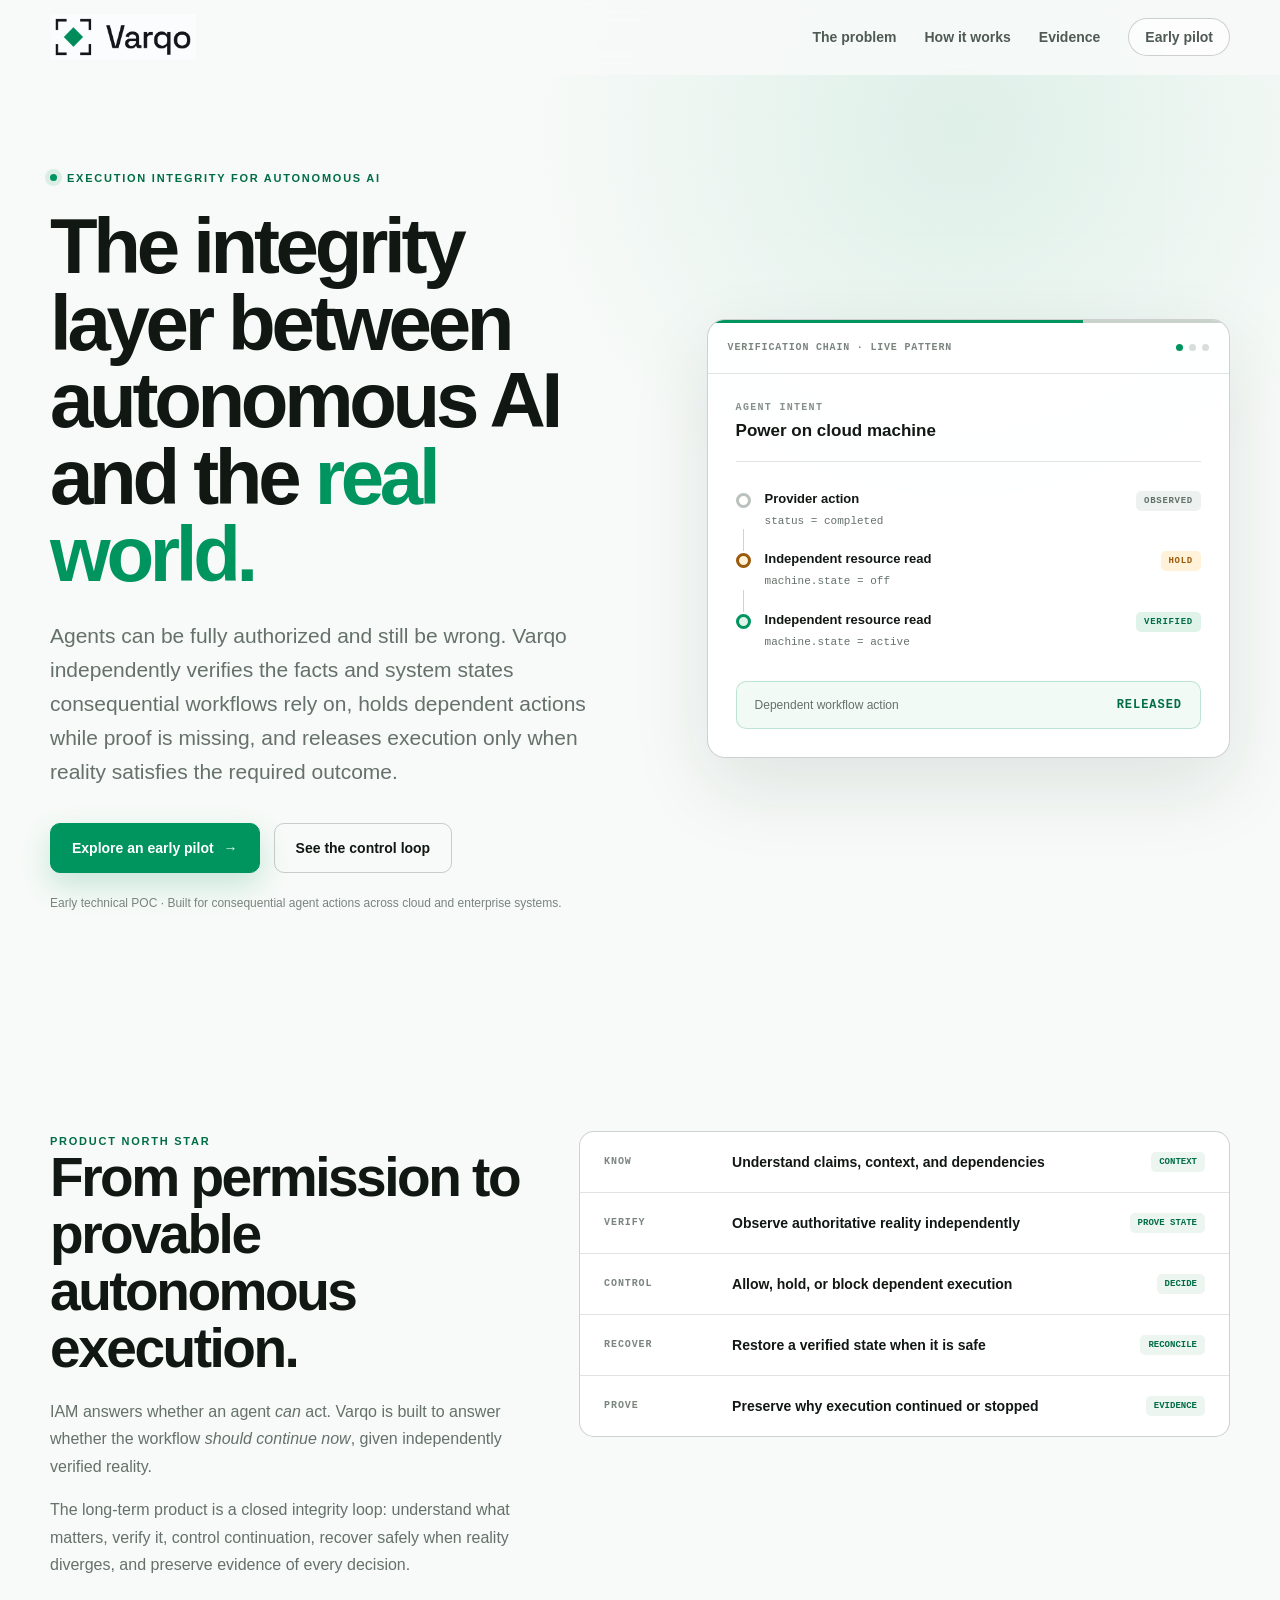
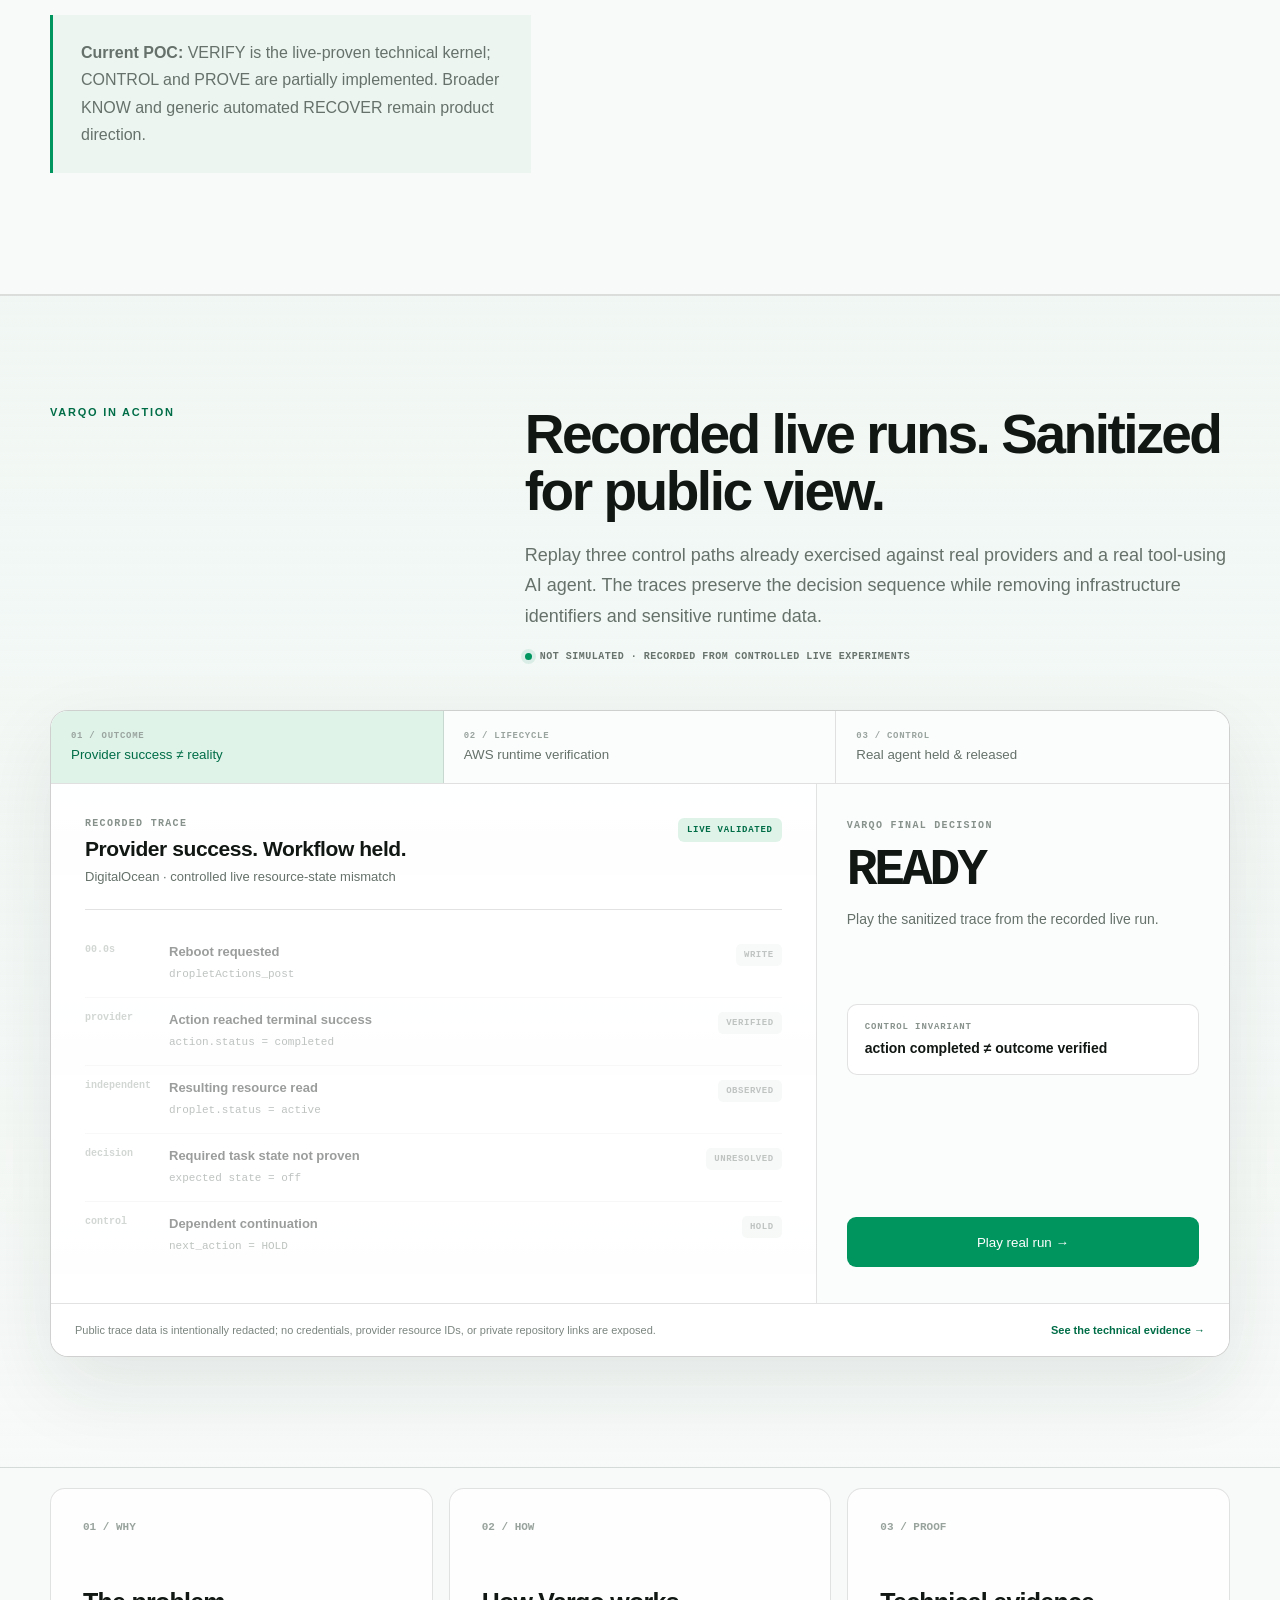
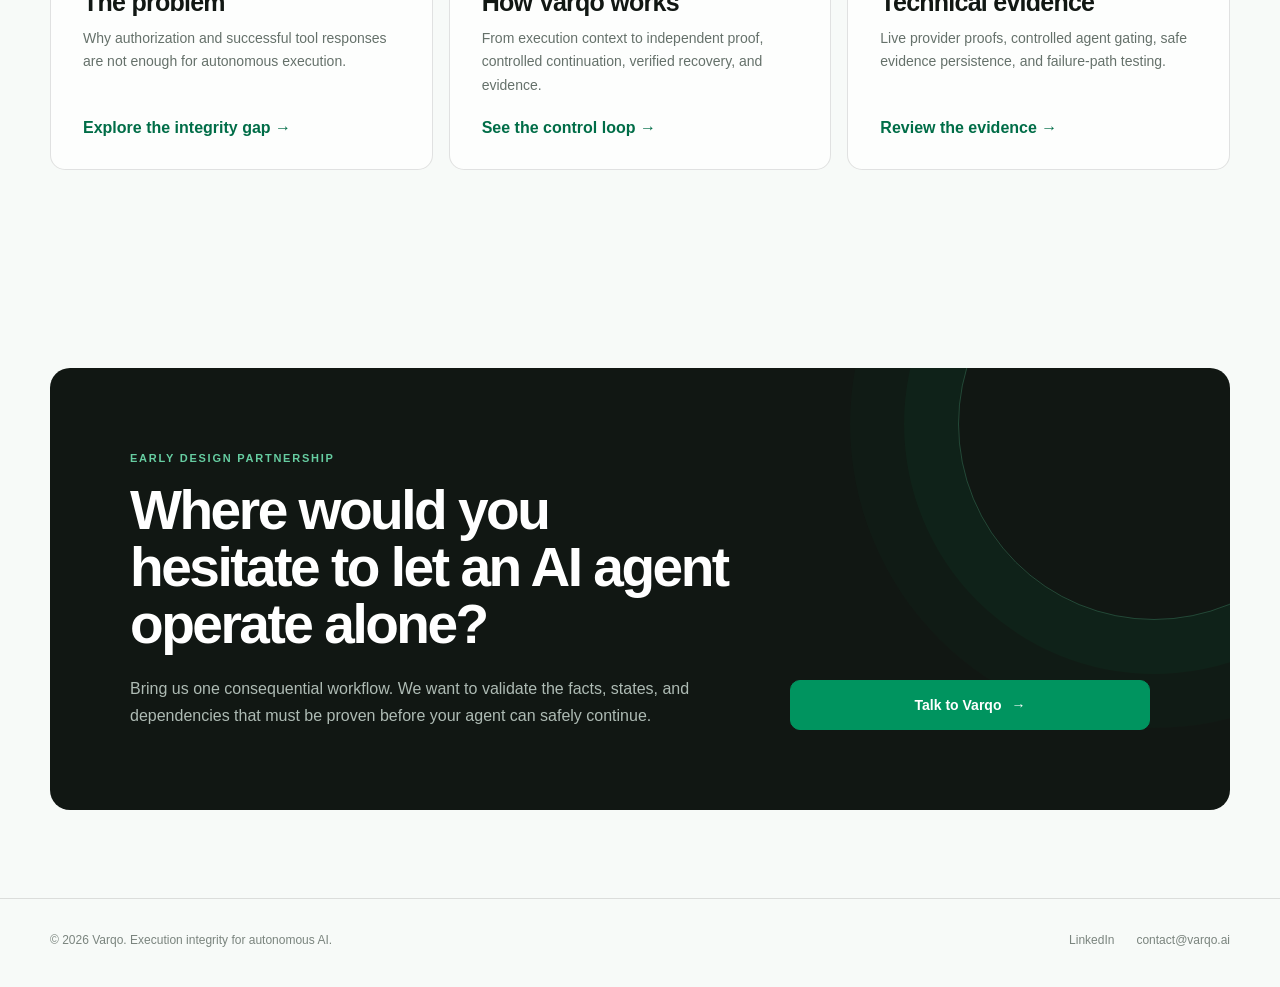
==== index.html @ 7e483bc1 "Align homepage with current Varqo product story" ====
<!doctype html>
<html lang="en">
<head>
  <meta charset="utf-8">
  <meta name="viewport" content="width=device-width, initial-scale=1">
  <meta name="theme-color" content="#f7faf8">
  <meta name="description" content="Varqo is the execution integrity layer between autonomous AI and the real world: independently verify what agents rely on, control continuation, and build toward verified recovery.">
  <meta name="robots" content="index, follow, max-image-preview:large">
  <title>Varqo — Execution Integrity for Autonomous AI</title>
  <link rel="canonical" href="https://varqo.ai/">
  <link rel="icon" type="image/png" href="/favicon.png">
  <link rel="stylesheet" href="/styles.css">
  <link rel="stylesheet" href="/action.css">
  <meta property="og:type" content="website">
  <meta property="og:site_name" content="Varqo">
  <meta property="og:title" content="Varqo — Execution Integrity for Autonomous AI">
  <meta property="og:description" content="Authorized does not mean correct. Varqo makes consequential agent execution independently verifiable and safe to continue.">
  <meta property="og:url" content="https://varqo.ai/">
  <meta property="og:image" content="https://varqo.ai/varqo-logo.png">
  <meta name="twitter:card" content="summary_large_image">
  <meta name="twitter:title" content="Varqo — Execution Integrity for Autonomous AI">
  <meta name="twitter:description" content="Authorized does not mean correct. Varqo makes consequential agent execution independently verifiable and safe to continue.">
  <meta name="twitter:image" content="https://varqo.ai/varqo-logo.png">
  <script type="application/ld+json">{"@context":"https://schema.org","@type":"Organization","name":"Varqo","url":"https://varqo.ai/","logo":"https://varqo.ai/varqo-logo.png","email":"contact@varqo.ai","description":"Execution integrity for autonomous AI agents and workflows."}</script>
</head>
<body>
  <div class="grid" aria-hidden="true"></div>
  <header class="site-header">
    <nav class="container nav" aria-label="Main navigation">
      <a class="brand" href="/" aria-label="Varqo home"><img src="/varqo-logo.png" alt="Varqo"></a>
      <div class="nav-links">
        <a href="/problem/">The problem</a>
        <a href="/how-it-works/">How it works</a>
        <a href="/evidence/">Evidence</a>
        <a class="nav-cta" href="mailto:contact@varqo.ai?subject=Varqo%20design%20partner%20inquiry">Early pilot</a>
      </div>
    </nav>
  </header>

  <main>
    <div class="container hero">
      <div>
        <div class="eyebrow">Execution integrity for autonomous AI</div>
        <h1>The integrity layer between autonomous AI and the <span>real world.</span></h1>
        <p class="hero-copy">Agents can be fully authorized and still be wrong. Varqo independently verifies the facts and system states consequential workflows rely on, holds dependent actions while proof is missing, and releases execution only when reality satisfies the required outcome.</p>
        <div class="actions">
          <a class="button primary" href="mailto:contact@varqo.ai?subject=Varqo%20design%20partner%20inquiry">Explore an early pilot <span aria-hidden="true">→</span></a>
          <a class="button" href="/how-it-works/">See the control loop</a>
        </div>
        <p class="hero-note">Early technical POC · Built for consequential agent actions across cloud and enterprise systems.</p>
      </div>

      <aside class="proof" aria-label="Example Varqo verification chain">
        <div class="proof-bar"><span>Verification chain · live pattern</span><span class="dots" aria-hidden="true"><i></i><i></i><i></i></span></div>
        <div class="proof-body">
          <div class="intent"><span class="label">Agent intent</span><strong>Power on cloud machine</strong></div>
          <div class="proof-row"><i class="dot"></i><div class="proof-main"><strong>Provider action</strong><span>status = completed</span></div><span class="verdict">OBSERVED</span></div>
          <div class="proof-row hold"><i class="dot"></i><div class="proof-main"><strong>Independent resource read</strong><span>machine.state = off</span></div><span class="verdict">HOLD</span></div>
          <div class="proof-row verified"><i class="dot"></i><div class="proof-main"><strong>Independent resource read</strong><span>machine.state = active</span></div><span class="verdict">VERIFIED</span></div>
          <div class="proof-result"><span>Dependent workflow action</span><strong>RELEASED</strong></div>
        </div>
      </aside>
    </div>

    <section class="section" aria-labelledby="architecture-heading">
      <div class="container scenario">
        <div class="scenario-copy reveal">
          <span class="kicker">Product north star</span>
          <h2 id="architecture-heading">From permission to provable autonomous execution.</h2>
          <p>IAM answers whether an agent <em>can</em> act. Varqo is built to answer whether the workflow <em>should continue now</em>, given independently verified reality.</p>
          <p>The long-term product is a closed integrity loop: understand what matters, verify it, control continuation, recover safely when reality diverges, and preserve evidence of every decision.</p>
          <p class="technical-note"><strong>Current POC:</strong> VERIFY is the live-proven technical kernel; CONTROL and PROVE are partially implemented. Broader KNOW and generic automated RECOVER remain product direction.</p>
        </div>
        <div class="scenario-flow reveal" aria-label="Varqo product architecture">
          <div class="scenario-step"><span class="who">Know</span><strong>Understand claims, context, and dependencies</strong><em>CONTEXT</em></div>
          <div class="scenario-step"><span class="who">Verify</span><strong>Observe authoritative reality independently</strong><em>PROVE STATE</em></div>
          <div class="scenario-step"><span class="who">Control</span><strong>Allow, hold, or block dependent execution</strong><em>DECIDE</em></div>
          <div class="scenario-step"><span class="who">Recover</span><strong>Restore a verified state when it is safe</strong><em>RECONCILE</em></div>
          <div class="scenario-step"><span class="who">Prove</span><strong>Preserve why execution continued or stopped</strong><em>EVIDENCE</em></div>
        </div>
      </div>
    </section>

    <section class="action-section" aria-labelledby="action-heading">
      <div class="container">
        <div class="action-intro reveal">
          <span class="kicker">Varqo in action</span>
          <div>
            <h2 id="action-heading">Recorded live runs. Sanitized for public view.</h2>
            <p class="lead">Replay three control paths already exercised against real providers and a real tool-using AI agent. The traces preserve the decision sequence while removing infrastructure identifiers and sensitive runtime data.</p>
            <span class="action-proof-note">Not simulated · recorded from controlled live experiments</span>
          </div>
        </div>

        <div class="action-console reveal" data-action-console>
          <div class="action-tabs" role="group" aria-label="Choose a recorded Varqo run">
            <button class="action-tab selected" type="button" data-action-run-id="mismatch" aria-pressed="true"><span>01 / OUTCOME</span>Provider success ≠ reality</button>
            <button class="action-tab" type="button" data-action-run-id="aws" aria-pressed="false"><span>02 / LIFECYCLE</span>AWS runtime verification</button>
            <button class="action-tab" type="button" data-action-run-id="agent" aria-pressed="false"><span>03 / CONTROL</span>Real agent held & released</button>
          </div>

          <div class="action-body">
            <div class="action-trace">
              <div class="action-trace-head">
                <div><span class="label">Recorded trace</span><h3 data-action-title>Provider success. Workflow held.</h3><p data-action-subtitle>DigitalOcean · controlled live resource-state mismatch</p></div>
                <span class="real-badge">LIVE VALIDATED</span>
              </div>
              <div class="action-events" data-action-events aria-live="polite"></div>
            </div>

            <aside class="action-summary" data-action-summary aria-live="polite" aria-atomic="true">
              <span class="label">Varqo final decision</span>
              <strong class="action-verdict" data-action-verdict>READY</strong>
              <p class="action-copy" data-action-copy>Play the sanitized trace from the recorded live run.</p>
              <div class="action-metric"><span data-action-metric-label>Control invariant</span><strong data-action-metric>action completed ≠ outcome verified</strong></div>
              <button class="action-run" type="button" data-action-play>Play real run <span aria-hidden="true">→</span></button>
            </aside>
          </div>

          <div class="action-footer">
            <span>Public trace data is intentionally redacted; no credentials, provider resource IDs, or private repository links are exposed.</span>
            <a href="/evidence/">See the technical evidence →</a>
          </div>
        </div>
      </div>
    </section>

    <section class="home-paths" aria-label="Explore Varqo">
      <div class="container path-grid reveal">
        <a class="path-card" href="/problem/"><span class="path-number">01 / WHY</span><h2>The problem</h2><p>Why authorization and successful tool responses are not enough for autonomous execution.</p><span class="path-arrow">Explore the integrity gap →</span></a>
        <a class="path-card" href="/how-it-works/"><span class="path-number">02 / HOW</span><h2>How Varqo works</h2><p>From execution context to independent proof, controlled continuation, verified recovery, and evidence.</p><span class="path-arrow">See the control loop →</span></a>
        <a class="path-card" href="/evidence/"><span class="path-number">03 / PROOF</span><h2>Technical evidence</h2><p>Live provider proofs, controlled agent gating, safe evidence persistence, and failure-path testing.</p><span class="path-arrow">Review the evidence →</span></a>
      </div>
    </section>

    <section class="pilot">
      <div class="container">
        <div class="pilot-card reveal">
          <div><span class="kicker">Early design partnership</span><h2>Where would you hesitate to let an AI agent operate alone?</h2><p>Bring us one consequential workflow. We want to validate the facts, states, and dependencies that must be proven before your agent can safely continue.</p></div>
          <a class="button" href="mailto:contact@varqo.ai?subject=Varqo%20design%20partner%20inquiry&body=Tell%20us%20briefly%20what%20your%20agents%20do%20and%20which%20systems%20they%20can%20change.">Talk to Varqo <span aria-hidden="true">→</span></a>
        </div>
      </div>
    </section>
  </main>

  <footer><div class="container footer-inner"><span>© <span data-year>2026</span> Varqo. Execution integrity for autonomous AI.</span><div class="footer-links"><a href="https://www.linkedin.com/company/144802025" target="_blank" rel="noopener noreferrer">LinkedIn</a><a href="mailto:contact@varqo.ai">contact@varqo.ai</a></div></div></footer>
  <script src="/site.js" defer></script>
  <script src="/action.js" defer></script>
</body>
</html>
---- styles.css ----
:root {
  --bg: #f7faf8;
  --surface: #ffffff;
  --soft: #edf5f1;
  --ink: #111713;
  --muted: #65716a;
  --green: #00945f;
  --green-dark: #006d47;
  --green-pale: #dff3e9;
  --amber: #9b5b0d;
  --amber-pale: #fff2d8;
  --line: rgba(17, 23, 19, .12);
  --strong: rgba(17, 23, 19, .2);
  --max: 1180px;
}

* { box-sizing: border-box; }
html { scroll-behavior: smooth; }
body {
  margin: 0;
  background: radial-gradient(circle at 75% 3%, rgba(0, 148, 95, .1), transparent 27rem), var(--bg);
  color: var(--ink);
  font-family: Inter, ui-sans-serif, -apple-system, BlinkMacSystemFont, "Segoe UI", Roboto, Helvetica, Arial, sans-serif;
  -webkit-font-smoothing: antialiased;
}
a { color: inherit; }
.container { width: min(var(--max), calc(100% - 48px)); margin: 0 auto; }
.grid {
  position: fixed;
  inset: 0;
  z-index: -1;
  pointer-events: none;
  opacity: .24;
  background-image: linear-gradient(rgba(17,23,19,.04) 1px, transparent 1px), linear-gradient(90deg,rgba(17,23,19,.04) 1px,transparent 1px);
  background-size: 58px 58px;
  mask-image: linear-gradient(to bottom, #000, transparent 58%);
}

.site-header {
  position: sticky;
  top: 0;
  z-index: 10;
  border-bottom: 1px solid transparent;
  background: rgba(247, 250, 248, .87);
  backdrop-filter: blur(16px);
  transition: border-color .2s ease;
}
.site-header.scrolled { border-color: var(--line); }
.nav { min-height: 74px; display: flex; align-items: center; justify-content: space-between; gap: 24px; }
.brand img { display: block; width: 146px; height: auto; }
.nav-links { display: flex; align-items: center; gap: 28px; color: #4f5a54; font-size: 14px; font-weight: 650; }
.nav-links a { text-decoration: none; }
.nav-links a:hover, .nav-links a[aria-current="page"] { color: var(--green); }
.nav-cta { padding: 10px 16px; border: 1px solid var(--strong); border-radius: 99px; background: rgba(255,255,255,.65); }

.eyebrow, .kicker { color: var(--green-dark); font-size: 11px; font-weight: 780; letter-spacing: .16em; text-transform: uppercase; }
.eyebrow { display: inline-flex; align-items: center; gap: 10px; margin-bottom: 24px; }
.eyebrow::before { content: ""; width: 7px; height: 7px; border-radius: 50%; background: var(--green); box-shadow: 0 0 0 5px rgba(0,148,95,.11); }
h1, h2, h3, p { margin-top: 0; }
h1 { margin-bottom: 25px; font-size: clamp(48px, 6.2vw, 78px); line-height: .99; letter-spacing: -.055em; font-weight: 660; }
h1 span { color: var(--green); }
h2 { margin-bottom: 20px; font-size: clamp(34px, 4.3vw, 56px); line-height: 1.04; letter-spacing: -.045em; font-weight: 640; }
h3 { letter-spacing: -.02em; }
.lead { max-width: 730px; margin-bottom: 0; color: var(--muted); font-size: 18px; line-height: 1.68; }
.actions { display: flex; flex-wrap: wrap; gap: 14px; }
.button { min-height: 50px; display: inline-flex; align-items: center; justify-content: center; gap: 10px; padding: 0 21px; border: 1px solid var(--strong); border-radius: 10px; text-decoration: none; font-size: 14px; font-weight: 720; transition: .2s; }
.button:hover { transform: translateY(-2px); border-color: var(--green); }
.button.primary { border-color: var(--green); background: var(--green); color: #fff; box-shadow: 0 12px 30px rgba(0,148,95,.2); }
.button.primary:hover { background: var(--green-dark); }

.hero { min-height: 720px; display: grid; grid-template-columns: minmax(0,1.04fr) minmax(390px,.96fr); align-items: center; gap: clamp(48px,7vw,96px); padding: 92px 0 116px; }
.hero-copy { max-width: 680px; margin-bottom: 34px; color: var(--muted); font-size: clamp(18px,1.9vw,21px); line-height: 1.62; }
.hero-note { margin: 23px 0 0; color: #7a847e; font-size: 12px; }
.proof { overflow: hidden; border: 1px solid var(--strong); border-radius: 18px; background: rgba(255,255,255,.92); box-shadow: 0 30px 80px rgba(18,42,30,.1); }
.proof::before { content: ""; display: block; height: 3px; background: linear-gradient(90deg,var(--green) 0 72%,#c9d2cd 72%); }
.proof-bar { min-height: 51px; display: flex; align-items: center; justify-content: space-between; padding: 0 20px; border-bottom: 1px solid var(--line); color: #7b857f; font: 650 10px ui-monospace,SFMono-Regular,Menlo,monospace; letter-spacing: .08em; text-transform: uppercase; }
.dots { display: flex; gap: 6px; }
.dots i { width: 7px; height: 7px; border-radius: 50%; background: #d8dedb; }
.dots i:first-child { background: var(--green); }
.proof-body { padding: 28px; }
.intent { padding-bottom: 20px; margin-bottom: 18px; border-bottom: 1px solid var(--line); }
.label { display: block; margin-bottom: 8px; color: #87918b; font: 700 10px ui-monospace,SFMono-Regular,Menlo,monospace; letter-spacing: .13em; text-transform: uppercase; }
.intent strong { font-size: 17px; }
.proof-row { position: relative; display: grid; grid-template-columns: 16px 1fr auto; gap: 13px; align-items: start; padding: 11px 0; }
.proof-row + .proof-row::before { content: ""; position: absolute; left: 7px; top: -11px; width: 1px; height: 22px; background: #ccd5d0; }
.dot { width: 15px; height: 15px; margin-top: 2px; border: 3px solid #b9c2bd; border-radius: 50%; background: #fff; }
.hold .dot { border-color: var(--amber); background: var(--amber-pale); }
.verified .dot { border-color: var(--green); background: var(--green-pale); }
.proof-main strong { display: block; margin-bottom: 4px; font-size: 13px; }
.proof-main span { color: var(--muted); font: 500 11px/1.5 ui-monospace,SFMono-Regular,Menlo,monospace; }
.verdict { padding: 5px 8px; border-radius: 5px; background: #edf1ef; color: #637069; font: 750 9px ui-monospace,SFMono-Regular,Menlo,monospace; letter-spacing: .08em; }
.hold .verdict { background: var(--amber-pale); color: var(--amber); }
.verified .verdict { background: var(--green-pale); color: var(--green-dark); }
.proof-result { display: flex; justify-content: space-between; gap: 18px; margin-top: 20px; padding: 16px 18px; border: 1px solid rgba(0,148,95,.22); border-radius: 10px; background: #f1faf5; }
.proof-result span { color: var(--muted); font-size: 12px; }
.proof-result strong { color: var(--green-dark); font: 750 12px ui-monospace,SFMono-Regular,Menlo,monospace; letter-spacing: .08em; }

.home-paths { padding: 20px 0 110px; }
.path-grid { display: grid; grid-template-columns: repeat(3,1fr); gap: 16px; }
.path-card { min-height: 255px; display: flex; flex-direction: column; padding: 32px; border: 1px solid var(--line); border-radius: 15px; background: rgba(255,255,255,.72); text-decoration: none; transition: .2s; }
.path-card:hover { transform: translateY(-4px); border-color: rgba(0,148,95,.45); background: #fff; }
.path-number { margin-bottom: 56px; color: #99a39d; font: 650 11px ui-monospace,SFMono-Regular,Menlo,monospace; }
.path-card h2 { margin-bottom: 12px; font-size: 25px; letter-spacing: -.03em; }
.path-card p { margin-bottom: 22px; color: var(--muted); font-size: 14px; line-height: 1.65; }
.path-arrow { margin-top: auto; color: var(--green-dark); font-weight: 750; }

.page-hero { padding: 105px 0 82px; border-bottom: 1px solid var(--line); }
.page-hero h1 { max-width: 900px; }
.page-hero .lead { max-width: 790px; font-size: 20px; }
.section { padding: 105px 0; border-bottom: 1px solid var(--line); }
.section-heading { display: grid; grid-template-columns: .7fr 1.3fr; gap: 78px; margin-bottom: 58px; }
.simulator-section { background: linear-gradient(180deg, rgba(237,245,241,.55), transparent); }
.simulator { overflow: hidden; border: 1px solid var(--strong); border-radius: 17px; background: rgba(255,255,255,.88); box-shadow: 0 28px 70px rgba(18,42,30,.08); }
.simulator-toolbar { min-height: 76px; display: flex; align-items: center; justify-content: space-between; gap: 20px; padding: 12px 16px; border-bottom: 1px solid var(--line); }
.scenario-picker { display: flex; align-items: center; gap: 6px; }
.scenario-option { min-height: 44px; padding: 0 14px; border: 1px solid transparent; border-radius: 8px; background: transparent; color: #65716a; font: 680 12px/1.2 inherit; cursor: pointer; transition: .2s; }
.scenario-option span { margin-right: 7px; color: #9aa49f; font: 700 9px ui-monospace,SFMono-Regular,Menlo,monospace; }
.scenario-option:hover { background: var(--soft); color: var(--ink); }
.scenario-option.selected { border-color: rgba(0,148,95,.25); background: var(--green-pale); color: var(--green-dark); }
.scenario-option:focus-visible, .sim-run:focus-visible { outline: 3px solid rgba(0,148,95,.25); outline-offset: 2px; }
.simulator-label { display: inline-flex; align-items: center; gap: 8px; color: #7b857f; font: 650 10px ui-monospace,SFMono-Regular,Menlo,monospace; letter-spacing: .04em; white-space: nowrap; }
.simulator-label i { width: 7px; height: 7px; border-radius: 50%; background: var(--green); box-shadow: 0 0 0 4px rgba(0,148,95,.1); }
.simulator-body { display: grid; grid-template-columns: 1.35fr .65fr; min-height: 470px; }
.simulator-chain { padding: 34px; border-right: 1px solid var(--line); }
.sim-event { position: relative; display: grid; grid-template-columns: 34px 1fr auto; gap: 16px; align-items: start; min-height: 96px; padding: 8px 0 24px; opacity: .46; transition: opacity .35s, transform .35s; }
.sim-event:not(:last-child)::after { content: ""; position: absolute; left: 16px; top: 42px; bottom: -4px; width: 1px; background: #cbd4cf; transition: background .35s; }
.sim-event.active { opacity: 1; transform: translateX(3px); }
.sim-event.complete { opacity: 1; }
.sim-event.complete:not(:last-child)::after { background: var(--green); }
.sim-marker { width: 34px; height: 34px; display: grid; place-items: center; z-index: 1; border: 2px solid #bcc6c0; border-radius: 50%; background: #fff; color: #7d8881; font: 750 10px ui-monospace,SFMono-Regular,Menlo,monospace; transition: .35s; }
.sim-event.active .sim-marker { border-color: var(--green); color: var(--green-dark); box-shadow: 0 0 0 6px rgba(0,148,95,.09); }
.sim-event.complete .sim-marker { border-color: var(--green); background: var(--green); color: #fff; }
.sim-event.warning .sim-marker { border-color: var(--amber); background: var(--amber-pale); color: var(--amber); }
.sim-role { display: block; margin: 1px 0 5px; color: #89938d; font: 700 9px ui-monospace,SFMono-Regular,Menlo,monospace; letter-spacing: .1em; text-transform: uppercase; }
.sim-event strong { display: block; margin-bottom: 5px; font-size: 14px; }
.sim-event code { color: var(--muted); font: 500 11px/1.5 ui-monospace,SFMono-Regular,Menlo,monospace; }
.sim-state { margin-top: 4px; padding: 6px 8px; border-radius: 5px; background: #edf1ef; color: #68736d; font: 760 9px ui-monospace,SFMono-Regular,Menlo,monospace; letter-spacing: .07em; transition: .35s; }
.sim-event.complete .sim-state { background: var(--green-pale); color: var(--green-dark); }
.sim-event.warning .sim-state { background: var(--amber-pale); color: var(--amber); }
.decision-panel { display: flex; flex-direction: column; padding: 38px 32px; background: #fbfdfc; }
.decision-value { margin: 16px 0 12px; font: 680 clamp(36px,4vw,54px)/1 ui-monospace,SFMono-Regular,Menlo,monospace; letter-spacing: -.06em; }
.decision-panel > p { min-height: 52px; margin-bottom: 30px; color: var(--muted); font-size: 14px; line-height: 1.6; }
.decision-rule { margin-bottom: 28px; padding: 18px; border: 1px solid var(--line); border-radius: 10px; background: #fff; }
.decision-rule span { display: block; margin-bottom: 9px; color: #89938d; font: 700 9px ui-monospace,SFMono-Regular,Menlo,monospace; letter-spacing: .1em; text-transform: uppercase; }
.decision-rule code { color: #4f5b54; font: 500 11px/1.55 ui-monospace,SFMono-Regular,Menlo,monospace; }
.sim-run { min-height: 50px; margin-top: auto; border: 0; border-radius: 9px; background: var(--green); color: #fff; font: 730 13px inherit; cursor: pointer; transition: .2s; }
.sim-run:hover { transform: translateY(-2px); background: var(--green-dark); }
.sim-run:disabled { transform: none; background: #9ab8a9; cursor: wait; }
.simulator[data-result="release"] .decision-value { color: var(--green-dark); }
.simulator[data-result="hold"] .decision-value, .simulator[data-result="unresolved"] .decision-value { color: var(--amber); }
.cards-three { display: grid; grid-template-columns: repeat(3,1fr); overflow: hidden; border: 1px solid var(--line); border-radius: 16px; background: rgba(255,255,255,.66); }
.cards-three article { min-height: 250px; padding: 34px; }
.cards-three article + article { border-left: 1px solid var(--line); }
.number { display: block; margin-bottom: 58px; color: #9da6a1; font: 650 11px ui-monospace,SFMono-Regular,Menlo,monospace; }
.cards-three h3 { margin-bottom: 12px; font-size: 20px; }
.cards-three p { margin: 0; color: var(--muted); font-size: 14px; line-height: 1.65; }
.cards-three .dark { background: var(--ink); color: #fff; }
.cards-three .dark .number { color: #64c99e; }
.cards-three .dark p { color: #aebbb4; }

.scenario { display: grid; grid-template-columns: .85fr 1.15fr; gap: 48px; align-items: start; }
.scenario-copy p { color: var(--muted); font-size: 16px; line-height: 1.72; }
.scenario-flow { overflow: hidden; border: 1px solid var(--strong); border-radius: 15px; background: #fff; }
.scenario-step { display: grid; grid-template-columns: 110px 1fr auto; gap: 18px; padding: 20px 24px; border-bottom: 1px solid var(--line); align-items: center; }
.scenario-step:last-child { border-bottom: 0; }
.scenario-step .who { color: #7b857f; font: 700 10px ui-monospace,SFMono-Regular,Menlo,monospace; letter-spacing: .09em; text-transform: uppercase; }
.scenario-step strong { font-size: 14px; }
.scenario-step em { padding: 5px 8px; border-radius: 5px; background: var(--soft); color: var(--green-dark); font: 750 9px ui-monospace,SFMono-Regular,Menlo,monospace; font-style: normal; }
.scenario-step.warn em { background: var(--amber-pale); color: var(--amber); }

.principles { display: grid; grid-template-columns: repeat(2,1fr); gap: 16px; }
.principle, .evidence-card { padding: 31px; border: 1px solid var(--line); border-radius: 14px; background: rgba(255,255,255,.72); }
.principle h3, .evidence-card h3 { margin-bottom: 12px; font-size: 20px; }
.principle p, .evidence-card p { margin: 0; color: var(--muted); font-size: 14px; line-height: 1.65; }

.evidence-grid { display: grid; grid-template-columns: repeat(2,1fr); gap: 16px; }
.evidence-card { min-height: 245px; transition: .2s; }
.evidence-card:hover { transform: translateY(-3px); border-color: rgba(0,148,95,.42); background: #fff; }
.provider { display: flex; justify-content: space-between; gap: 12px; margin-bottom: 48px; }
.provider-name { font-size: 12px; font-weight: 750; letter-spacing: .08em; text-transform: uppercase; }
.live { display: inline-flex; align-items: center; gap: 6px; padding: 6px 8px; border-radius: 5px; background: var(--green-pale); color: var(--green-dark); font: 750 9px ui-monospace,SFMono-Regular,Menlo,monospace; letter-spacing: .08em; }
.live::before { content: ""; width: 5px; height: 5px; border-radius: 50%; background: var(--green); }
.technical-note { margin-top: 36px; padding: 24px 28px; border-left: 3px solid var(--green); background: var(--soft); color: #4f5b54; font-size: 14px; line-height: 1.7; }

.next-page { padding: 76px 0; }
.next-card { display: flex; justify-content: space-between; align-items: center; gap: 40px; padding: 42px; border-radius: 16px; background: var(--ink); color: #fff; text-decoration: none; }
.next-card .kicker { color: #66cda1; }
.next-card h2 { margin: 10px 0 0; font-size: clamp(28px,3vw,42px); }
.next-card .arrow { color: #66cda1; font-size: 34px; }
.pilot { padding: 88px 0; }
.pilot-card { position: relative; overflow: hidden; display: grid; grid-template-columns: 1.25fr .75fr; align-items: end; gap: 60px; padding: clamp(42px,7vw,80px); border-radius: 20px; background: var(--ink); color: #fff; }
.pilot-card::after { content: ""; position: absolute; right: -120px; top: -140px; width: 390px; height: 390px; border: 1px solid rgba(80,205,152,.28); border-radius: 50%; box-shadow: 0 0 0 54px rgba(0,148,95,.06),0 0 0 108px rgba(0,148,95,.035); }
.pilot-card > * { position: relative; z-index: 1; }
.pilot-card .kicker { color: #66cda1; }
.pilot-card h2 { margin: 16px 0 22px; }
.pilot-card p { margin: 0; color: #aebbb4; font-size: 16px; line-height: 1.7; }
.pilot-card .button { width: 100%; border-color: var(--green); background: var(--green); color: #fff; }
footer { padding: 34px 0 44px; border-top: 1px solid var(--line); }
.footer-inner { display: flex; justify-content: space-between; gap: 24px; color: #7a847e; font-size: 12px; }
.footer-links { display: flex; gap: 22px; }
.footer-inner a { text-decoration: none; }
.footer-inner a:hover { color: var(--green); }
.reveal { opacity: 0; transform: translateY(18px); transition: opacity .7s, transform .7s; }
.reveal.visible { opacity: 1; transform: none; }

@media (max-width: 960px) {
  .hero { min-height: auto; grid-template-columns: 1fr; padding: 76px 0 94px; }
  .proof { width: min(620px,100%); }
  .section-heading, .scenario { grid-template-columns: 1fr; gap: 24px; }
  .simulator-toolbar { align-items: flex-start; flex-direction: column; padding: 16px; }
  .scenario-picker { width: 100%; }
  .scenario-option { flex: 1; }
  .simulator-body { grid-template-columns: 1fr; }
  .simulator-chain { border-right: 0; border-bottom: 1px solid var(--line); }
  .path-grid, .cards-three { grid-template-columns: 1fr; }
  .path-card { min-height: auto; }
  .path-number { margin-bottom: 34px; }
  .cards-three article { min-height: auto; }
  .cards-three article + article { border-left: 0; border-top: 1px solid var(--line); }
  .number { margin-bottom: 34px; }
  .pilot-card { grid-template-columns: 1fr; align-items: start; }
  .pilot-card .button { width: auto; }
}
@media (max-width: 680px) {
  .container { width: calc(100% - 32px); }
  .nav { min-height: 66px; }
  .brand img { width: 122px; }
  .nav-links > a:not(.nav-cta) { display: none; }
  .nav-cta { padding: 8px 12px; font-size: 12px; }
  .hero { padding: 60px 0 78px; gap: 52px; }
  h1 { font-size: clamp(42px,14vw,61px); }
  .hero-copy { font-size: 17px; }
  .actions { flex-direction: column; }
  .button { width: 100%; }
  .proof-body { padding: 22px 18px; }
  .proof-row { grid-template-columns: 16px 1fr; }
  .verdict { grid-column: 2; width: max-content; }
  .proof-result { flex-direction: column; }
  .home-paths { padding-bottom: 76px; }
  .page-hero { padding: 72px 0 62px; }
  .page-hero .lead { font-size: 17px; }
  .section { padding: 78px 0; }
  .section-heading { margin-bottom: 42px; }
  .scenario-picker { align-items: stretch; flex-direction: column; }
  .scenario-option { width: 100%; text-align: left; }
  .simulator-label { white-space: normal; }
  .simulator-chain { padding: 28px 20px; }
  .sim-event { grid-template-columns: 34px 1fr; }
  .sim-state { grid-column: 2; width: max-content; margin-top: -10px; }
  .decision-panel { padding: 30px 22px; }
  .scenario-step { grid-template-columns: 1fr; }
  .principles, .evidence-grid { grid-template-columns: 1fr; }
  .next-card { align-items: flex-start; padding: 32px 26px; }
  .pilot { padding: 64px 0; }
  .pilot-card { padding: 38px 28px; }
  .pilot-card .button { width: 100%; }
  .footer-inner { flex-direction: column; }
  .footer-links { flex-wrap: wrap; }
}
@media (prefers-reduced-motion: reduce) {
  html { scroll-behavior: auto; }
  *, *::before, *::after { transition-duration: .001ms !important; }
  .reveal { opacity: 1; transform: none; }
}
---- action.css ----
.action-section{padding:110px 0;border-top:1px solid var(--line);border-bottom:1px solid var(--line);background:linear-gradient(180deg,rgba(237,245,241,.62),rgba(247,250,248,.25))}.action-intro{display:grid;grid-template-columns:.72fr 1.28fr;gap:78px;margin-bottom:46px}.action-intro h2{max-width:720px}.action-intro .lead{max-width:760px}.action-proof-note{display:inline-flex;align-items:center;gap:8px;margin-top:20px;color:#68736d;font:650 10px ui-monospace,SFMono-Regular,Menlo,monospace;letter-spacing:.05em;text-transform:uppercase}.action-proof-note::before{content:"";width:7px;height:7px;border-radius:50%;background:var(--green);box-shadow:0 0 0 4px rgba(0,148,95,.1)}.action-console{overflow:hidden;border:1px solid var(--strong);border-radius:18px;background:rgba(255,255,255,.94);box-shadow:0 30px 80px rgba(18,42,30,.09)}.action-tabs{display:grid;grid-template-columns:repeat(3,1fr);border-bottom:1px solid var(--line);background:#fbfdfc}.action-tab{min-height:72px;padding:14px 20px;border:0;border-right:1px solid var(--line);background:transparent;text-align:left;cursor:pointer;color:#65716a;font:680 12px/1.35 inherit}.action-tab:last-child{border-right:0}.action-tab span{display:block;margin-bottom:6px;color:#9aa49f;font:700 9px ui-monospace,SFMono-Regular,Menlo,monospace;letter-spacing:.08em}.action-tab:hover{background:var(--soft);color:var(--ink)}.action-tab.selected{background:var(--green-pale);color:var(--green-dark)}.action-tab:focus-visible,.action-run:focus-visible{outline:3px solid rgba(0,148,95,.25);outline-offset:-3px}.action-body{display:grid;grid-template-columns:1.3fr .7fr;min-height:480px}.action-trace{padding:34px;border-right:1px solid var(--line)}.action-trace-head{display:flex;align-items:flex-start;justify-content:space-between;gap:20px;padding-bottom:22px;margin-bottom:10px;border-bottom:1px solid var(--line)}.action-trace-head h3{margin:4px 0 6px;font-size:21px}.action-trace-head p{margin:0;color:var(--muted);font-size:13px;line-height:1.55}.real-badge{flex:0 0 auto;padding:7px 9px;border-radius:6px;background:var(--green-pale);color:var(--green-dark);font:760 9px ui-monospace,SFMono-Regular,Menlo,monospace;letter-spacing:.08em}.action-events{min-height:300px;padding-top:10px}.action-event{display:grid;grid-template-columns:68px 1fr auto;gap:16px;align-items:start;padding:14px 0;border-bottom:1px solid rgba(17,23,19,.07);opacity:.42;transition:.28s}.action-event:last-child{border-bottom:0}.action-event.active,.action-event.done{opacity:1}.action-event.active{transform:translateX(3px)}.action-time{color:#95a099;font:650 10px ui-monospace,SFMono-Regular,Menlo,monospace}.action-event strong{display:block;margin-bottom:4px;font-size:13px}.action-event code{color:var(--muted);font:500 11px/1.55 ui-monospace,SFMono-Regular,Menlo,monospace}.action-state{padding:6px 8px;border-radius:5px;background:#edf1ef;color:#68736d;font:760 9px ui-monospace,SFMono-Regular,Menlo,monospace;letter-spacing:.06em}.action-event.good .action-state{background:var(--green-pale);color:var(--green-dark)}.action-event.warn .action-state{background:var(--amber-pale);color:var(--amber)}.action-summary{display:flex;flex-direction:column;padding:36px 30px;background:#fbfdfc}.action-summary .label{margin-bottom:14px}.action-verdict{margin:0 0 12px;font:680 clamp(38px,4vw,56px)/1 ui-monospace,SFMono-Regular,Menlo,monospace;letter-spacing:-.06em}.action-summary[data-result="hold"] .action-verdict{color:var(--amber)}.action-summary[data-result="verified"] .action-verdict,.action-summary[data-result="release"] .action-verdict{color:var(--green-dark)}.action-copy{min-height:72px;margin:0 0 24px;color:var(--muted);font-size:14px;line-height:1.65}.action-metric{margin-bottom:24px;padding:17px;border:1px solid var(--line);border-radius:10px;background:#fff}.action-metric span{display:block;margin-bottom:7px;color:#89938d;font:700 9px ui-monospace,SFMono-Regular,Menlo,monospace;letter-spacing:.1em;text-transform:uppercase}.action-metric strong{font-size:14px}.action-run{min-height:50px;margin-top:auto;border:0;border-radius:9px;background:var(--green);color:#fff;font:730 13px inherit;cursor:pointer;transition:.2s}.action-run:hover{transform:translateY(-2px);background:var(--green-dark)}.action-run:disabled{transform:none;background:#9ab8a9;cursor:wait}.action-footer{display:flex;justify-content:space-between;gap:24px;align-items:center;padding:20px 24px;border-top:1px solid var(--line);background:#fff;color:#7b857f;font-size:11px}.action-footer a{color:var(--green-dark);font-weight:750;text-decoration:none}.action-footer a:hover{text-decoration:underline}@media(max-width:960px){.action-intro{grid-template-columns:1fr;gap:22px}.action-body{grid-template-columns:1fr}.action-trace{border-right:0;border-bottom:1px solid var(--line)}}@media(max-width:680px){.action-section{padding:78px 0}.action-tabs{grid-template-columns:1fr}.action-tab{min-height:60px;border-right:0;border-bottom:1px solid var(--line)}.action-tab:last-child{border-bottom:0}.action-trace{padding:26px 18px}.action-trace-head{flex-direction:column}.action-event{grid-template-columns:52px 1fr}.action-state{grid-column:2;width:max-content}.action-summary{padding:30px 22px}.action-footer{align-items:flex-start;flex-direction:column}}@media(prefers-reduced-motion:reduce){.action-event,.action-run{transition-duration:.001ms!important}}
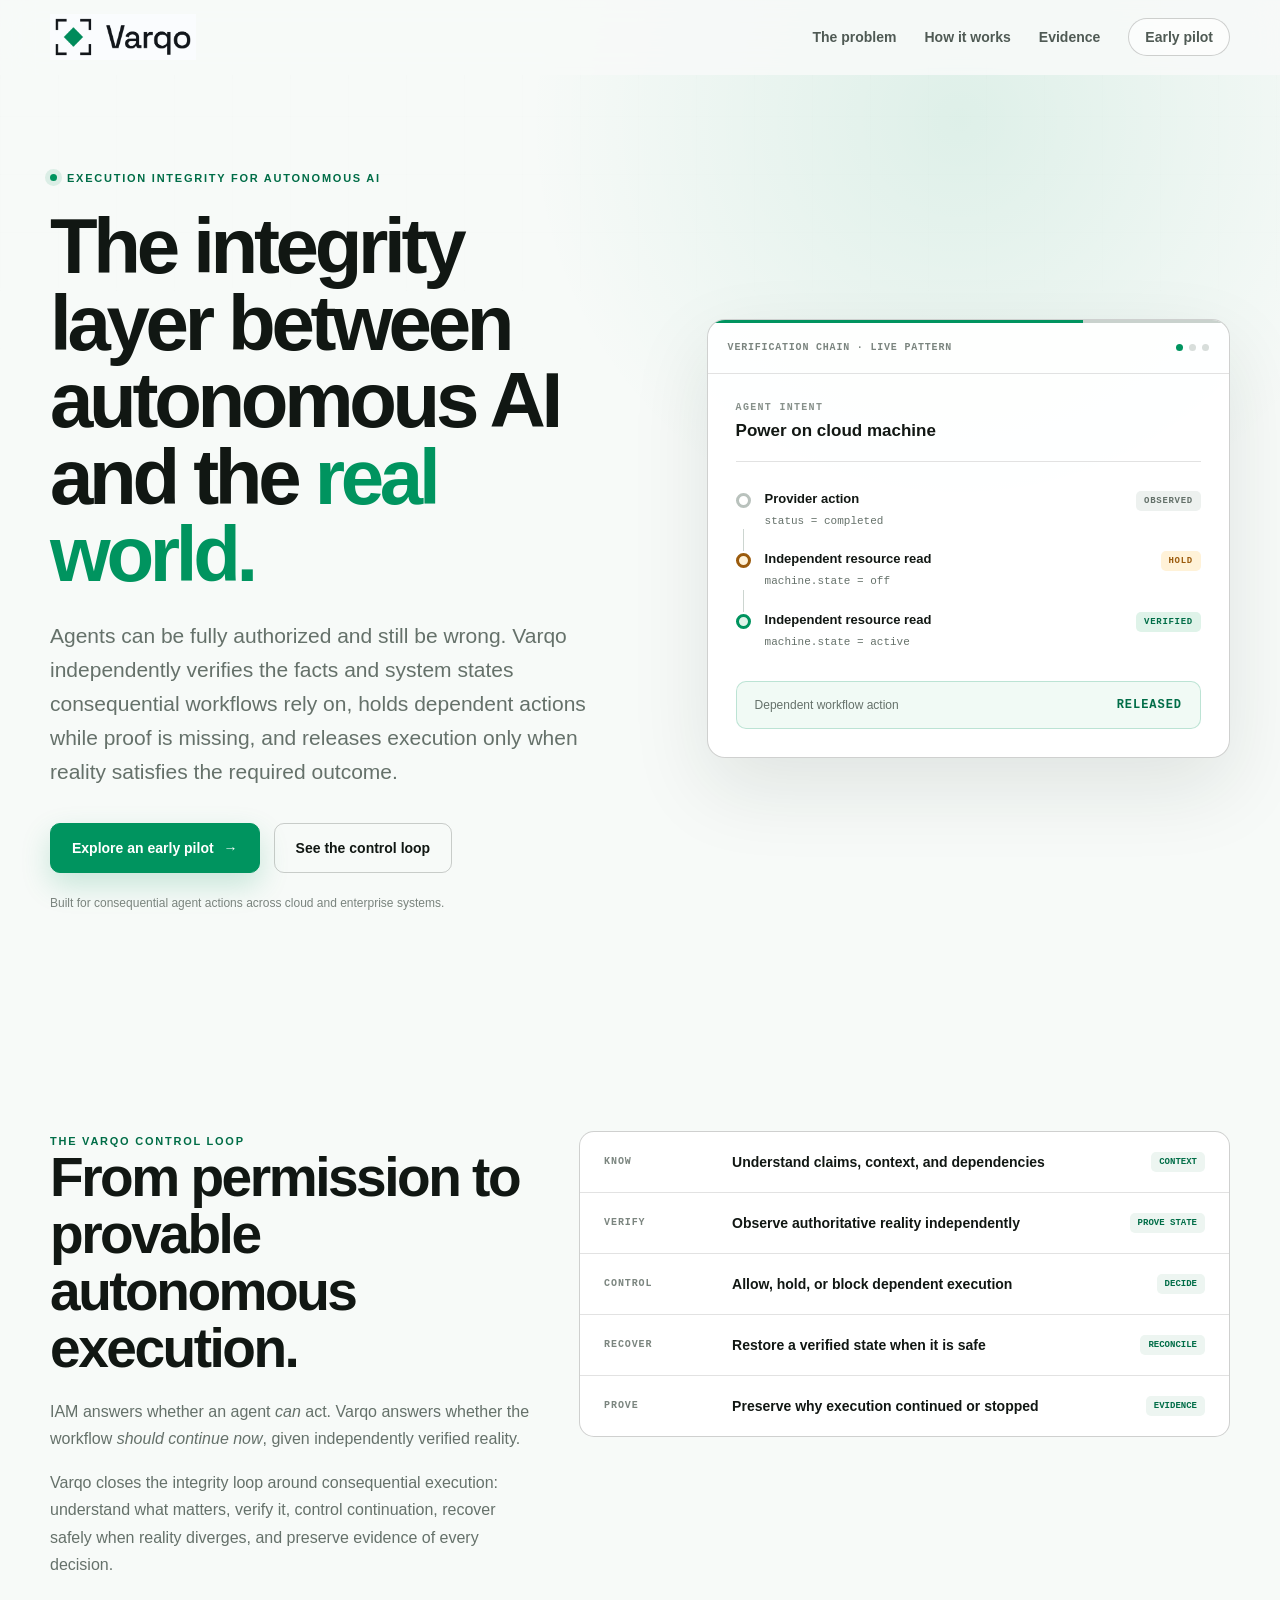
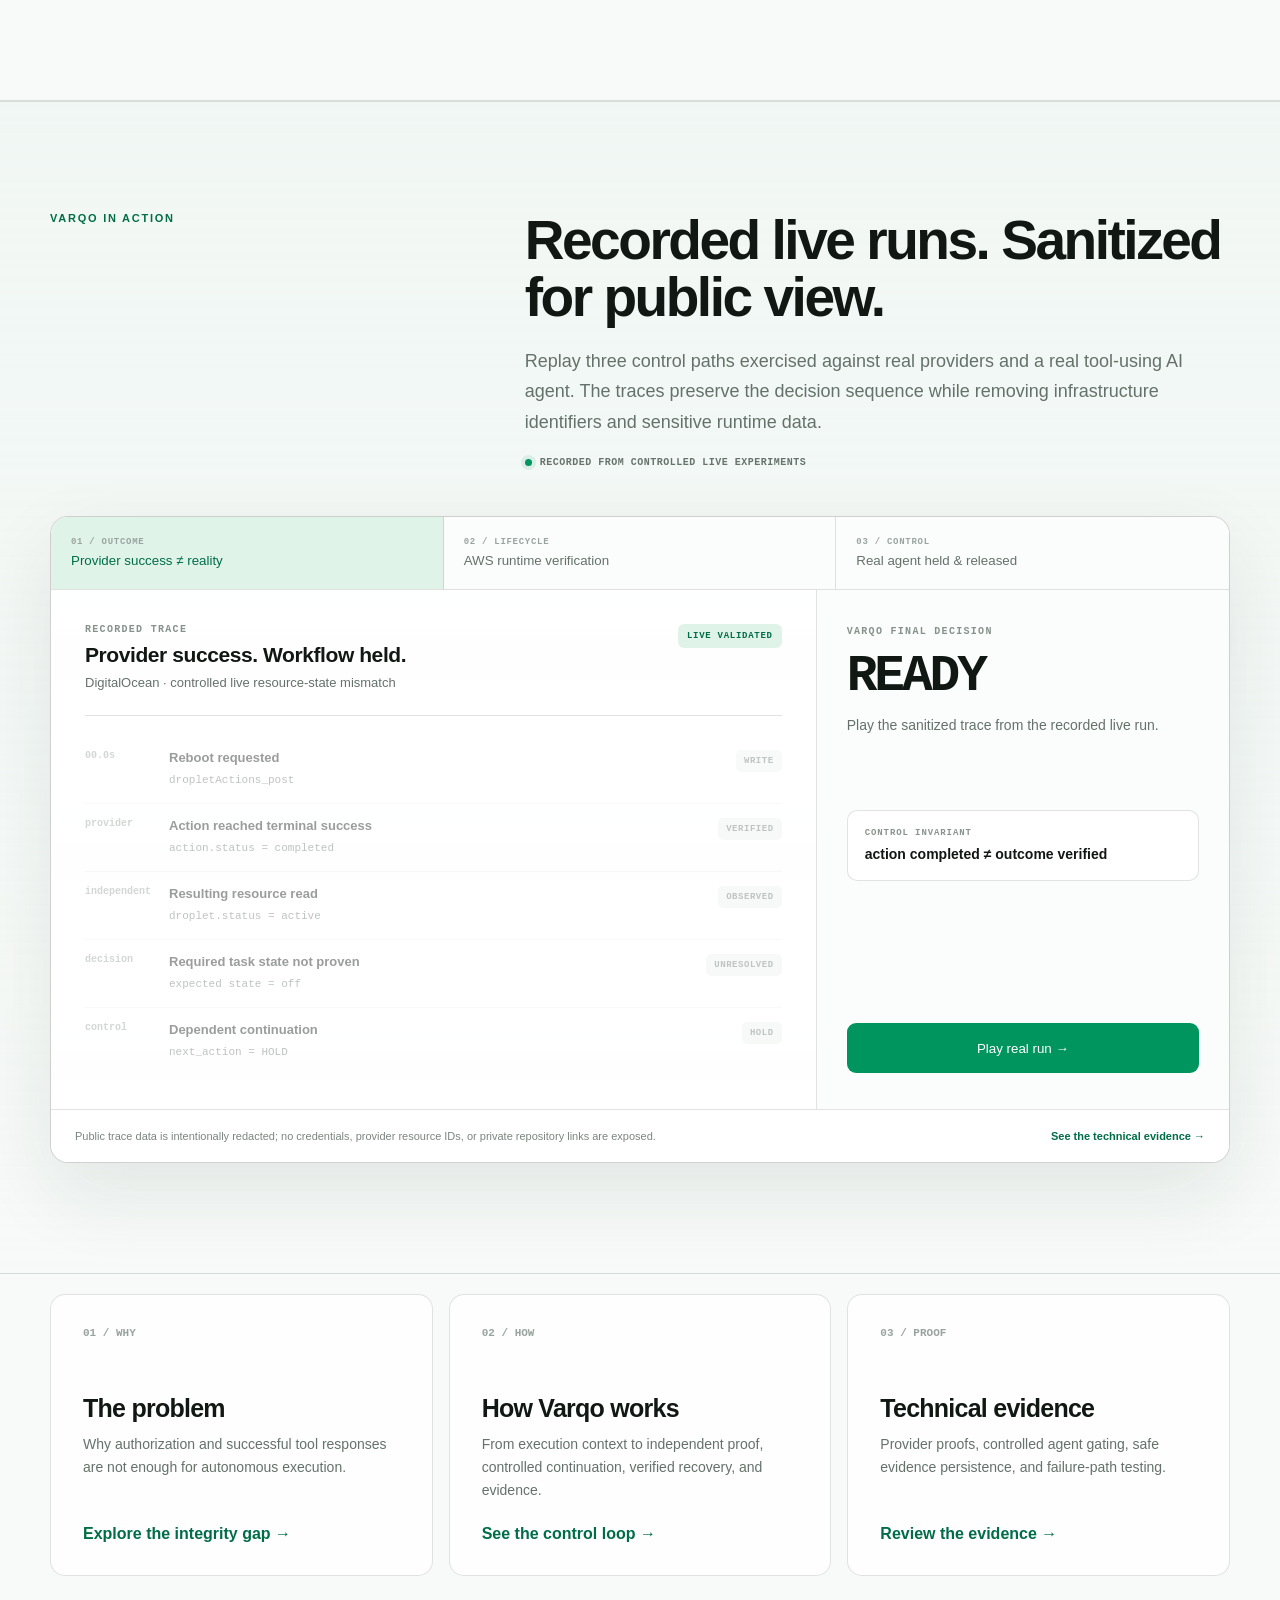
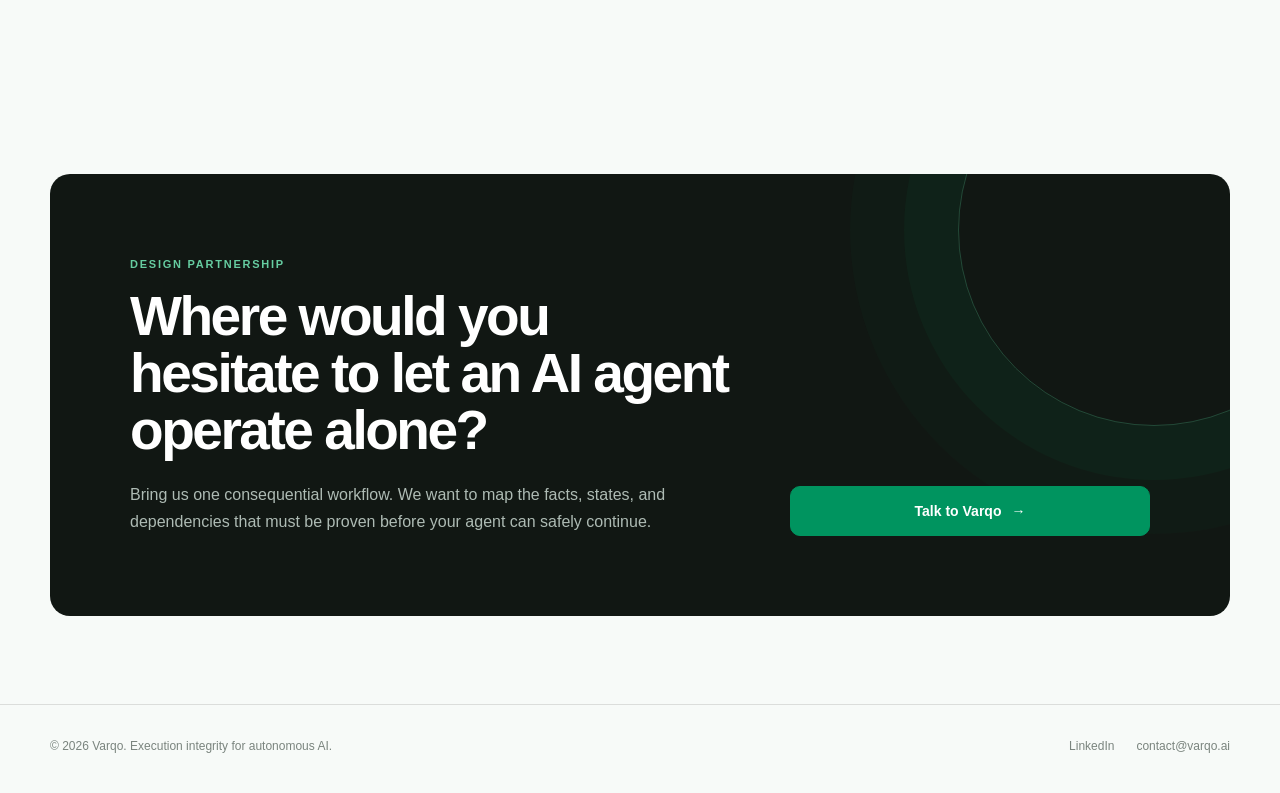
==== commit 4f298d5b: "Remove internal product-status language from homepage" ====
--- a/index.html
+++ b/index.html
@@ -4,7 +4,7 @@
   <meta charset="utf-8">
   <meta name="viewport" content="width=device-width, initial-scale=1">
   <meta name="theme-color" content="#f7faf8">
-  <meta name="description" content="Varqo is the execution integrity layer between autonomous AI and the real world: independently verify what agents rely on, control continuation, and build toward verified recovery.">
+  <meta name="description" content="Varqo is the execution integrity layer between autonomous AI and the real world: independently verify what agents rely on, control continuation, recover safely when reality diverges, and preserve evidence.">
   <meta name="robots" content="index, follow, max-image-preview:large">
   <title>Varqo — Execution Integrity for Autonomous AI</title>
   <link rel="canonical" href="https://varqo.ai/">
@@ -47,7 +47,7 @@
           <a class="button primary" href="mailto:contact@varqo.ai?subject=Varqo%20design%20partner%20inquiry">Explore an early pilot <span aria-hidden="true">→</span></a>
           <a class="button" href="/how-it-works/">See the control loop</a>
         </div>
-        <p class="hero-note">Early technical POC · Built for consequential agent actions across cloud and enterprise systems.</p>
+        <p class="hero-note">Built for consequential agent actions across cloud and enterprise systems.</p>
       </div>
 
       <aside class="proof" aria-label="Example Varqo verification chain">
@@ -65,11 +65,10 @@
     <section class="section" aria-labelledby="architecture-heading">
       <div class="container scenario">
         <div class="scenario-copy reveal">
-          <span class="kicker">Product north star</span>
+          <span class="kicker">The Varqo control loop</span>
           <h2 id="architecture-heading">From permission to provable autonomous execution.</h2>
-          <p>IAM answers whether an agent <em>can</em> act. Varqo is built to answer whether the workflow <em>should continue now</em>, given independently verified reality.</p>
-          <p>The long-term product is a closed integrity loop: understand what matters, verify it, control continuation, recover safely when reality diverges, and preserve evidence of every decision.</p>
-          <p class="technical-note"><strong>Current POC:</strong> VERIFY is the live-proven technical kernel; CONTROL and PROVE are partially implemented. Broader KNOW and generic automated RECOVER remain product direction.</p>
+          <p>IAM answers whether an agent <em>can</em> act. Varqo answers whether the workflow <em>should continue now</em>, given independently verified reality.</p>
+          <p>Varqo closes the integrity loop around consequential execution: understand what matters, verify it, control continuation, recover safely when reality diverges, and preserve evidence of every decision.</p>
         </div>
         <div class="scenario-flow reveal" aria-label="Varqo product architecture">
           <div class="scenario-step"><span class="who">Know</span><strong>Understand claims, context, and dependencies</strong><em>CONTEXT</em></div>
@@ -87,8 +86,8 @@
           <span class="kicker">Varqo in action</span>
           <div>
             <h2 id="action-heading">Recorded live runs. Sanitized for public view.</h2>
-            <p class="lead">Replay three control paths already exercised against real providers and a real tool-using AI agent. The traces preserve the decision sequence while removing infrastructure identifiers and sensitive runtime data.</p>
-            <span class="action-proof-note">Not simulated · recorded from controlled live experiments</span>
+            <p class="lead">Replay three control paths exercised against real providers and a real tool-using AI agent. The traces preserve the decision sequence while removing infrastructure identifiers and sensitive runtime data.</p>
+            <span class="action-proof-note">Recorded from controlled live experiments</span>
           </div>
         </div>
 
@@ -129,14 +128,14 @@
       <div class="container path-grid reveal">
         <a class="path-card" href="/problem/"><span class="path-number">01 / WHY</span><h2>The problem</h2><p>Why authorization and successful tool responses are not enough for autonomous execution.</p><span class="path-arrow">Explore the integrity gap →</span></a>
         <a class="path-card" href="/how-it-works/"><span class="path-number">02 / HOW</span><h2>How Varqo works</h2><p>From execution context to independent proof, controlled continuation, verified recovery, and evidence.</p><span class="path-arrow">See the control loop →</span></a>
-        <a class="path-card" href="/evidence/"><span class="path-number">03 / PROOF</span><h2>Technical evidence</h2><p>Live provider proofs, controlled agent gating, safe evidence persistence, and failure-path testing.</p><span class="path-arrow">Review the evidence →</span></a>
+        <a class="path-card" href="/evidence/"><span class="path-number">03 / PROOF</span><h2>Technical evidence</h2><p>Provider proofs, controlled agent gating, safe evidence persistence, and failure-path testing.</p><span class="path-arrow">Review the evidence →</span></a>
       </div>
     </section>
 
     <section class="pilot">
       <div class="container">
         <div class="pilot-card reveal">
-          <div><span class="kicker">Early design partnership</span><h2>Where would you hesitate to let an AI agent operate alone?</h2><p>Bring us one consequential workflow. We want to validate the facts, states, and dependencies that must be proven before your agent can safely continue.</p></div>
+          <div><span class="kicker">Design partnership</span><h2>Where would you hesitate to let an AI agent operate alone?</h2><p>Bring us one consequential workflow. We want to map the facts, states, and dependencies that must be proven before your agent can safely continue.</p></div>
           <a class="button" href="mailto:contact@varqo.ai?subject=Varqo%20design%20partner%20inquiry&body=Tell%20us%20briefly%20what%20your%20agents%20do%20and%20which%20systems%20they%20can%20change.">Talk to Varqo <span aria-hidden="true">→</span></a>
         </div>
       </div>
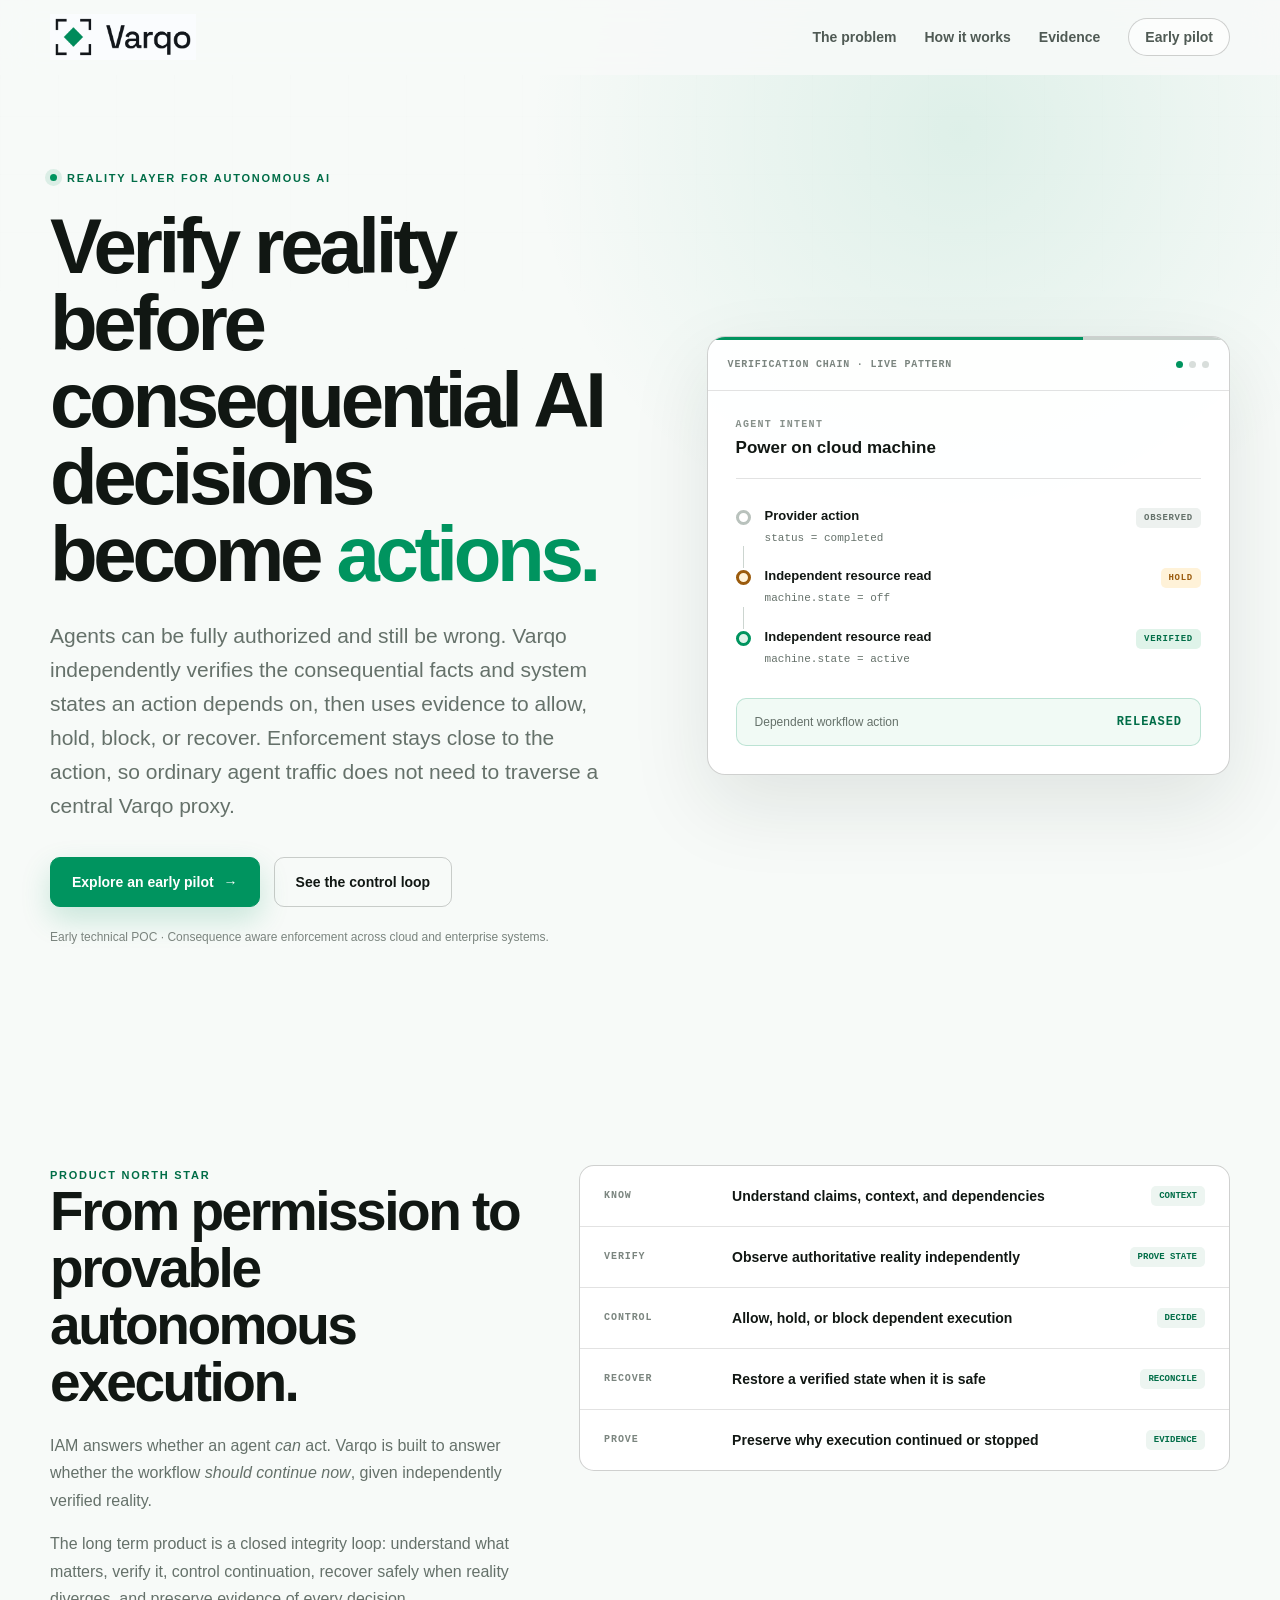
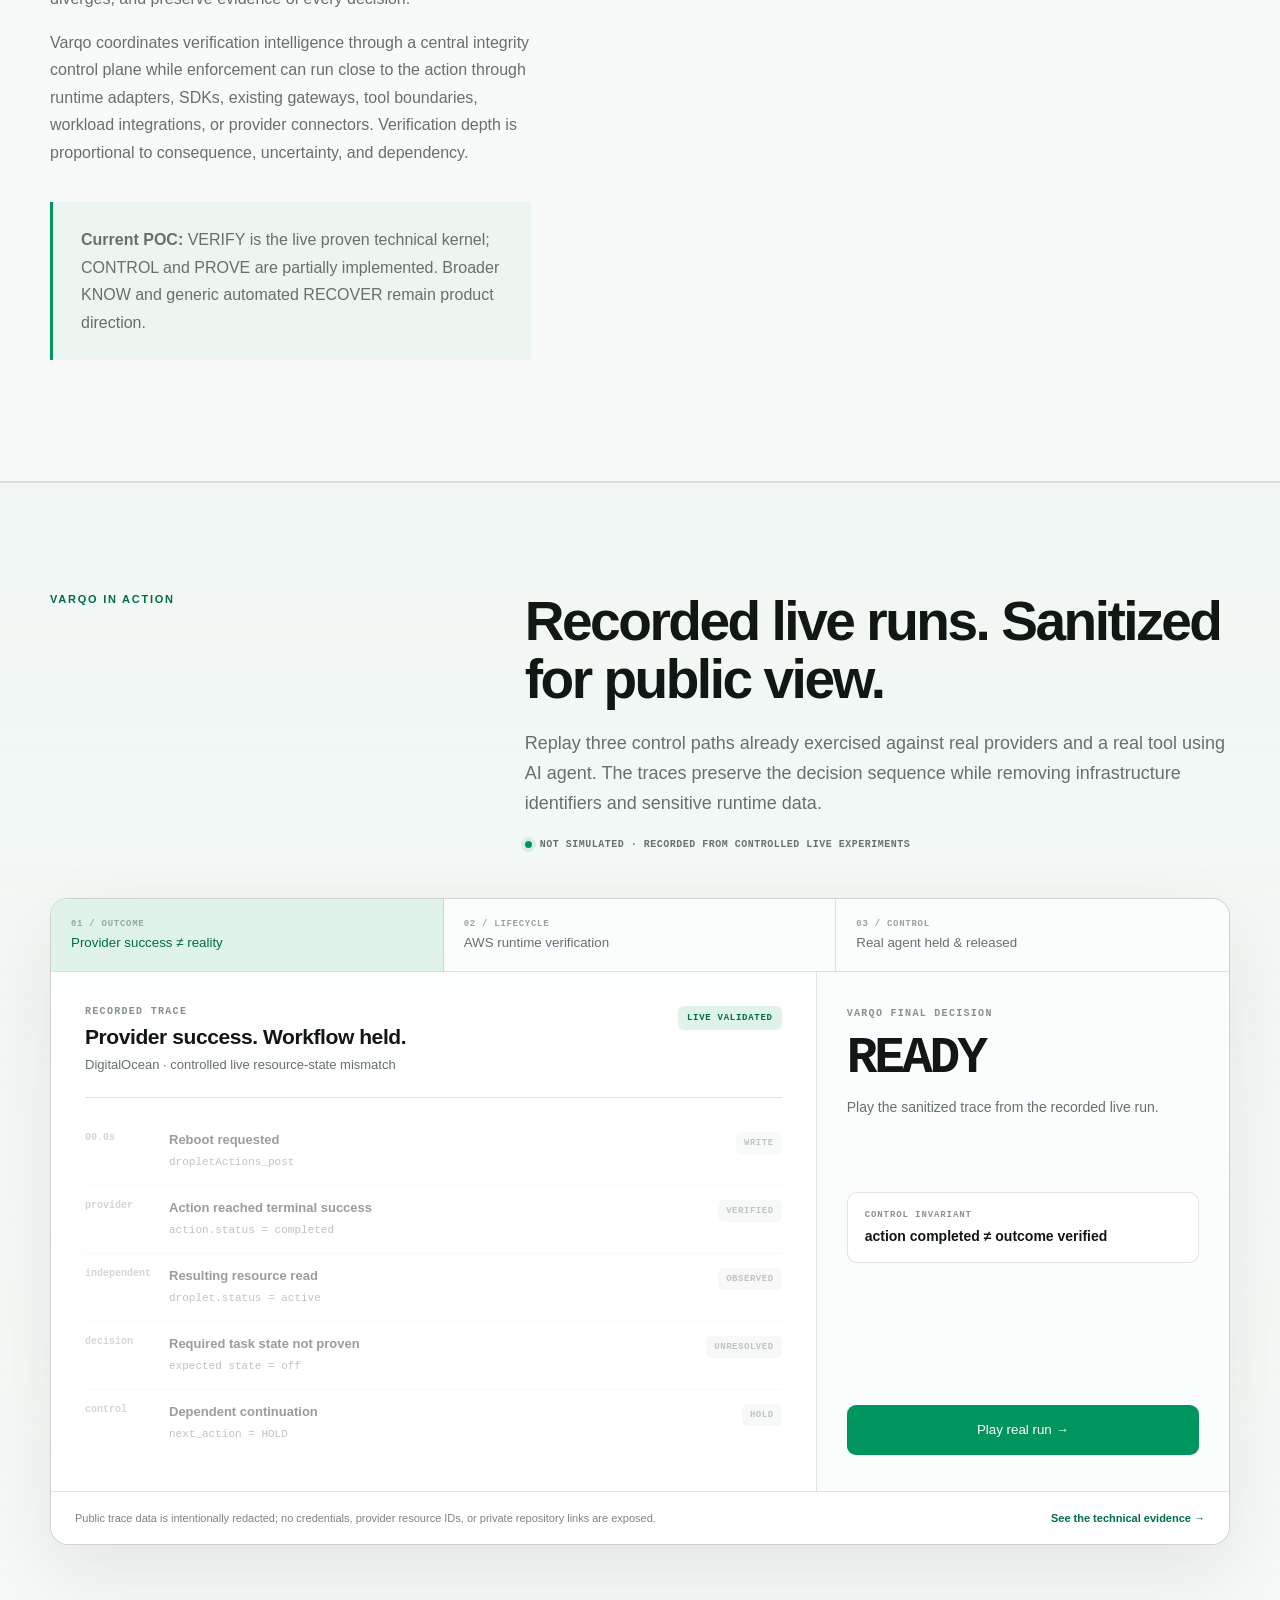
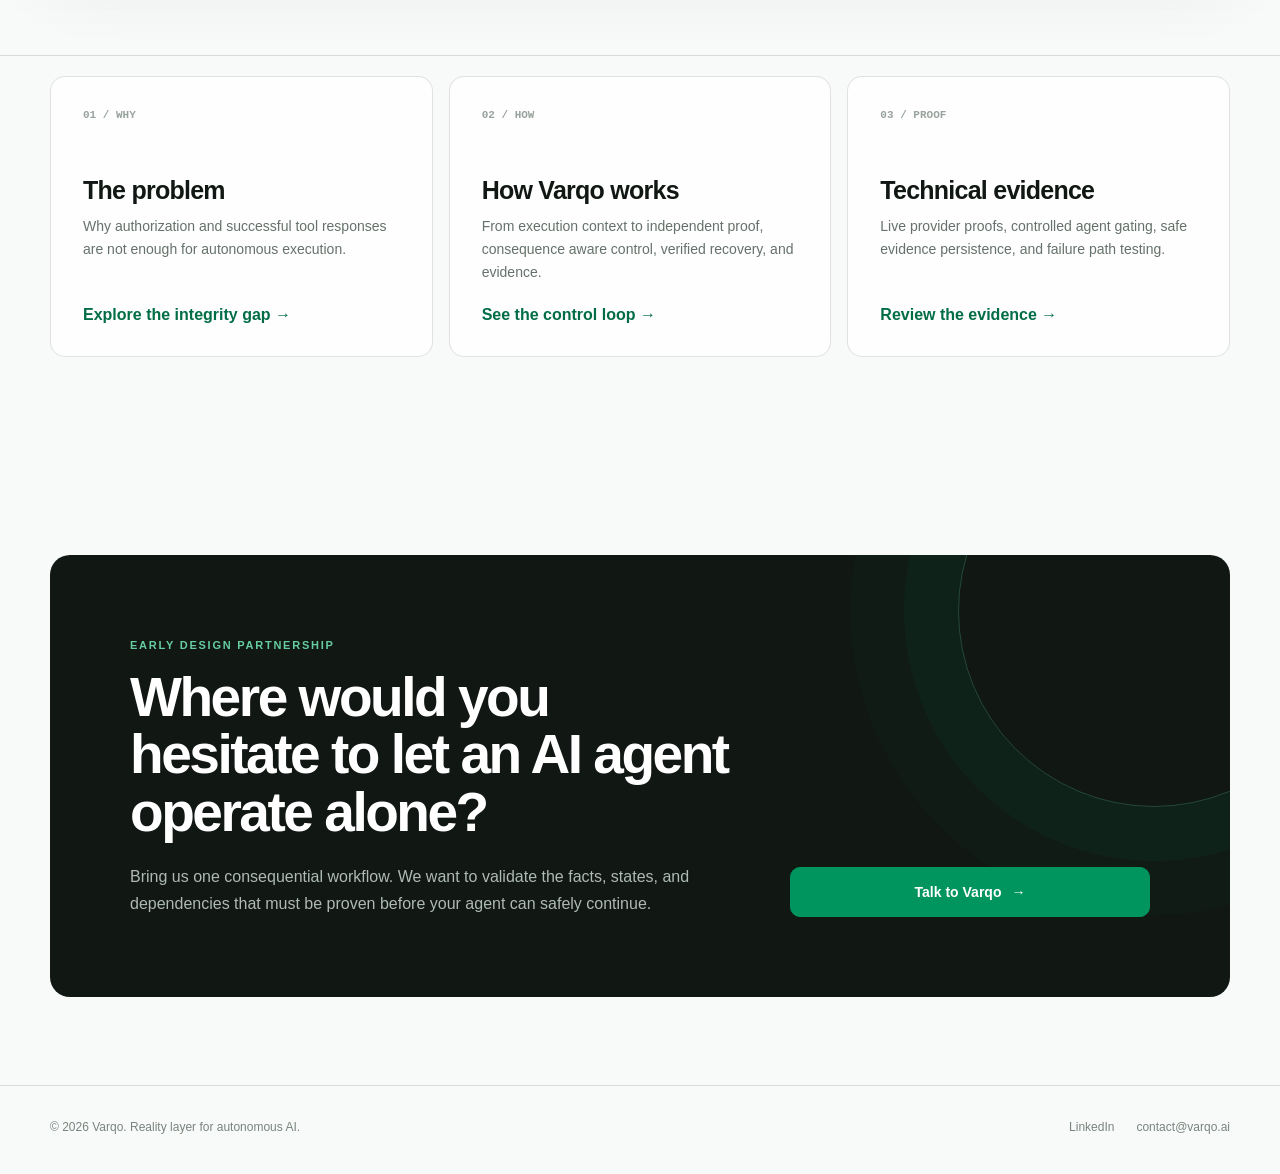
==== commit 4136dfb3: "site: align homepage with reality layer positioning" ====
--- a/index.html
+++ b/index.html
@@ -4,24 +4,24 @@
   <meta charset="utf-8">
   <meta name="viewport" content="width=device-width, initial-scale=1">
   <meta name="theme-color" content="#f7faf8">
-  <meta name="description" content="Varqo is the execution integrity layer between autonomous AI and the real world: independently verify what agents rely on, control continuation, recover safely when reality diverges, and preserve evidence.">
+  <meta name="description" content="Varqo is the reality layer for autonomous AI: verify consequential claims and system state, then allow, hold, block, or recover based on evidence.">
   <meta name="robots" content="index, follow, max-image-preview:large">
-  <title>Varqo — Execution Integrity for Autonomous AI</title>
+  <title>Varqo — Reality Layer for Autonomous AI</title>
   <link rel="canonical" href="https://varqo.ai/">
   <link rel="icon" type="image/png" href="/favicon.png">
   <link rel="stylesheet" href="/styles.css">
   <link rel="stylesheet" href="/action.css">
   <meta property="og:type" content="website">
   <meta property="og:site_name" content="Varqo">
-  <meta property="og:title" content="Varqo — Execution Integrity for Autonomous AI">
-  <meta property="og:description" content="Authorized does not mean correct. Varqo makes consequential agent execution independently verifiable and safe to continue.">
+  <meta property="og:title" content="Varqo — Reality Layer for Autonomous AI">
+  <meta property="og:description" content="Authorized does not mean correct. Varqo verifies reality at the moment consequential AI decisions become actions.">
   <meta property="og:url" content="https://varqo.ai/">
   <meta property="og:image" content="https://varqo.ai/varqo-logo.png">
   <meta name="twitter:card" content="summary_large_image">
-  <meta name="twitter:title" content="Varqo — Execution Integrity for Autonomous AI">
-  <meta name="twitter:description" content="Authorized does not mean correct. Varqo makes consequential agent execution independently verifiable and safe to continue.">
+  <meta name="twitter:title" content="Varqo — Reality Layer for Autonomous AI">
+  <meta name="twitter:description" content="Authorized does not mean correct. Varqo verifies reality at the moment consequential AI decisions become actions.">
   <meta name="twitter:image" content="https://varqo.ai/varqo-logo.png">
-  <script type="application/ld+json">{"@context":"https://schema.org","@type":"Organization","name":"Varqo","url":"https://varqo.ai/","logo":"https://varqo.ai/varqo-logo.png","email":"contact@varqo.ai","description":"Execution integrity for autonomous AI agents and workflows."}</script>
+  <script type="application/ld+json">{"@context":"https://schema.org","@type":"Organization","name":"Varqo","url":"https://varqo.ai/","logo":"https://varqo.ai/varqo-logo.png","email":"contact@varqo.ai","description":"The reality layer for autonomous AI, focused on execution integrity for consequential actions."}</script>
 </head>
 <body>
   <div class="grid" aria-hidden="true"></div>
@@ -40,14 +40,14 @@
   <main>
     <div class="container hero">
       <div>
-        <div class="eyebrow">Execution integrity for autonomous AI</div>
-        <h1>The integrity layer between autonomous AI and the <span>real world.</span></h1>
-        <p class="hero-copy">Agents can be fully authorized and still be wrong. Varqo independently verifies the facts and system states consequential workflows rely on, holds dependent actions while proof is missing, and releases execution only when reality satisfies the required outcome.</p>
+        <div class="eyebrow">Reality layer for autonomous AI</div>
+        <h1>Verify reality before consequential AI decisions become <span>actions.</span></h1>
+        <p class="hero-copy">Agents can be fully authorized and still be wrong. Varqo independently verifies the consequential facts and system states an action depends on, then uses evidence to allow, hold, block, or recover. Enforcement stays close to the action, so ordinary agent traffic does not need to traverse a central Varqo proxy.</p>
         <div class="actions">
           <a class="button primary" href="mailto:contact@varqo.ai?subject=Varqo%20design%20partner%20inquiry">Explore an early pilot <span aria-hidden="true">→</span></a>
           <a class="button" href="/how-it-works/">See the control loop</a>
         </div>
-        <p class="hero-note">Built for consequential agent actions across cloud and enterprise systems.</p>
+        <p class="hero-note">Early technical POC · Consequence aware enforcement across cloud and enterprise systems.</p>
       </div>
 
       <aside class="proof" aria-label="Example Varqo verification chain">
@@ -65,10 +65,12 @@
     <section class="section" aria-labelledby="architecture-heading">
       <div class="container scenario">
         <div class="scenario-copy reveal">
-          <span class="kicker">The Varqo control loop</span>
+          <span class="kicker">Product north star</span>
           <h2 id="architecture-heading">From permission to provable autonomous execution.</h2>
-          <p>IAM answers whether an agent <em>can</em> act. Varqo answers whether the workflow <em>should continue now</em>, given independently verified reality.</p>
-          <p>Varqo closes the integrity loop around consequential execution: understand what matters, verify it, control continuation, recover safely when reality diverges, and preserve evidence of every decision.</p>
+          <p>IAM answers whether an agent <em>can</em> act. Varqo is built to answer whether the workflow <em>should continue now</em>, given independently verified reality.</p>
+          <p>The long term product is a closed integrity loop: understand what matters, verify it, control continuation, recover safely when reality diverges, and preserve evidence of every decision.</p>
+          <p>Varqo coordinates verification intelligence through a central integrity control plane while enforcement can run close to the action through runtime adapters, SDKs, existing gateways, tool boundaries, workload integrations, or provider connectors. Verification depth is proportional to consequence, uncertainty, and dependency.</p>
+          <p class="technical-note"><strong>Current POC:</strong> VERIFY is the live proven technical kernel; CONTROL and PROVE are partially implemented. Broader KNOW and generic automated RECOVER remain product direction.</p>
         </div>
         <div class="scenario-flow reveal" aria-label="Varqo product architecture">
           <div class="scenario-step"><span class="who">Know</span><strong>Understand claims, context, and dependencies</strong><em>CONTEXT</em></div>
@@ -86,8 +88,8 @@
           <span class="kicker">Varqo in action</span>
           <div>
             <h2 id="action-heading">Recorded live runs. Sanitized for public view.</h2>
-            <p class="lead">Replay three control paths exercised against real providers and a real tool-using AI agent. The traces preserve the decision sequence while removing infrastructure identifiers and sensitive runtime data.</p>
-            <span class="action-proof-note">Recorded from controlled live experiments</span>
+            <p class="lead">Replay three control paths already exercised against real providers and a real tool using AI agent. The traces preserve the decision sequence while removing infrastructure identifiers and sensitive runtime data.</p>
+            <span class="action-proof-note">Not simulated · recorded from controlled live experiments</span>
           </div>
         </div>
 
@@ -101,7 +103,7 @@
           <div class="action-body">
             <div class="action-trace">
               <div class="action-trace-head">
-                <div><span class="label">Recorded trace</span><h3 data-action-title>Provider success. Workflow held.</h3><p data-action-subtitle>DigitalOcean · controlled live resource-state mismatch</p></div>
+                <div><span class="label">Recorded trace</span><h3 data-action-title>Provider success. Workflow held.</h3><p data-action-subtitle>DigitalOcean · controlled live resource state mismatch</p></div>
                 <span class="real-badge">LIVE VALIDATED</span>
               </div>
               <div class="action-events" data-action-events aria-live="polite"></div>
@@ -127,22 +129,22 @@
     <section class="home-paths" aria-label="Explore Varqo">
       <div class="container path-grid reveal">
         <a class="path-card" href="/problem/"><span class="path-number">01 / WHY</span><h2>The problem</h2><p>Why authorization and successful tool responses are not enough for autonomous execution.</p><span class="path-arrow">Explore the integrity gap →</span></a>
-        <a class="path-card" href="/how-it-works/"><span class="path-number">02 / HOW</span><h2>How Varqo works</h2><p>From execution context to independent proof, controlled continuation, verified recovery, and evidence.</p><span class="path-arrow">See the control loop →</span></a>
-        <a class="path-card" href="/evidence/"><span class="path-number">03 / PROOF</span><h2>Technical evidence</h2><p>Provider proofs, controlled agent gating, safe evidence persistence, and failure-path testing.</p><span class="path-arrow">Review the evidence →</span></a>
+        <a class="path-card" href="/how-it-works/"><span class="path-number">02 / HOW</span><h2>How Varqo works</h2><p>From execution context to independent proof, consequence aware control, verified recovery, and evidence.</p><span class="path-arrow">See the control loop →</span></a>
+        <a class="path-card" href="/evidence/"><span class="path-number">03 / PROOF</span><h2>Technical evidence</h2><p>Live provider proofs, controlled agent gating, safe evidence persistence, and failure path testing.</p><span class="path-arrow">Review the evidence →</span></a>
       </div>
     </section>
 
     <section class="pilot">
       <div class="container">
         <div class="pilot-card reveal">
-          <div><span class="kicker">Design partnership</span><h2>Where would you hesitate to let an AI agent operate alone?</h2><p>Bring us one consequential workflow. We want to map the facts, states, and dependencies that must be proven before your agent can safely continue.</p></div>
+          <div><span class="kicker">Early design partnership</span><h2>Where would you hesitate to let an AI agent operate alone?</h2><p>Bring us one consequential workflow. We want to validate the facts, states, and dependencies that must be proven before your agent can safely continue.</p></div>
           <a class="button" href="mailto:contact@varqo.ai?subject=Varqo%20design%20partner%20inquiry&body=Tell%20us%20briefly%20what%20your%20agents%20do%20and%20which%20systems%20they%20can%20change.">Talk to Varqo <span aria-hidden="true">→</span></a>
         </div>
       </div>
     </section>
   </main>
 
-  <footer><div class="container footer-inner"><span>© <span data-year>2026</span> Varqo. Execution integrity for autonomous AI.</span><div class="footer-links"><a href="https://www.linkedin.com/company/144802025" target="_blank" rel="noopener noreferrer">LinkedIn</a><a href="mailto:contact@varqo.ai">contact@varqo.ai</a></div></div></footer>
+  <footer><div class="container footer-inner"><span>© <span data-year>2026</span> Varqo. Reality layer for autonomous AI.</span><div class="footer-links"><a href="https://www.linkedin.com/company/144802025" target="_blank" rel="noopener noreferrer">LinkedIn</a><a href="mailto:contact@varqo.ai">contact@varqo.ai</a></div></div></footer>
   <script src="/site.js" defer></script>
   <script src="/action.js" defer></script>
 </body>
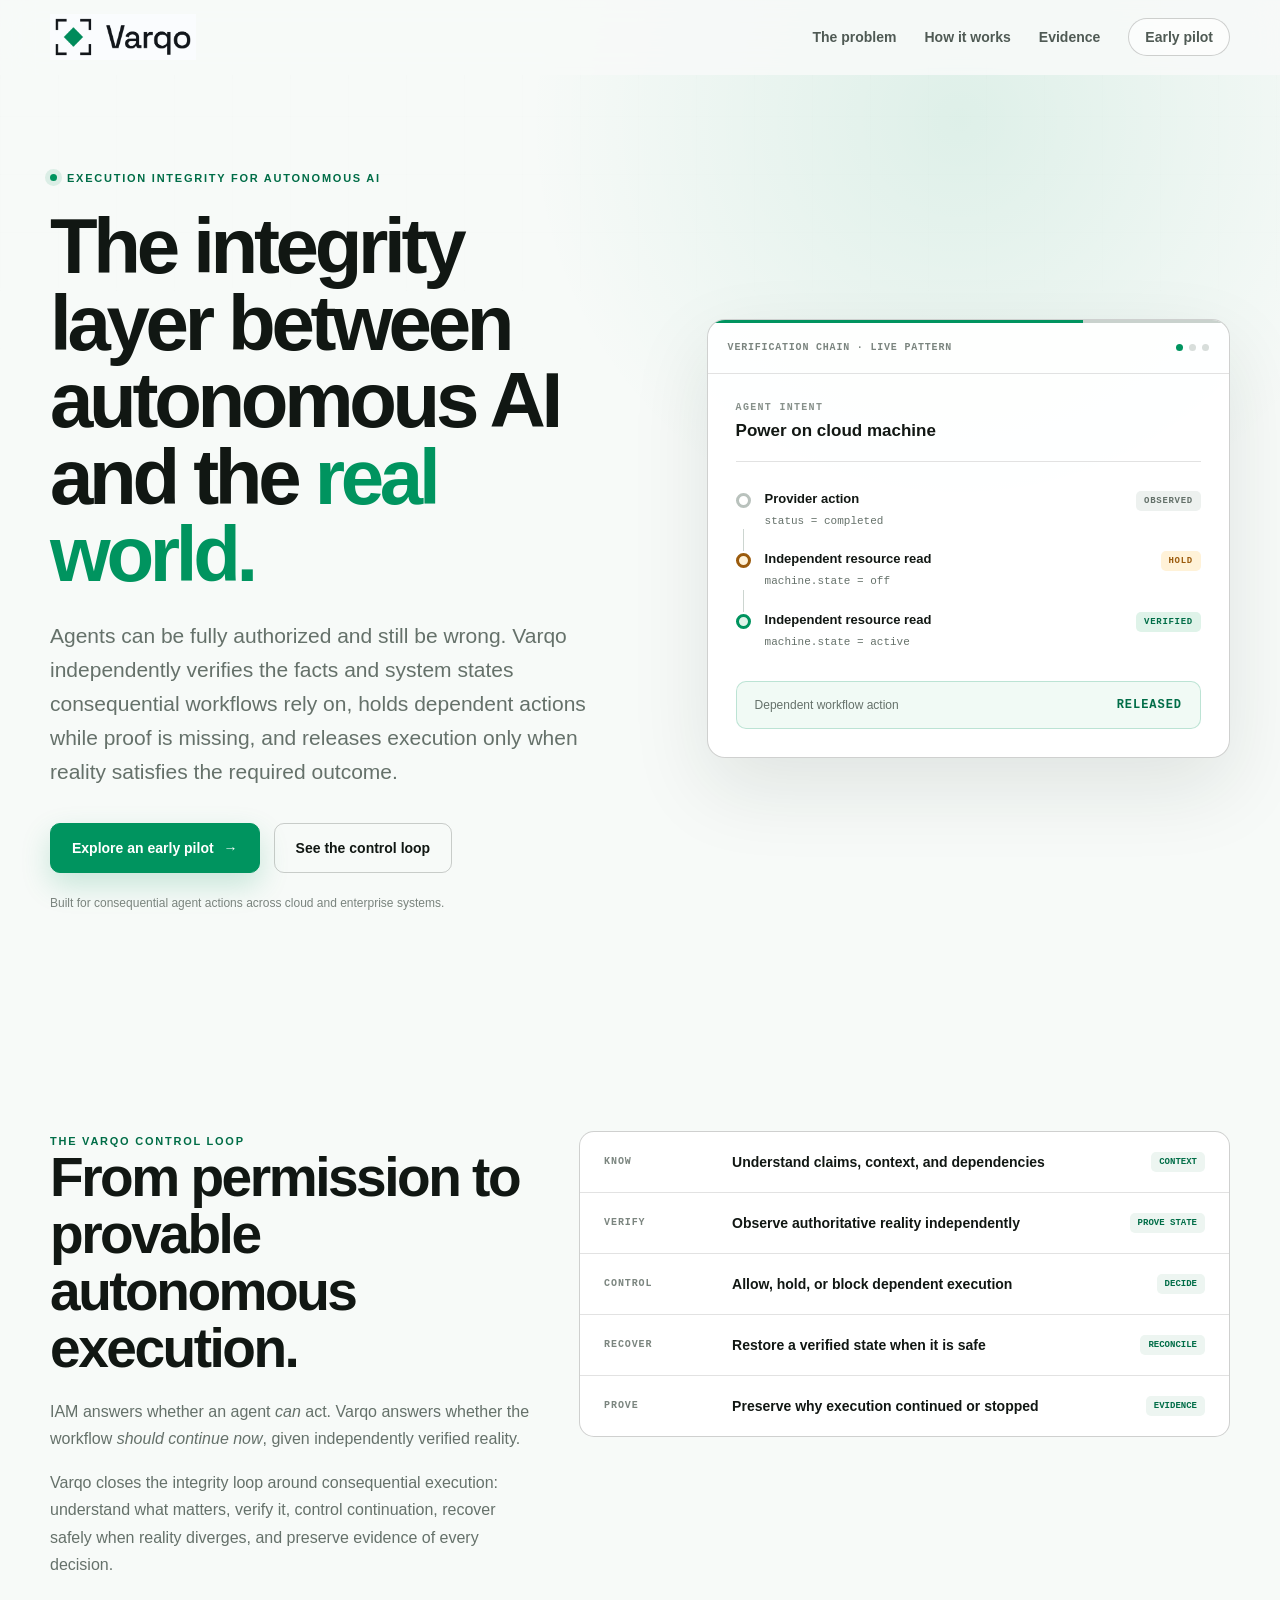
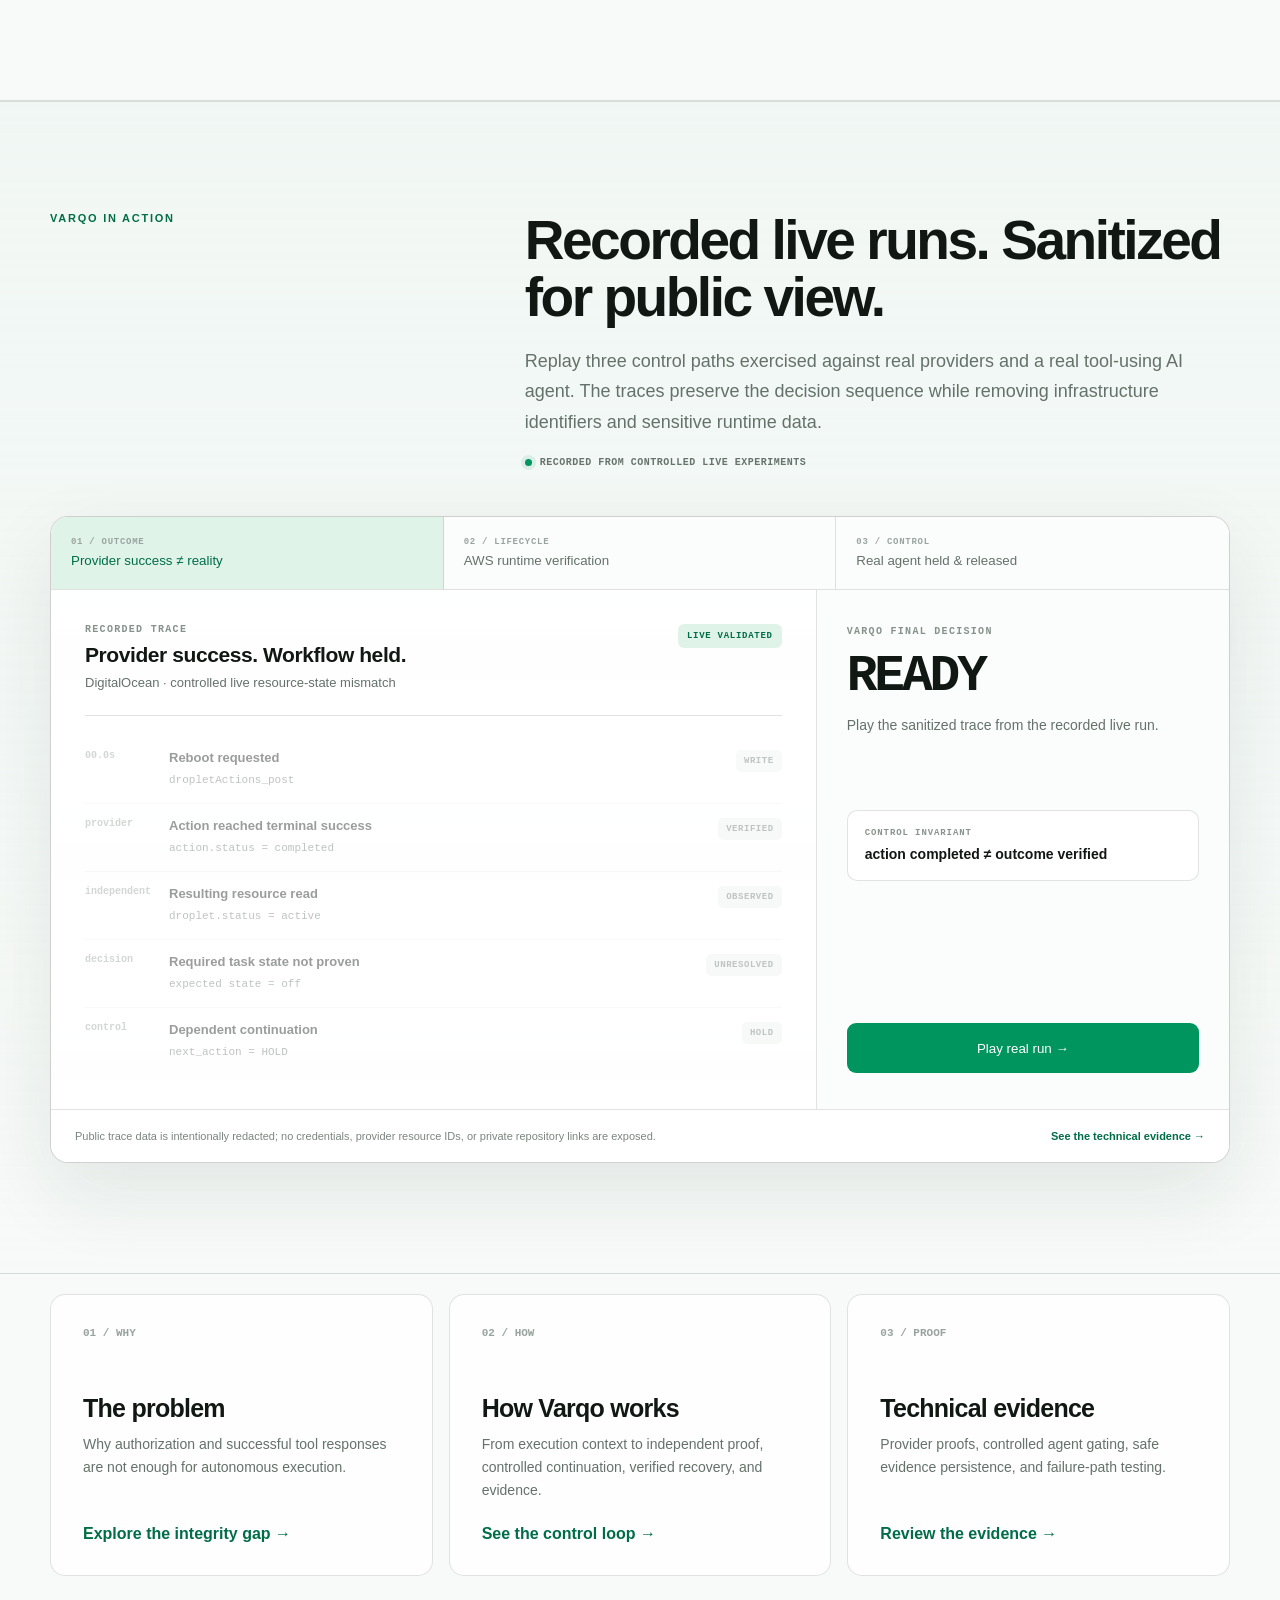
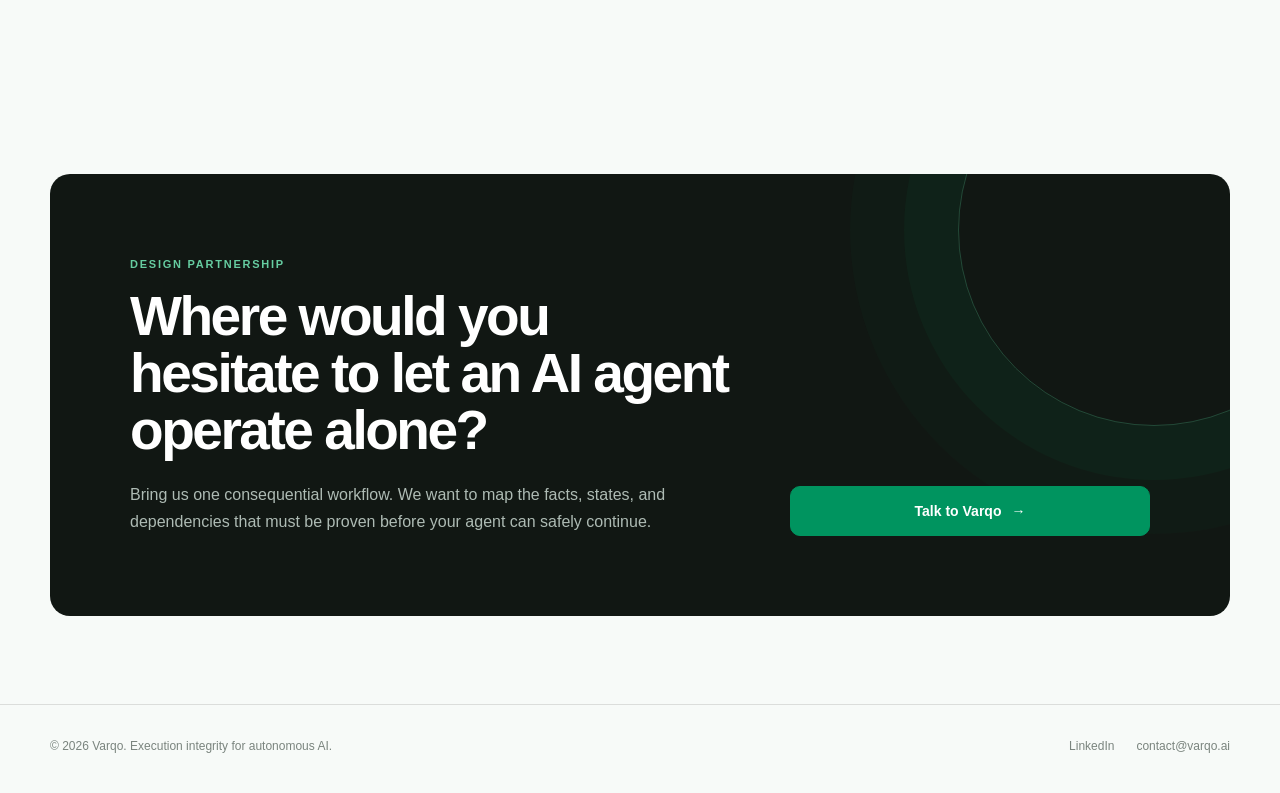
==== commit d55fbe7e: "Merge pull request #12 from Davidmag1/revamp/product-story-v1016 Remove internal product-status lang" ====
--- a/index.html
+++ b/index.html
@@ -4,24 +4,24 @@
   <meta charset="utf-8">
   <meta name="viewport" content="width=device-width, initial-scale=1">
   <meta name="theme-color" content="#f7faf8">
-  <meta name="description" content="Varqo is the reality layer for autonomous AI: verify consequential claims and system state, then allow, hold, block, or recover based on evidence.">
+  <meta name="description" content="Varqo is the execution integrity layer between autonomous AI and the real world: independently verify what agents rely on, control continuation, recover safely when reality diverges, and preserve evidence.">
   <meta name="robots" content="index, follow, max-image-preview:large">
-  <title>Varqo — Reality Layer for Autonomous AI</title>
+  <title>Varqo — Execution Integrity for Autonomous AI</title>
   <link rel="canonical" href="https://varqo.ai/">
   <link rel="icon" type="image/png" href="/favicon.png">
   <link rel="stylesheet" href="/styles.css">
   <link rel="stylesheet" href="/action.css">
   <meta property="og:type" content="website">
   <meta property="og:site_name" content="Varqo">
-  <meta property="og:title" content="Varqo — Reality Layer for Autonomous AI">
-  <meta property="og:description" content="Authorized does not mean correct. Varqo verifies reality at the moment consequential AI decisions become actions.">
+  <meta property="og:title" content="Varqo — Execution Integrity for Autonomous AI">
+  <meta property="og:description" content="Authorized does not mean correct. Varqo makes consequential agent execution independently verifiable and safe to continue.">
   <meta property="og:url" content="https://varqo.ai/">
   <meta property="og:image" content="https://varqo.ai/varqo-logo.png">
   <meta name="twitter:card" content="summary_large_image">
-  <meta name="twitter:title" content="Varqo — Reality Layer for Autonomous AI">
-  <meta name="twitter:description" content="Authorized does not mean correct. Varqo verifies reality at the moment consequential AI decisions become actions.">
+  <meta name="twitter:title" content="Varqo — Execution Integrity for Autonomous AI">
+  <meta name="twitter:description" content="Authorized does not mean correct. Varqo makes consequential agent execution independently verifiable and safe to continue.">
   <meta name="twitter:image" content="https://varqo.ai/varqo-logo.png">
-  <script type="application/ld+json">{"@context":"https://schema.org","@type":"Organization","name":"Varqo","url":"https://varqo.ai/","logo":"https://varqo.ai/varqo-logo.png","email":"contact@varqo.ai","description":"The reality layer for autonomous AI, focused on execution integrity for consequential actions."}</script>
+  <script type="application/ld+json">{"@context":"https://schema.org","@type":"Organization","name":"Varqo","url":"https://varqo.ai/","logo":"https://varqo.ai/varqo-logo.png","email":"contact@varqo.ai","description":"Execution integrity for autonomous AI agents and workflows."}</script>
 </head>
 <body>
   <div class="grid" aria-hidden="true"></div>
@@ -40,14 +40,14 @@
   <main>
     <div class="container hero">
       <div>
-        <div class="eyebrow">Reality layer for autonomous AI</div>
-        <h1>Verify reality before consequential AI decisions become <span>actions.</span></h1>
-        <p class="hero-copy">Agents can be fully authorized and still be wrong. Varqo independently verifies the consequential facts and system states an action depends on, then uses evidence to allow, hold, block, or recover. Enforcement stays close to the action, so ordinary agent traffic does not need to traverse a central Varqo proxy.</p>
+        <div class="eyebrow">Execution integrity for autonomous AI</div>
+        <h1>The integrity layer between autonomous AI and the <span>real world.</span></h1>
+        <p class="hero-copy">Agents can be fully authorized and still be wrong. Varqo independently verifies the facts and system states consequential workflows rely on, holds dependent actions while proof is missing, and releases execution only when reality satisfies the required outcome.</p>
         <div class="actions">
           <a class="button primary" href="mailto:contact@varqo.ai?subject=Varqo%20design%20partner%20inquiry">Explore an early pilot <span aria-hidden="true">→</span></a>
           <a class="button" href="/how-it-works/">See the control loop</a>
         </div>
-        <p class="hero-note">Early technical POC · Consequence aware enforcement across cloud and enterprise systems.</p>
+        <p class="hero-note">Built for consequential agent actions across cloud and enterprise systems.</p>
       </div>
 
       <aside class="proof" aria-label="Example Varqo verification chain">
@@ -65,12 +65,10 @@
     <section class="section" aria-labelledby="architecture-heading">
       <div class="container scenario">
         <div class="scenario-copy reveal">
-          <span class="kicker">Product north star</span>
+          <span class="kicker">The Varqo control loop</span>
           <h2 id="architecture-heading">From permission to provable autonomous execution.</h2>
-          <p>IAM answers whether an agent <em>can</em> act. Varqo is built to answer whether the workflow <em>should continue now</em>, given independently verified reality.</p>
-          <p>The long term product is a closed integrity loop: understand what matters, verify it, control continuation, recover safely when reality diverges, and preserve evidence of every decision.</p>
-          <p>Varqo coordinates verification intelligence through a central integrity control plane while enforcement can run close to the action through runtime adapters, SDKs, existing gateways, tool boundaries, workload integrations, or provider connectors. Verification depth is proportional to consequence, uncertainty, and dependency.</p>
-          <p class="technical-note"><strong>Current POC:</strong> VERIFY is the live proven technical kernel; CONTROL and PROVE are partially implemented. Broader KNOW and generic automated RECOVER remain product direction.</p>
+          <p>IAM answers whether an agent <em>can</em> act. Varqo answers whether the workflow <em>should continue now</em>, given independently verified reality.</p>
+          <p>Varqo closes the integrity loop around consequential execution: understand what matters, verify it, control continuation, recover safely when reality diverges, and preserve evidence of every decision.</p>
         </div>
         <div class="scenario-flow reveal" aria-label="Varqo product architecture">
           <div class="scenario-step"><span class="who">Know</span><strong>Understand claims, context, and dependencies</strong><em>CONTEXT</em></div>
@@ -88,8 +86,8 @@
           <span class="kicker">Varqo in action</span>
           <div>
             <h2 id="action-heading">Recorded live runs. Sanitized for public view.</h2>
-            <p class="lead">Replay three control paths already exercised against real providers and a real tool using AI agent. The traces preserve the decision sequence while removing infrastructure identifiers and sensitive runtime data.</p>
-            <span class="action-proof-note">Not simulated · recorded from controlled live experiments</span>
+            <p class="lead">Replay three control paths exercised against real providers and a real tool-using AI agent. The traces preserve the decision sequence while removing infrastructure identifiers and sensitive runtime data.</p>
+            <span class="action-proof-note">Recorded from controlled live experiments</span>
           </div>
         </div>
 
@@ -103,7 +101,7 @@
           <div class="action-body">
             <div class="action-trace">
               <div class="action-trace-head">
-                <div><span class="label">Recorded trace</span><h3 data-action-title>Provider success. Workflow held.</h3><p data-action-subtitle>DigitalOcean · controlled live resource state mismatch</p></div>
+                <div><span class="label">Recorded trace</span><h3 data-action-title>Provider success. Workflow held.</h3><p data-action-subtitle>DigitalOcean · controlled live resource-state mismatch</p></div>
                 <span class="real-badge">LIVE VALIDATED</span>
               </div>
               <div class="action-events" data-action-events aria-live="polite"></div>
@@ -129,22 +127,22 @@
     <section class="home-paths" aria-label="Explore Varqo">
       <div class="container path-grid reveal">
         <a class="path-card" href="/problem/"><span class="path-number">01 / WHY</span><h2>The problem</h2><p>Why authorization and successful tool responses are not enough for autonomous execution.</p><span class="path-arrow">Explore the integrity gap →</span></a>
-        <a class="path-card" href="/how-it-works/"><span class="path-number">02 / HOW</span><h2>How Varqo works</h2><p>From execution context to independent proof, consequence aware control, verified recovery, and evidence.</p><span class="path-arrow">See the control loop →</span></a>
-        <a class="path-card" href="/evidence/"><span class="path-number">03 / PROOF</span><h2>Technical evidence</h2><p>Live provider proofs, controlled agent gating, safe evidence persistence, and failure path testing.</p><span class="path-arrow">Review the evidence →</span></a>
+        <a class="path-card" href="/how-it-works/"><span class="path-number">02 / HOW</span><h2>How Varqo works</h2><p>From execution context to independent proof, controlled continuation, verified recovery, and evidence.</p><span class="path-arrow">See the control loop →</span></a>
+        <a class="path-card" href="/evidence/"><span class="path-number">03 / PROOF</span><h2>Technical evidence</h2><p>Provider proofs, controlled agent gating, safe evidence persistence, and failure-path testing.</p><span class="path-arrow">Review the evidence →</span></a>
       </div>
     </section>
 
     <section class="pilot">
       <div class="container">
         <div class="pilot-card reveal">
-          <div><span class="kicker">Early design partnership</span><h2>Where would you hesitate to let an AI agent operate alone?</h2><p>Bring us one consequential workflow. We want to validate the facts, states, and dependencies that must be proven before your agent can safely continue.</p></div>
+          <div><span class="kicker">Design partnership</span><h2>Where would you hesitate to let an AI agent operate alone?</h2><p>Bring us one consequential workflow. We want to map the facts, states, and dependencies that must be proven before your agent can safely continue.</p></div>
           <a class="button" href="mailto:contact@varqo.ai?subject=Varqo%20design%20partner%20inquiry&body=Tell%20us%20briefly%20what%20your%20agents%20do%20and%20which%20systems%20they%20can%20change.">Talk to Varqo <span aria-hidden="true">→</span></a>
         </div>
       </div>
     </section>
   </main>
 
-  <footer><div class="container footer-inner"><span>© <span data-year>2026</span> Varqo. Reality layer for autonomous AI.</span><div class="footer-links"><a href="https://www.linkedin.com/company/144802025" target="_blank" rel="noopener noreferrer">LinkedIn</a><a href="mailto:contact@varqo.ai">contact@varqo.ai</a></div></div></footer>
+  <footer><div class="container footer-inner"><span>© <span data-year>2026</span> Varqo. Execution integrity for autonomous AI.</span><div class="footer-links"><a href="https://www.linkedin.com/company/144802025" target="_blank" rel="noopener noreferrer">LinkedIn</a><a href="mailto:contact@varqo.ai">contact@varqo.ai</a></div></div></footer>
   <script src="/site.js" defer></script>
   <script src="/action.js" defer></script>
 </body>
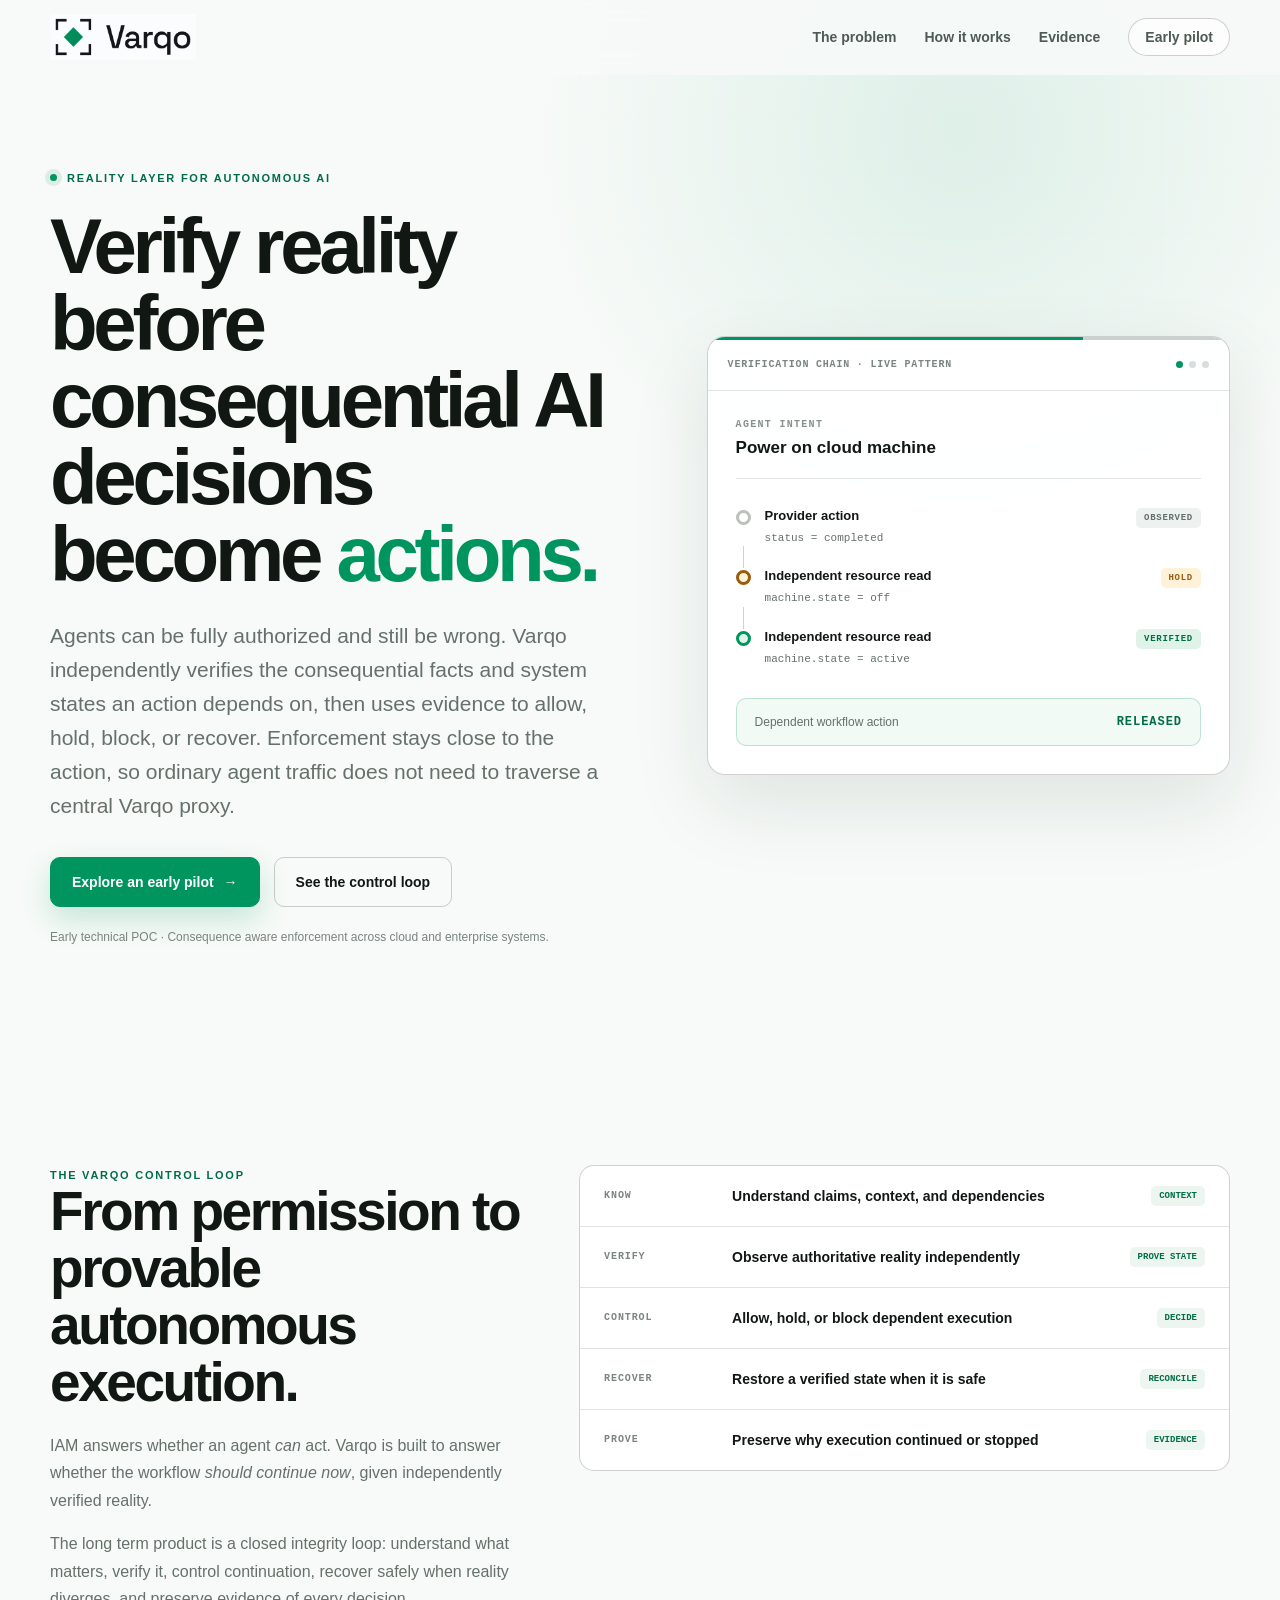
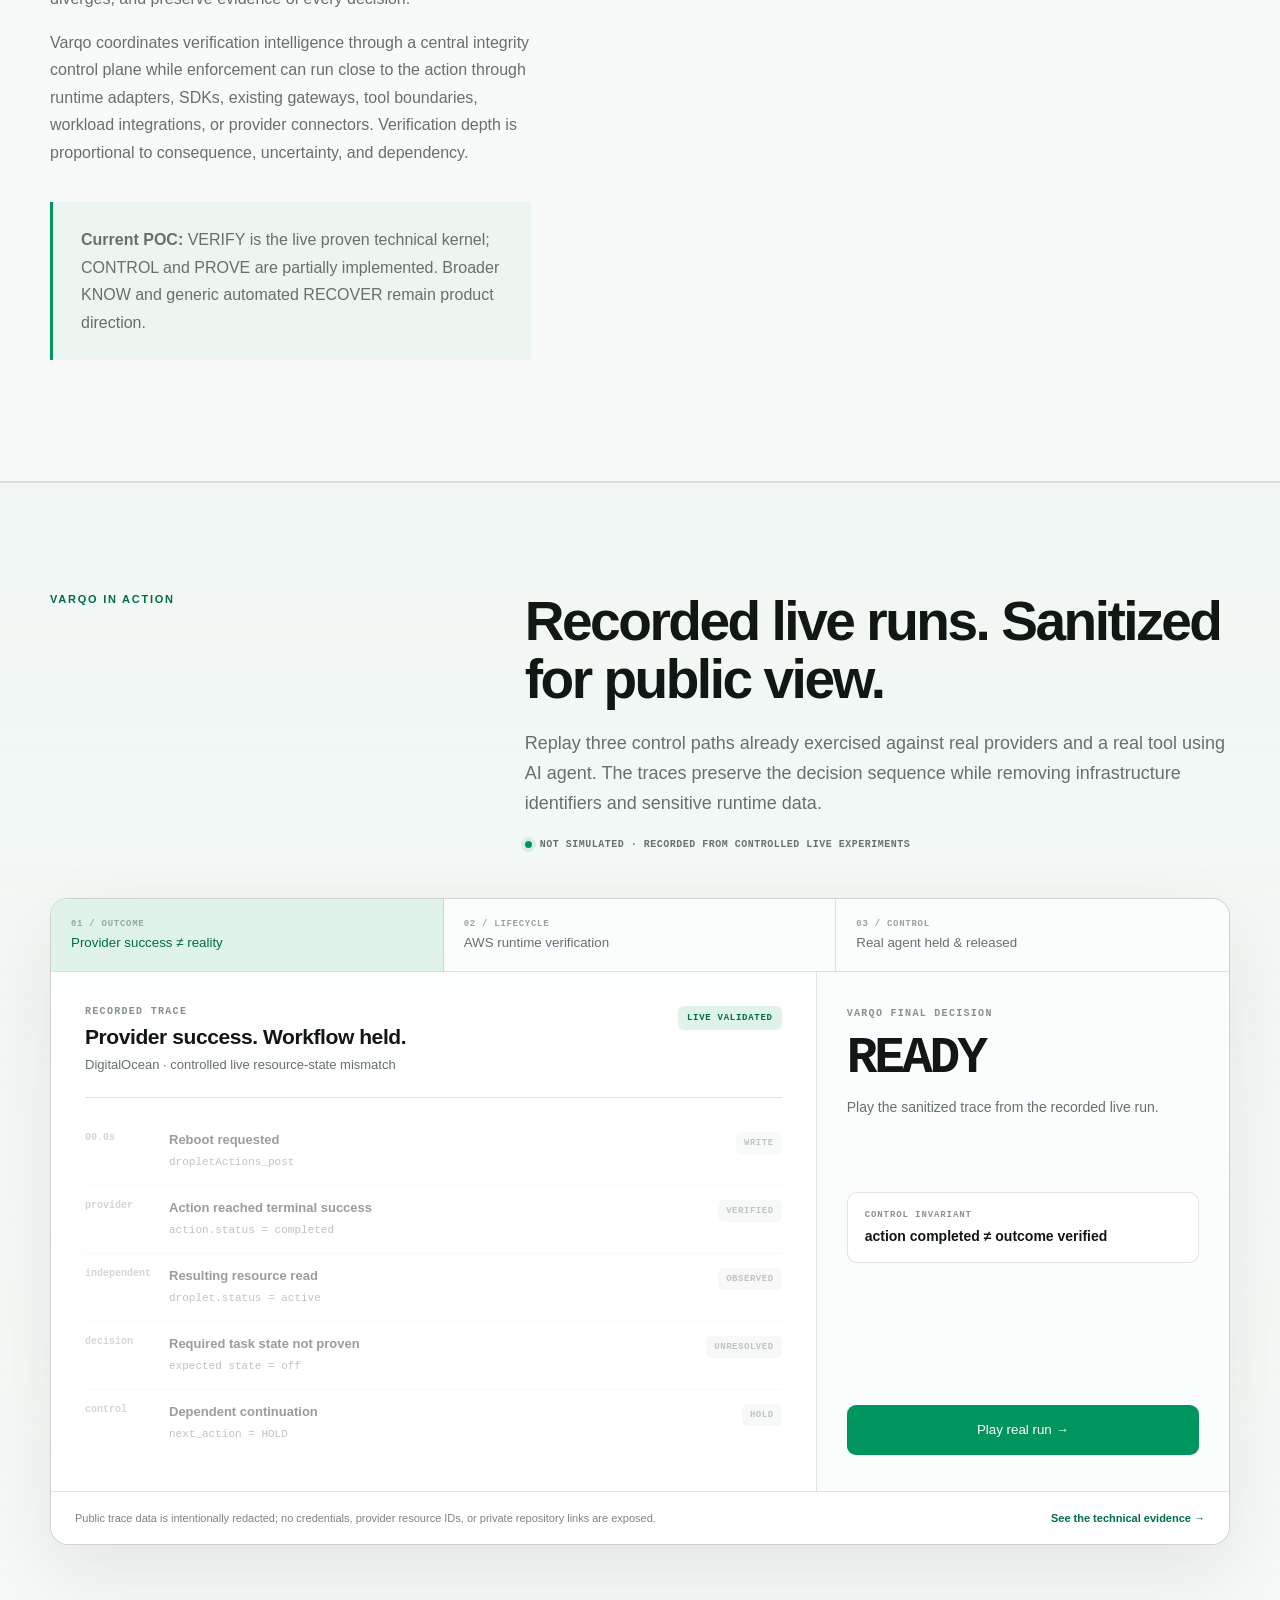
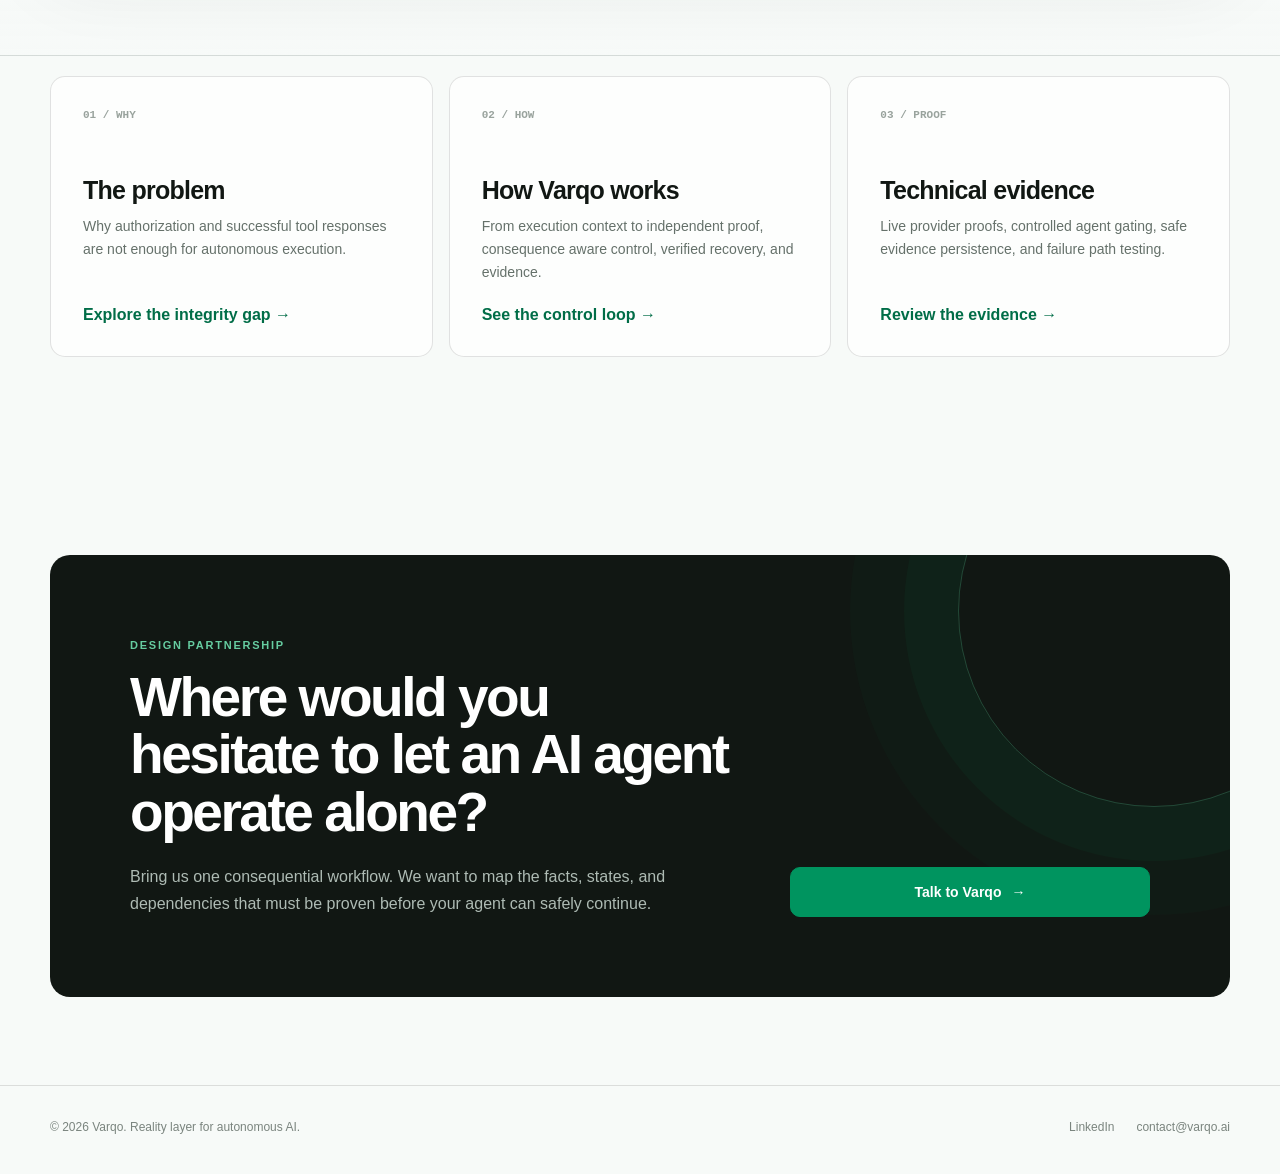
==== commit 769708f6: "Merge branch 'main' into positioning/reality-layer-distributed-enforcement" ====
--- a/index.html
+++ b/index.html
@@ -4,24 +4,24 @@
   <meta charset="utf-8">
   <meta name="viewport" content="width=device-width, initial-scale=1">
   <meta name="theme-color" content="#f7faf8">
-  <meta name="description" content="Varqo is the execution integrity layer between autonomous AI and the real world: independently verify what agents rely on, control continuation, recover safely when reality diverges, and preserve evidence.">
+  <meta name="description" content="Varqo is the reality layer for autonomous AI: verify consequential claims and system state, then allow, hold, block, or recover based on evidence.">
   <meta name="robots" content="index, follow, max-image-preview:large">
-  <title>Varqo — Execution Integrity for Autonomous AI</title>
+  <title>Varqo — Reality Layer for Autonomous AI</title>
   <link rel="canonical" href="https://varqo.ai/">
   <link rel="icon" type="image/png" href="/favicon.png">
   <link rel="stylesheet" href="/styles.css">
   <link rel="stylesheet" href="/action.css">
   <meta property="og:type" content="website">
   <meta property="og:site_name" content="Varqo">
-  <meta property="og:title" content="Varqo — Execution Integrity for Autonomous AI">
-  <meta property="og:description" content="Authorized does not mean correct. Varqo makes consequential agent execution independently verifiable and safe to continue.">
+  <meta property="og:title" content="Varqo — Reality Layer for Autonomous AI">
+  <meta property="og:description" content="Authorized does not mean correct. Varqo verifies reality at the moment consequential AI decisions become actions.">
   <meta property="og:url" content="https://varqo.ai/">
   <meta property="og:image" content="https://varqo.ai/varqo-logo.png">
   <meta name="twitter:card" content="summary_large_image">
-  <meta name="twitter:title" content="Varqo — Execution Integrity for Autonomous AI">
-  <meta name="twitter:description" content="Authorized does not mean correct. Varqo makes consequential agent execution independently verifiable and safe to continue.">
+  <meta name="twitter:title" content="Varqo — Reality Layer for Autonomous AI">
+  <meta name="twitter:description" content="Authorized does not mean correct. Varqo verifies reality at the moment consequential AI decisions become actions.">
   <meta name="twitter:image" content="https://varqo.ai/varqo-logo.png">
-  <script type="application/ld+json">{"@context":"https://schema.org","@type":"Organization","name":"Varqo","url":"https://varqo.ai/","logo":"https://varqo.ai/varqo-logo.png","email":"contact@varqo.ai","description":"Execution integrity for autonomous AI agents and workflows."}</script>
+  <script type="application/ld+json">{"@context":"https://schema.org","@type":"Organization","name":"Varqo","url":"https://varqo.ai/","logo":"https://varqo.ai/varqo-logo.png","email":"contact@varqo.ai","description":"The reality layer for autonomous AI, focused on execution integrity for consequential actions."}</script>
 </head>
 <body>
   <div class="grid" aria-hidden="true"></div>
@@ -40,14 +40,14 @@
   <main>
     <div class="container hero">
       <div>
-        <div class="eyebrow">Execution integrity for autonomous AI</div>
-        <h1>The integrity layer between autonomous AI and the <span>real world.</span></h1>
-        <p class="hero-copy">Agents can be fully authorized and still be wrong. Varqo independently verifies the facts and system states consequential workflows rely on, holds dependent actions while proof is missing, and releases execution only when reality satisfies the required outcome.</p>
+        <div class="eyebrow">Reality layer for autonomous AI</div>
+        <h1>Verify reality before consequential AI decisions become <span>actions.</span></h1>
+        <p class="hero-copy">Agents can be fully authorized and still be wrong. Varqo independently verifies the consequential facts and system states an action depends on, then uses evidence to allow, hold, block, or recover. Enforcement stays close to the action, so ordinary agent traffic does not need to traverse a central Varqo proxy.</p>
         <div class="actions">
           <a class="button primary" href="mailto:contact@varqo.ai?subject=Varqo%20design%20partner%20inquiry">Explore an early pilot <span aria-hidden="true">→</span></a>
           <a class="button" href="/how-it-works/">See the control loop</a>
         </div>
-        <p class="hero-note">Built for consequential agent actions across cloud and enterprise systems.</p>
+        <p class="hero-note">Early technical POC · Consequence aware enforcement across cloud and enterprise systems.</p>
       </div>
 
       <aside class="proof" aria-label="Example Varqo verification chain">
@@ -67,8 +67,10 @@
         <div class="scenario-copy reveal">
           <span class="kicker">The Varqo control loop</span>
           <h2 id="architecture-heading">From permission to provable autonomous execution.</h2>
-          <p>IAM answers whether an agent <em>can</em> act. Varqo answers whether the workflow <em>should continue now</em>, given independently verified reality.</p>
-          <p>Varqo closes the integrity loop around consequential execution: understand what matters, verify it, control continuation, recover safely when reality diverges, and preserve evidence of every decision.</p>
+          <p>IAM answers whether an agent <em>can</em> act. Varqo is built to answer whether the workflow <em>should continue now</em>, given independently verified reality.</p>
+          <p>The long term product is a closed integrity loop: understand what matters, verify it, control continuation, recover safely when reality diverges, and preserve evidence of every decision.</p>
+          <p>Varqo coordinates verification intelligence through a central integrity control plane while enforcement can run close to the action through runtime adapters, SDKs, existing gateways, tool boundaries, workload integrations, or provider connectors. Verification depth is proportional to consequence, uncertainty, and dependency.</p>
+          <p class="technical-note"><strong>Current POC:</strong> VERIFY is the live proven technical kernel; CONTROL and PROVE are partially implemented. Broader KNOW and generic automated RECOVER remain product direction.</p>
         </div>
         <div class="scenario-flow reveal" aria-label="Varqo product architecture">
           <div class="scenario-step"><span class="who">Know</span><strong>Understand claims, context, and dependencies</strong><em>CONTEXT</em></div>
@@ -86,8 +88,8 @@
           <span class="kicker">Varqo in action</span>
           <div>
             <h2 id="action-heading">Recorded live runs. Sanitized for public view.</h2>
-            <p class="lead">Replay three control paths exercised against real providers and a real tool-using AI agent. The traces preserve the decision sequence while removing infrastructure identifiers and sensitive runtime data.</p>
-            <span class="action-proof-note">Recorded from controlled live experiments</span>
+            <p class="lead">Replay three control paths already exercised against real providers and a real tool using AI agent. The traces preserve the decision sequence while removing infrastructure identifiers and sensitive runtime data.</p>
+            <span class="action-proof-note">Not simulated · recorded from controlled live experiments</span>
           </div>
         </div>
 
@@ -101,7 +103,7 @@
           <div class="action-body">
             <div class="action-trace">
               <div class="action-trace-head">
-                <div><span class="label">Recorded trace</span><h3 data-action-title>Provider success. Workflow held.</h3><p data-action-subtitle>DigitalOcean · controlled live resource-state mismatch</p></div>
+                <div><span class="label">Recorded trace</span><h3 data-action-title>Provider success. Workflow held.</h3><p data-action-subtitle>DigitalOcean · controlled live resource state mismatch</p></div>
                 <span class="real-badge">LIVE VALIDATED</span>
               </div>
               <div class="action-events" data-action-events aria-live="polite"></div>
@@ -127,8 +129,8 @@
     <section class="home-paths" aria-label="Explore Varqo">
       <div class="container path-grid reveal">
         <a class="path-card" href="/problem/"><span class="path-number">01 / WHY</span><h2>The problem</h2><p>Why authorization and successful tool responses are not enough for autonomous execution.</p><span class="path-arrow">Explore the integrity gap →</span></a>
-        <a class="path-card" href="/how-it-works/"><span class="path-number">02 / HOW</span><h2>How Varqo works</h2><p>From execution context to independent proof, controlled continuation, verified recovery, and evidence.</p><span class="path-arrow">See the control loop →</span></a>
-        <a class="path-card" href="/evidence/"><span class="path-number">03 / PROOF</span><h2>Technical evidence</h2><p>Provider proofs, controlled agent gating, safe evidence persistence, and failure-path testing.</p><span class="path-arrow">Review the evidence →</span></a>
+        <a class="path-card" href="/how-it-works/"><span class="path-number">02 / HOW</span><h2>How Varqo works</h2><p>From execution context to independent proof, consequence aware control, verified recovery, and evidence.</p><span class="path-arrow">See the control loop →</span></a>
+        <a class="path-card" href="/evidence/"><span class="path-number">03 / PROOF</span><h2>Technical evidence</h2><p>Live provider proofs, controlled agent gating, safe evidence persistence, and failure path testing.</p><span class="path-arrow">Review the evidence →</span></a>
       </div>
     </section>
 
@@ -142,7 +144,7 @@
     </section>
   </main>
 
-  <footer><div class="container footer-inner"><span>© <span data-year>2026</span> Varqo. Execution integrity for autonomous AI.</span><div class="footer-links"><a href="https://www.linkedin.com/company/144802025" target="_blank" rel="noopener noreferrer">LinkedIn</a><a href="mailto:contact@varqo.ai">contact@varqo.ai</a></div></div></footer>
+  <footer><div class="container footer-inner"><span>© <span data-year>2026</span> Varqo. Reality layer for autonomous AI.</span><div class="footer-links"><a href="https://www.linkedin.com/company/144802025" target="_blank" rel="noopener noreferrer">LinkedIn</a><a href="mailto:contact@varqo.ai">contact@varqo.ai</a></div></div></footer>
   <script src="/site.js" defer></script>
   <script src="/action.js" defer></script>
 </body>
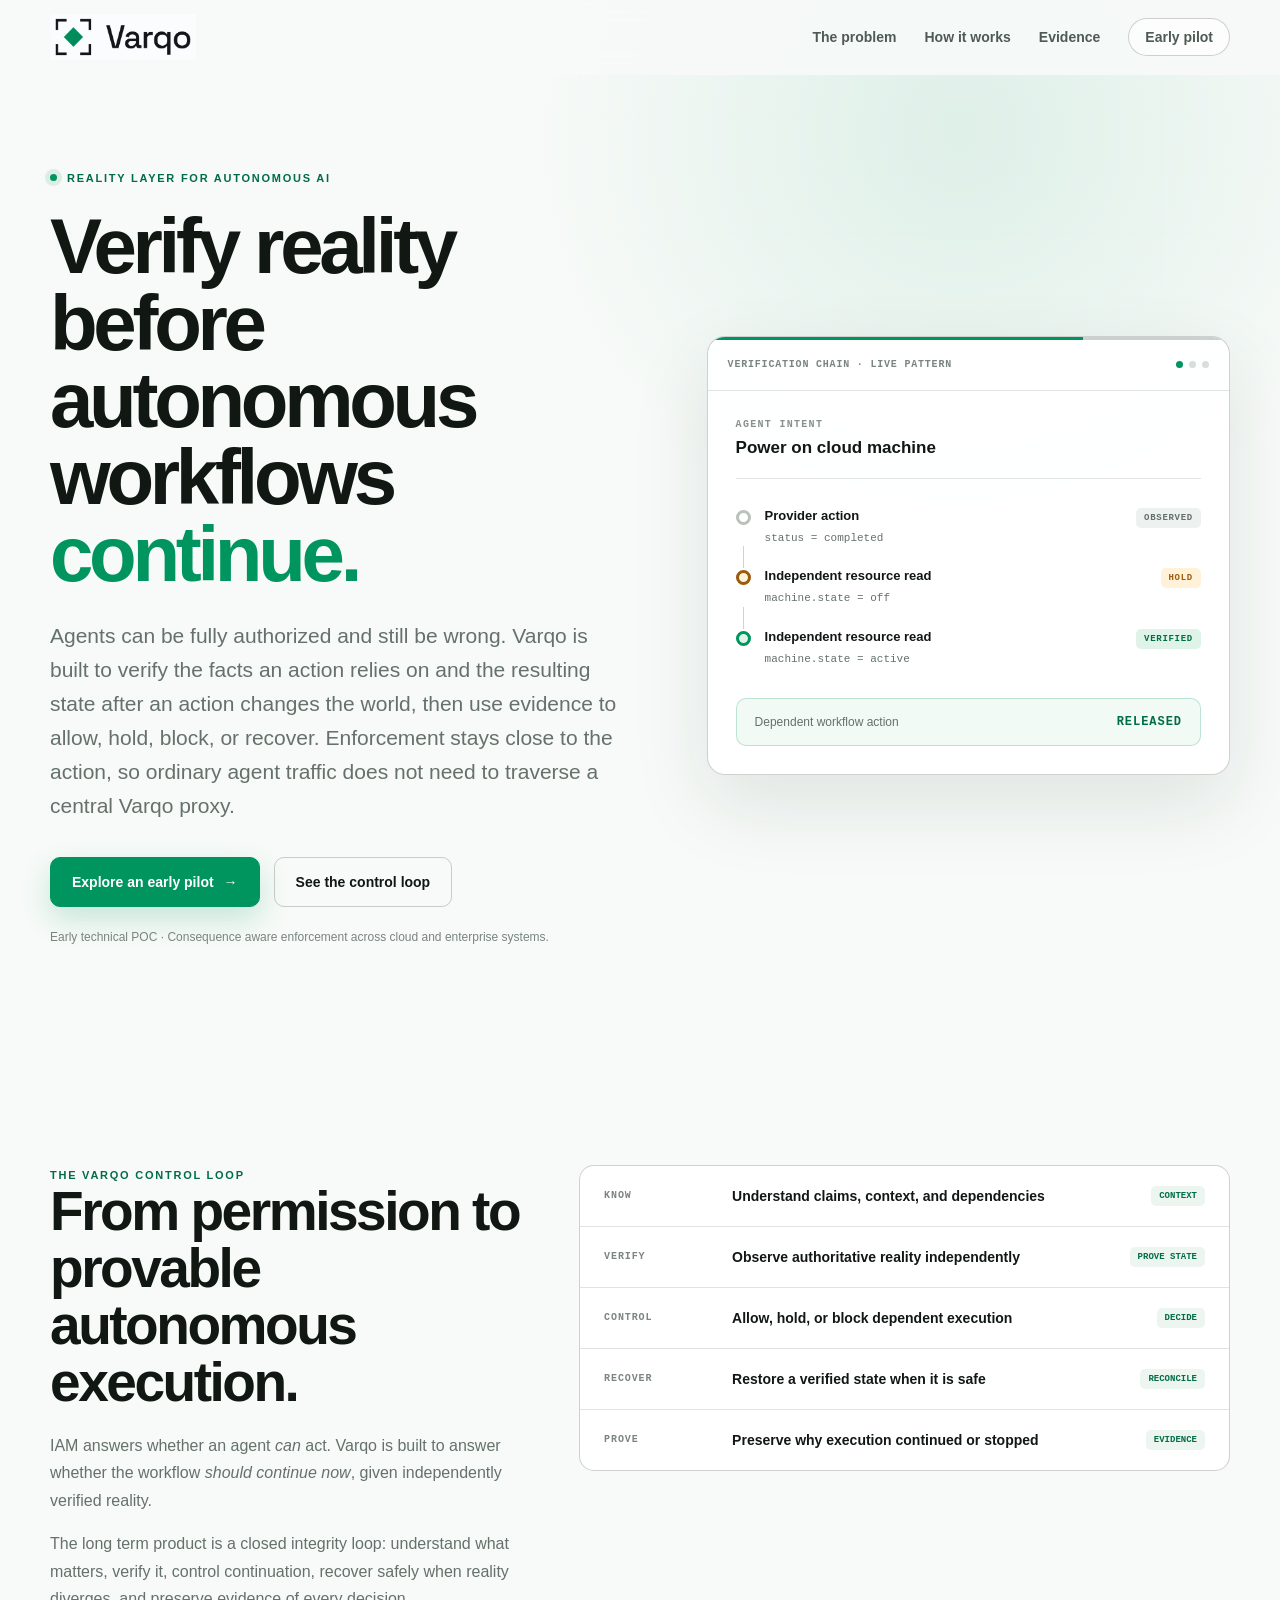
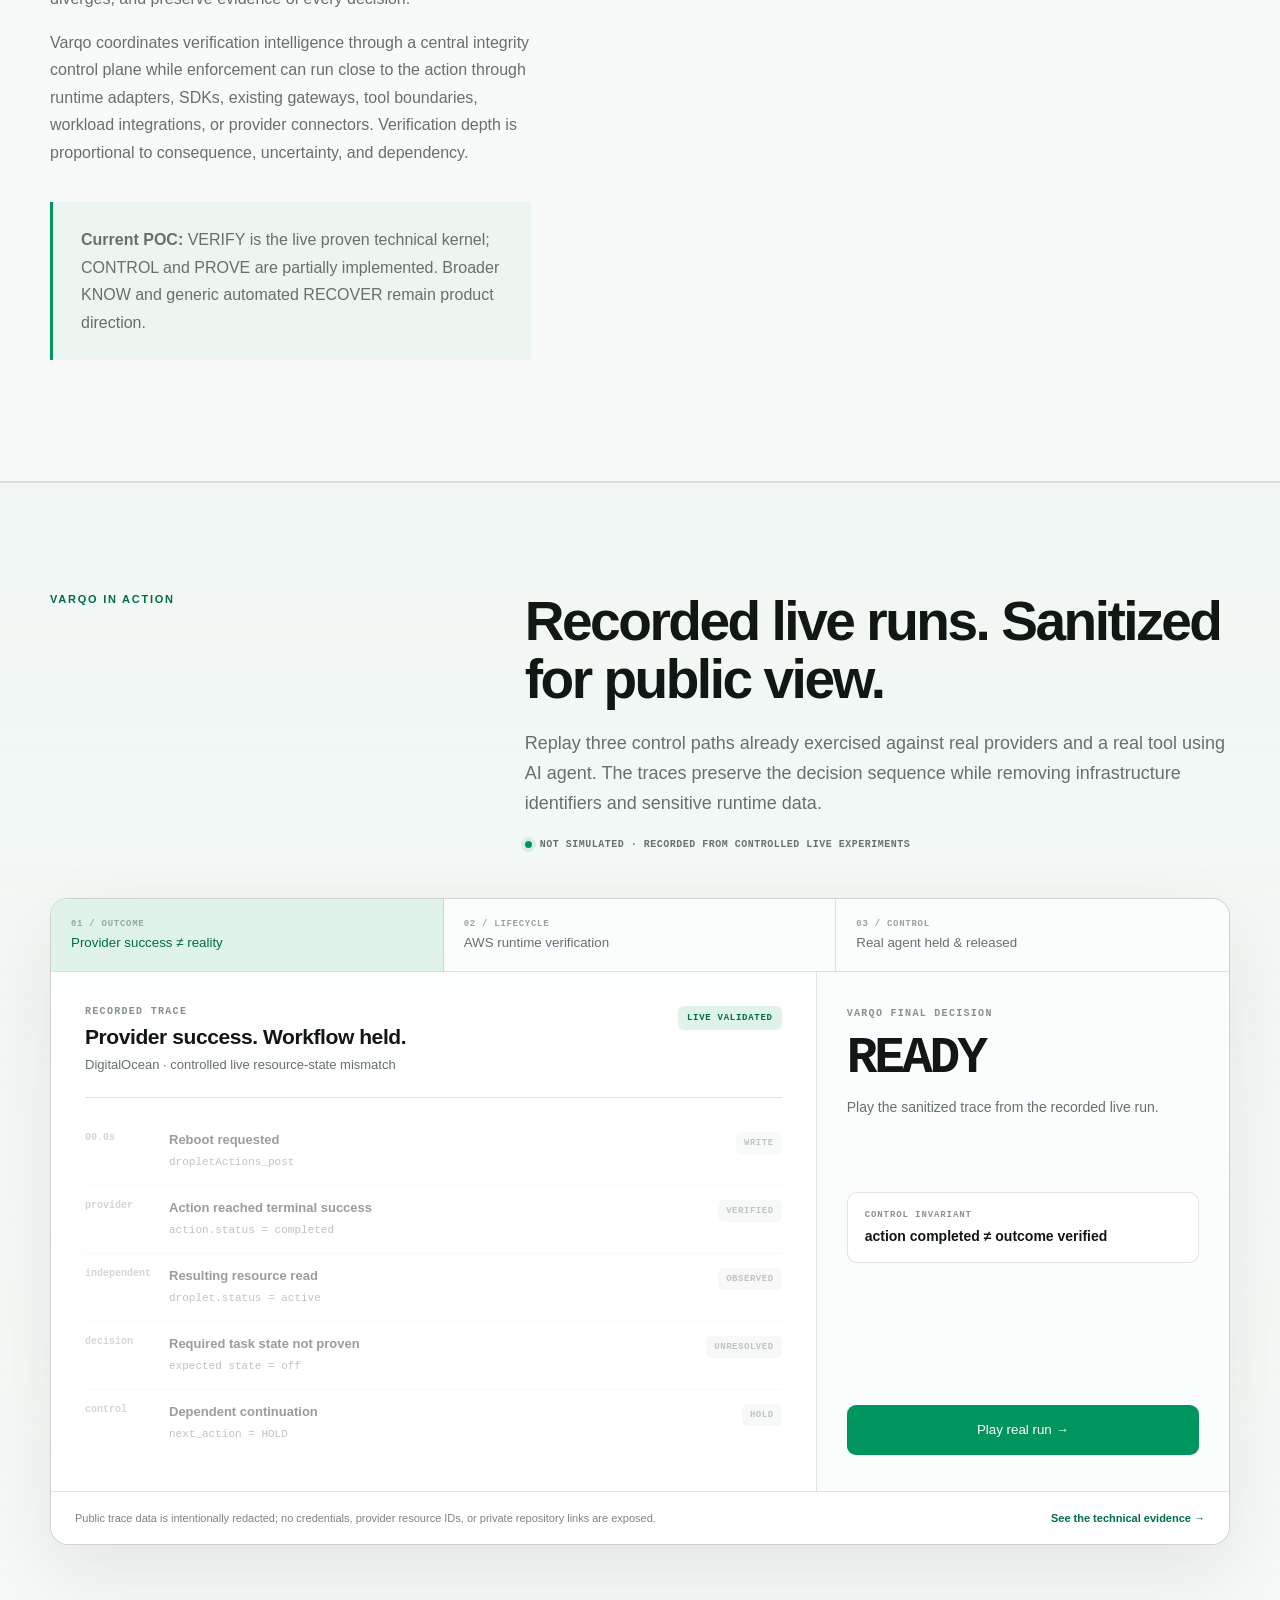
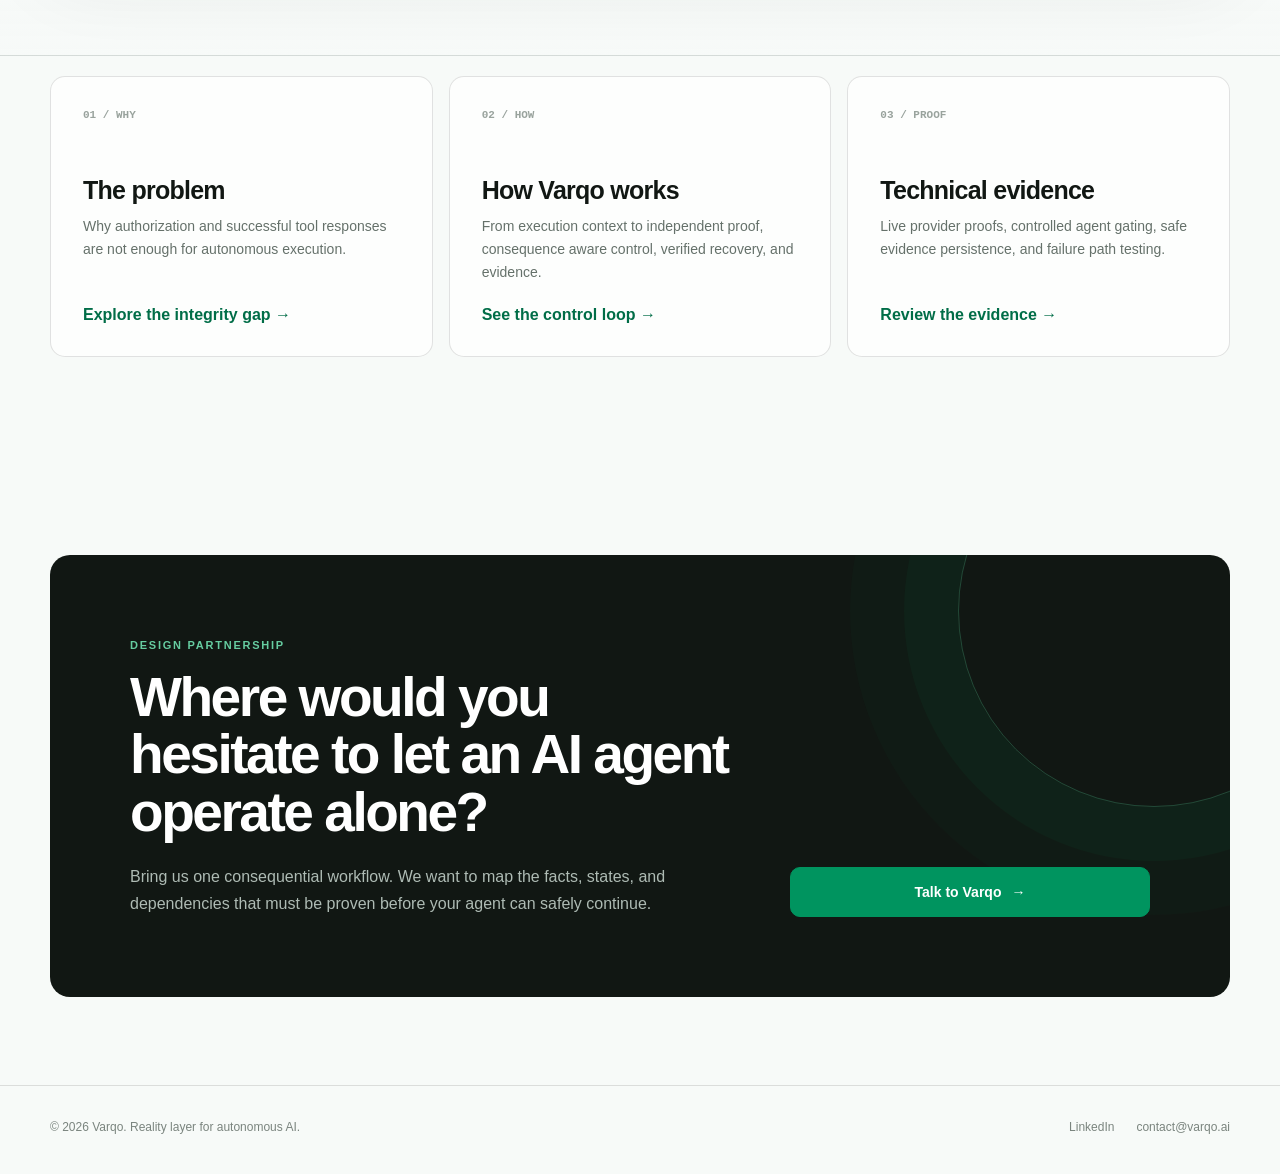
==== commit d66e8a3a: "Align site with verification R&D scope" ====
--- a/index.html
+++ b/index.html
@@ -4,7 +4,7 @@
   <meta charset="utf-8">
   <meta name="viewport" content="width=device-width, initial-scale=1">
   <meta name="theme-color" content="#f7faf8">
-  <meta name="description" content="Varqo is the reality layer for autonomous AI: verify consequential claims and system state, then allow, hold, block, or recover based on evidence.">
+  <meta name="description" content="Varqo is the reality layer for autonomous AI: verify consequential claims and resulting system state before dependent execution continues.">
   <meta name="robots" content="index, follow, max-image-preview:large">
   <title>Varqo — Reality Layer for Autonomous AI</title>
   <link rel="canonical" href="https://varqo.ai/">
@@ -14,12 +14,12 @@
   <meta property="og:type" content="website">
   <meta property="og:site_name" content="Varqo">
   <meta property="og:title" content="Varqo — Reality Layer for Autonomous AI">
-  <meta property="og:description" content="Authorized does not mean correct. Varqo verifies reality at the moment consequential AI decisions become actions.">
+  <meta property="og:description" content="Authorized does not mean correct. Varqo verifies the reality consequential AI workflows depend on before they continue.">
   <meta property="og:url" content="https://varqo.ai/">
   <meta property="og:image" content="https://varqo.ai/varqo-logo.png">
   <meta name="twitter:card" content="summary_large_image">
   <meta name="twitter:title" content="Varqo — Reality Layer for Autonomous AI">
-  <meta name="twitter:description" content="Authorized does not mean correct. Varqo verifies reality at the moment consequential AI decisions become actions.">
+  <meta name="twitter:description" content="Authorized does not mean correct. Varqo verifies the reality consequential AI workflows depend on before they continue.">
   <meta name="twitter:image" content="https://varqo.ai/varqo-logo.png">
   <script type="application/ld+json">{"@context":"https://schema.org","@type":"Organization","name":"Varqo","url":"https://varqo.ai/","logo":"https://varqo.ai/varqo-logo.png","email":"contact@varqo.ai","description":"The reality layer for autonomous AI, focused on execution integrity for consequential actions."}</script>
 </head>
@@ -41,8 +41,8 @@
     <div class="container hero">
       <div>
         <div class="eyebrow">Reality layer for autonomous AI</div>
-        <h1>Verify reality before consequential AI decisions become <span>actions.</span></h1>
-        <p class="hero-copy">Agents can be fully authorized and still be wrong. Varqo independently verifies the consequential facts and system states an action depends on, then uses evidence to allow, hold, block, or recover. Enforcement stays close to the action, so ordinary agent traffic does not need to traverse a central Varqo proxy.</p>
+        <h1>Verify reality before autonomous workflows <span>continue.</span></h1>
+        <p class="hero-copy">Agents can be fully authorized and still be wrong. Varqo is built to verify the facts an action relies on and the resulting state after an action changes the world, then use evidence to allow, hold, block, or recover. Enforcement stays close to the action, so ordinary agent traffic does not need to traverse a central Varqo proxy.</p>
         <div class="actions">
           <a class="button primary" href="mailto:contact@varqo.ai?subject=Varqo%20design%20partner%20inquiry">Explore an early pilot <span aria-hidden="true">→</span></a>
           <a class="button" href="/how-it-works/">See the control loop</a>
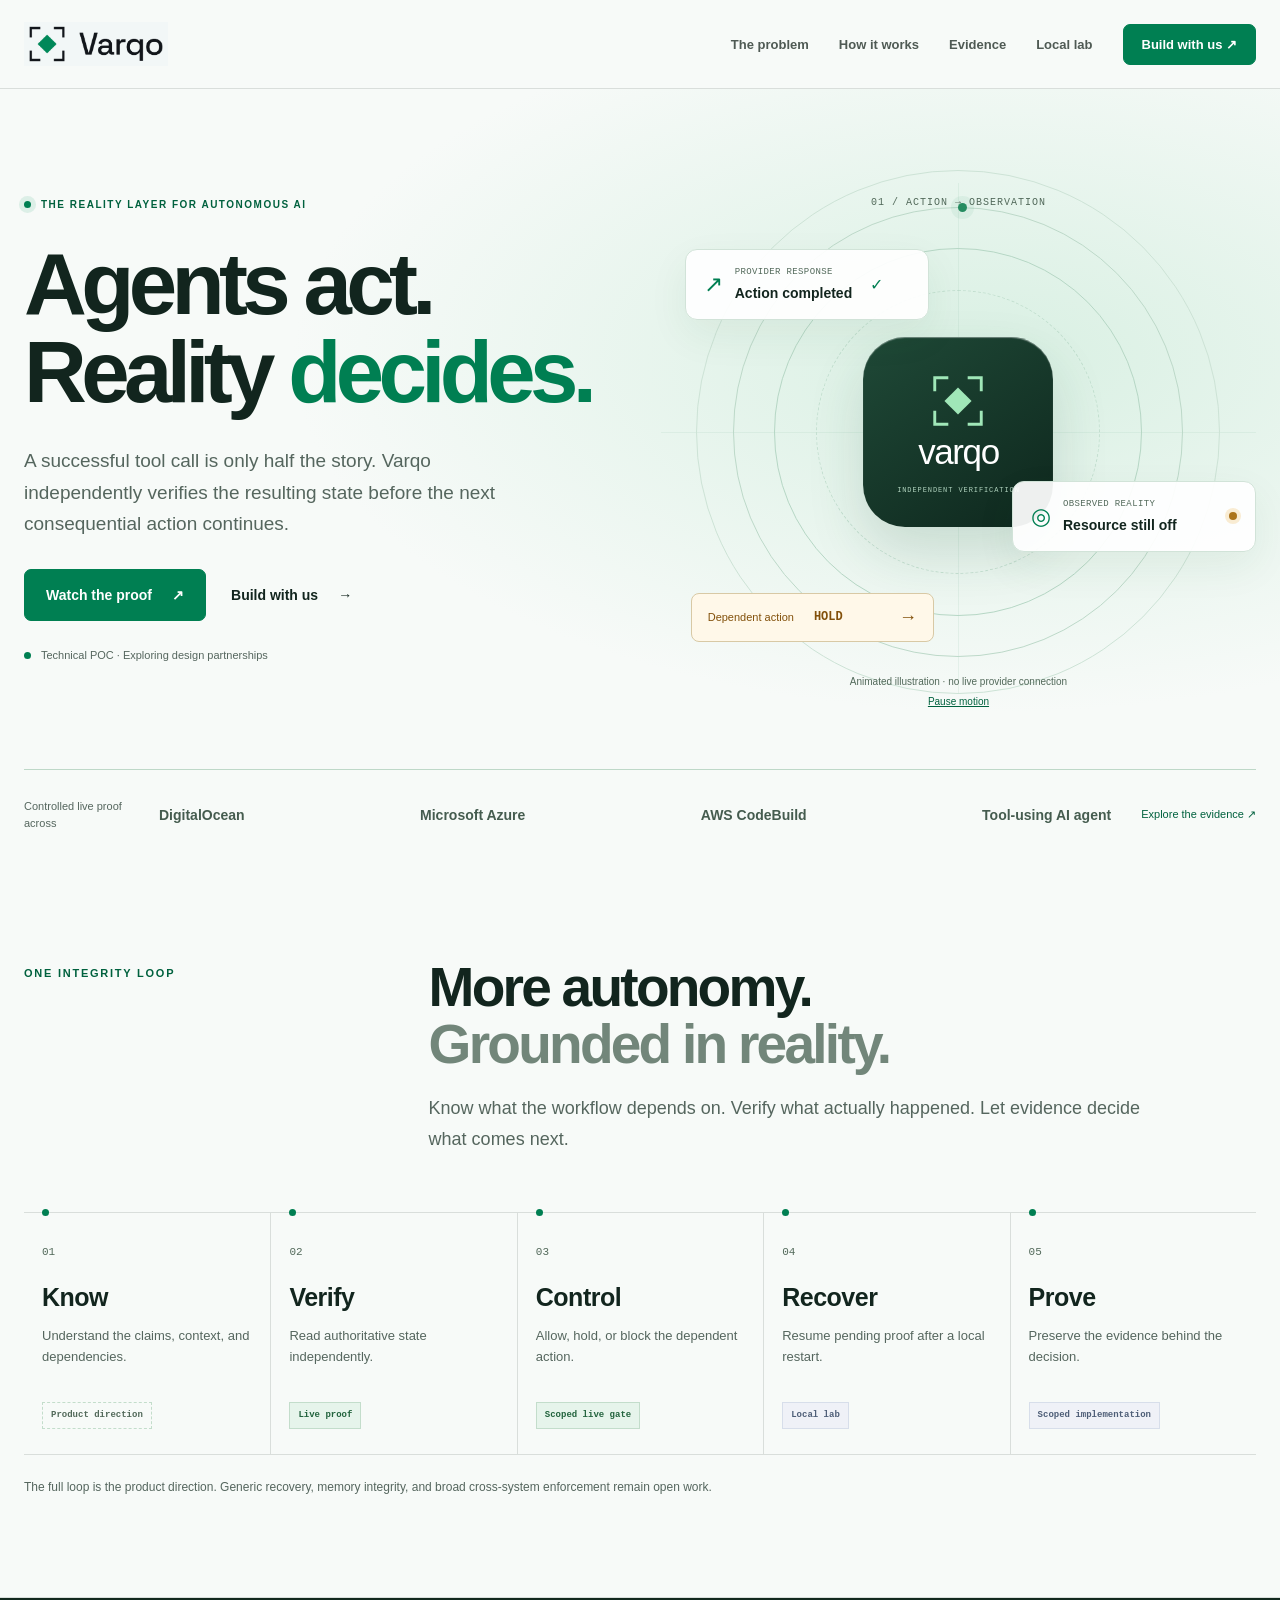
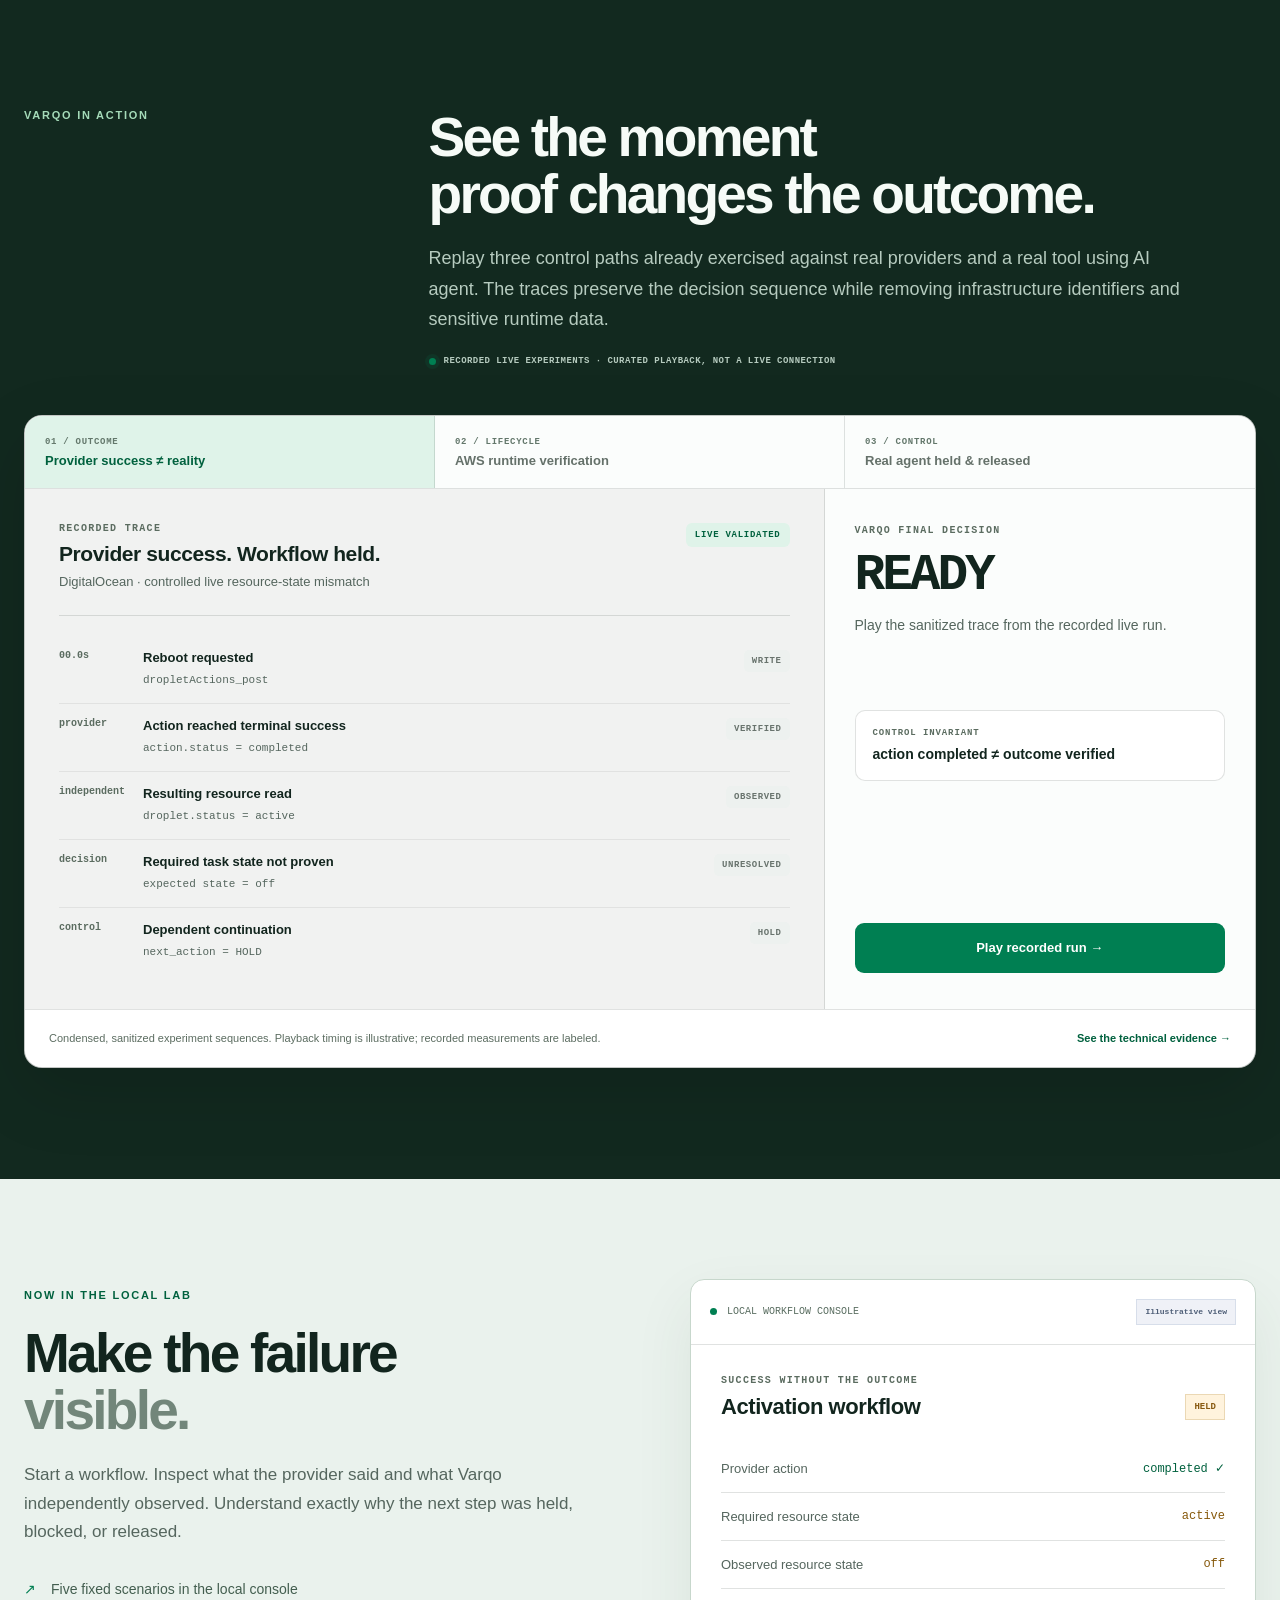
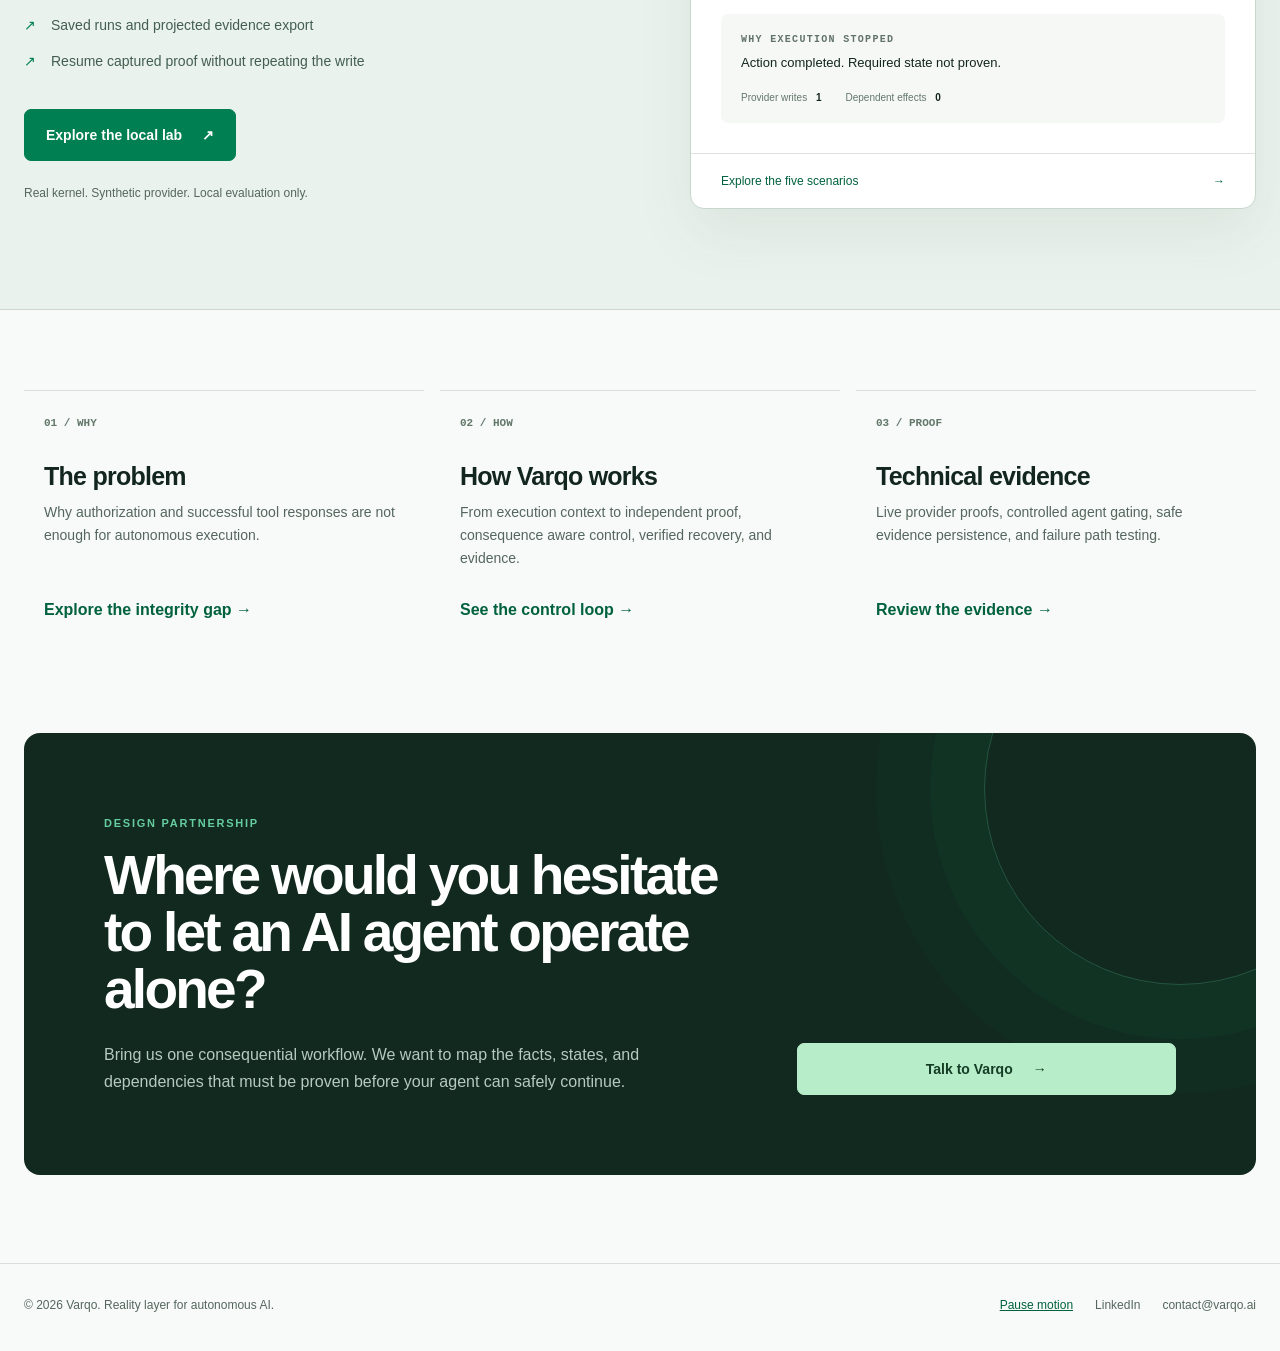
==== commit 31e493da: "Refresh site motion and align public evidence with the local product" ====
--- a/index.html
+++ b/index.html
@@ -11,6 +11,7 @@
   <link rel="icon" type="image/png" href="/favicon.png">
   <link rel="stylesheet" href="/styles.css">
   <link rel="stylesheet" href="/action.css">
+  <link rel="stylesheet" href="/experience.css">
   <meta property="og:type" content="website">
   <meta property="og:site_name" content="Varqo">
   <meta property="og:title" content="Varqo — Reality Layer for Autonomous AI">
@@ -24,61 +25,58 @@
   <script type="application/ld+json">{"@context":"https://schema.org","@type":"Organization","name":"Varqo","url":"https://varqo.ai/","logo":"https://varqo.ai/varqo-logo.png","email":"contact@varqo.ai","description":"The reality layer for autonomous AI, focused on execution integrity for consequential actions."}</script>
 </head>
 <body>
+  <a class="skip-link" href="#main">Skip to content</a>
   <div class="grid" aria-hidden="true"></div>
   <header class="site-header">
     <nav class="container nav" aria-label="Main navigation">
       <a class="brand" href="/" aria-label="Varqo home"><img src="/varqo-logo.png" alt="Varqo"></a>
-      <div class="nav-links">
+      <button class="menu-toggle" type="button" aria-controls="main-nav" aria-expanded="false" hidden>Menu <span aria-hidden="true">＋</span></button><div class="nav-links" id="main-nav">
         <a href="/problem/">The problem</a>
         <a href="/how-it-works/">How it works</a>
         <a href="/evidence/">Evidence</a>
-        <a class="nav-cta" href="mailto:contact@varqo.ai?subject=Varqo%20design%20partner%20inquiry">Early pilot</a>
+        <a href="/lab/">Local lab</a><a class="nav-cta" href="mailto:contact@varqo.ai?subject=Varqo%20design%20partner%20inquiry">Build with us <span aria-hidden="true">↗</span></a>
       </div>
     </nav>
   </header>
 
-  <main>
-    <div class="container hero">
-      <div>
-        <div class="eyebrow">Reality layer for autonomous AI</div>
-        <h1>Verify reality before autonomous workflows <span>continue.</span></h1>
-        <p class="hero-copy">Agents can be fully authorized and still be wrong. Varqo is built to verify the facts an action relies on and the resulting state after an action changes the world, then use evidence to allow, hold, block, or recover. Enforcement stays close to the action, so ordinary agent traffic does not need to traverse a central Varqo proxy.</p>
-        <div class="actions">
-          <a class="button primary" href="mailto:contact@varqo.ai?subject=Varqo%20design%20partner%20inquiry">Explore an early pilot <span aria-hidden="true">→</span></a>
-          <a class="button" href="/how-it-works/">See the control loop</a>
+  <main id="main" tabindex="-1">
+    <section class="hero-stage" aria-labelledby="hero-heading">
+      <div class="container hero">
+        <div class="hero-editorial">
+          <div class="eyebrow">The reality layer for autonomous AI</div>
+          <h1 id="hero-heading">Agents act.<br>Reality <span>decides.</span></h1>
+          <p class="hero-copy">A successful tool call is only half the story. Varqo independently verifies the resulting state before the next consequential action continues.</p>
+          <div class="actions">
+            <a class="button primary" href="#action-heading">Watch the proof <span aria-hidden="true">↗</span></a>
+            <a class="button text-button" href="mailto:contact@varqo.ai?subject=Varqo%20design%20partner%20inquiry">Build with us <span aria-hidden="true">→</span></a>
+          </div>
+          <p class="hero-note"><span class="status-dot" aria-hidden="true"></span> Technical POC · Exploring design partnerships</p>
         </div>
-        <p class="hero-note">Early technical POC · Consequence aware enforcement across cloud and enterprise systems.</p>
+        <figure class="reality-scene" data-reality-scene data-phase="held" aria-label="Illustration: a completed provider action stays held until an independent read verifies the required resource state.">
+          <div class="scene-orbits" aria-hidden="true"><i></i><i></i><i></i><div class="orbit-particle"></div></div>
+          <div class="scene-axis axis-horizontal" aria-hidden="true"></div><div class="scene-axis axis-vertical" aria-hidden="true"></div>
+          <div class="scene-tag scene-tag-top">01 / ACTION → OBSERVATION</div>
+          <div class="signal-card signal-action"><span class="signal-icon" aria-hidden="true">↗</span><div><span class="signal-label">Provider response</span><strong>Action completed</strong></div><span class="signal-check" aria-hidden="true">✓</span></div>
+          <div class="integrity-core"><svg viewBox="0 0 64 64" aria-hidden="true"><path d="M22 8H8v14M42 8h14v14M8 42v14h14M56 42v14H42"/><path class="core-diamond" d="m32 18 14 14-14 14-14-14Z"/></svg><strong>varqo</strong><span>INDEPENDENT VERIFICATION</span></div>
+          <div class="signal-card signal-reality"><span class="signal-icon" aria-hidden="true">◎</span><div><span class="signal-label">Observed reality</span><strong data-reality-state>Resource still off</strong></div><span class="state-light" aria-hidden="true"></span></div>
+          <div class="signal-gate"><span>Dependent action</span><strong data-reality-gate>HOLD</strong><span class="gate-arrow" aria-hidden="true">→</span></div>
+          <figcaption>Animated illustration · no live provider connection <button class="motion-toggle" data-motion-toggle type="button" aria-pressed="false" hidden>Pause motion</button></figcaption>
+        </figure>
       </div>
+      <div class="container proof-strip"><span>Controlled live proof across</span><div><strong>DigitalOcean</strong><strong>Microsoft Azure</strong><strong>AWS CodeBuild</strong><strong>Tool-using AI agent</strong></div><a href="/evidence/">Explore the evidence <span aria-hidden="true">↗</span></a></div>
+    </section>
 
-      <aside class="proof" aria-label="Example Varqo verification chain">
-        <div class="proof-bar"><span>Verification chain · live pattern</span><span class="dots" aria-hidden="true"><i></i><i></i><i></i></span></div>
-        <div class="proof-body">
-          <div class="intent"><span class="label">Agent intent</span><strong>Power on cloud machine</strong></div>
-          <div class="proof-row"><i class="dot"></i><div class="proof-main"><strong>Provider action</strong><span>status = completed</span></div><span class="verdict">OBSERVED</span></div>
-          <div class="proof-row hold"><i class="dot"></i><div class="proof-main"><strong>Independent resource read</strong><span>machine.state = off</span></div><span class="verdict">HOLD</span></div>
-          <div class="proof-row verified"><i class="dot"></i><div class="proof-main"><strong>Independent resource read</strong><span>machine.state = active</span></div><span class="verdict">VERIFIED</span></div>
-          <div class="proof-result"><span>Dependent workflow action</span><strong>RELEASED</strong></div>
+    <section class="integrity-section section" aria-labelledby="architecture-heading">
+      <div class="container">
+        <div class="section-heading reveal"><span class="kicker">One integrity loop</span><div><h2 id="architecture-heading">More autonomy.<br><span class="muted-heading">Grounded in reality.</span></h2><p class="lead">Know what the workflow depends on. Verify what actually happened. Let evidence decide what comes next.</p></div></div>
+        <div class="loop-track reveal" aria-label="Product control loop and capability status">
+          <a href="/how-it-works/#north-star" class="loop-node"><span class="loop-index">01</span><h3>Know</h3><p>Understand the claims, context, and dependencies.</p><span class="scope direction">Product direction</span></a>
+          <a href="/evidence/#live-proofs" class="loop-node"><span class="loop-index">02</span><h3>Verify</h3><p>Read authoritative state independently.</p><span class="scope">Live proof</span></a>
+          <a href="/evidence/#live-proofs" class="loop-node"><span class="loop-index">03</span><h3>Control</h3><p>Allow, hold, or block the dependent action.</p><span class="scope">Scoped live gate</span></a>
+          <a href="/lab/#recovery" class="loop-node"><span class="loop-index">04</span><h3>Recover</h3><p>Resume pending proof after a local restart.</p><span class="scope local">Local lab</span></a>
+          <a href="/evidence/#local-evidence" class="loop-node"><span class="loop-index">05</span><h3>Prove</h3><p>Preserve the evidence behind the decision.</p><span class="scope local">Scoped implementation</span></a>
         </div>
-      </aside>
-    </div>
-
-    <section class="section" aria-labelledby="architecture-heading">
-      <div class="container scenario">
-        <div class="scenario-copy reveal">
-          <span class="kicker">The Varqo control loop</span>
-          <h2 id="architecture-heading">From permission to provable autonomous execution.</h2>
-          <p>IAM answers whether an agent <em>can</em> act. Varqo is built to answer whether the workflow <em>should continue now</em>, given independently verified reality.</p>
-          <p>The long term product is a closed integrity loop: understand what matters, verify it, control continuation, recover safely when reality diverges, and preserve evidence of every decision.</p>
-          <p>Varqo coordinates verification intelligence through a central integrity control plane while enforcement can run close to the action through runtime adapters, SDKs, existing gateways, tool boundaries, workload integrations, or provider connectors. Verification depth is proportional to consequence, uncertainty, and dependency.</p>
-          <p class="technical-note"><strong>Current POC:</strong> VERIFY is the live proven technical kernel; CONTROL and PROVE are partially implemented. Broader KNOW and generic automated RECOVER remain product direction.</p>
-        </div>
-        <div class="scenario-flow reveal" aria-label="Varqo product architecture">
-          <div class="scenario-step"><span class="who">Know</span><strong>Understand claims, context, and dependencies</strong><em>CONTEXT</em></div>
-          <div class="scenario-step"><span class="who">Verify</span><strong>Observe authoritative reality independently</strong><em>PROVE STATE</em></div>
-          <div class="scenario-step"><span class="who">Control</span><strong>Allow, hold, or block dependent execution</strong><em>DECIDE</em></div>
-          <div class="scenario-step"><span class="who">Recover</span><strong>Restore a verified state when it is safe</strong><em>RECONCILE</em></div>
-          <div class="scenario-step"><span class="who">Prove</span><strong>Preserve why execution continued or stopped</strong><em>EVIDENCE</em></div>
-        </div>
+        <p class="section-footnote reveal">The full loop is the product direction. Generic recovery, memory integrity, and broad cross-system enforcement remain open work.</p>
       </div>
     </section>
 
@@ -87,9 +85,10 @@
         <div class="action-intro reveal">
           <span class="kicker">Varqo in action</span>
           <div>
-            <h2 id="action-heading">Recorded live runs. Sanitized for public view.</h2>
+            <h2 id="action-heading">See the moment<br>proof changes the outcome.</h2>
             <p class="lead">Replay three control paths already exercised against real providers and a real tool using AI agent. The traces preserve the decision sequence while removing infrastructure identifiers and sensitive runtime data.</p>
-            <span class="action-proof-note">Not simulated · recorded from controlled live experiments</span>
+            <noscript><p>Enable JavaScript to replay these curated sequences, or <a href="/evidence/">read the technical evidence</a>.</p></noscript>
+            <span class="action-proof-note">Recorded live experiments · curated playback, not a live connection</span>
           </div>
         </div>
 
@@ -119,10 +118,17 @@
           </div>
 
           <div class="action-footer">
-            <span>Public trace data is intentionally redacted; no credentials, provider resource IDs, or private repository links are exposed.</span>
+            <span>Condensed, sanitized experiment sequences. Playback timing is illustrative; recorded measurements are labeled.</span>
             <a href="/evidence/">See the technical evidence →</a>
           </div>
         </div>
+      </div>
+    </section>
+
+    <section class="lab-feature section" aria-labelledby="lab-heading">
+      <div class="container lab-feature-grid">
+        <div class="reveal"><span class="kicker">Now in the local lab</span><h2 id="lab-heading">Make the failure<br><span class="muted-heading">visible.</span></h2><p class="lead">Start a workflow. Inspect what the provider said and what Varqo independently observed. Understand exactly why the next step was held, blocked, or released.</p><ul class="feature-list"><li>Five fixed scenarios in the local console</li><li>Saved runs and projected evidence export</li><li>Resume captured proof without repeating the write</li></ul><a class="button primary" href="/lab/">Explore the local lab <span aria-hidden="true">↗</span></a><p class="section-footnote">Real kernel. Synthetic provider. Local evaluation only.</p></div>
+        <div class="lab-preview reveal"><div class="lab-preview-bar"><span class="status-dot" aria-hidden="true"></span> LOCAL WORKFLOW CONSOLE <span class="scope local">Illustrative view</span></div><div class="lab-preview-body"><span class="label">Success without the outcome</span><div class="lab-preview-title"><h3>Activation workflow</h3><span class="scope held">HELD</span></div><div class="observation"><span>Provider action</span><strong>completed <span aria-hidden="true">✓</span></strong></div><div class="observation mismatch"><span>Required resource state</span><strong>active</strong></div><div class="observation mismatch"><span>Observed resource state</span><strong>off</strong></div><div class="lab-decision"><span class="label">Why execution stopped</span><p>Action completed. Required state not proven.</p><div><span>Provider writes <strong>1</strong></span><span>Dependent effects <strong>0</strong></span></div></div></div><a class="lab-preview-link" href="/lab/#scenarios">Explore the five scenarios <span aria-hidden="true">→</span></a></div>
       </div>
     </section>
 
@@ -144,8 +150,8 @@
     </section>
   </main>
 
-  <footer><div class="container footer-inner"><span>© <span data-year>2026</span> Varqo. Reality layer for autonomous AI.</span><div class="footer-links"><a href="https://www.linkedin.com/company/144802025" target="_blank" rel="noopener noreferrer">LinkedIn</a><a href="mailto:contact@varqo.ai">contact@varqo.ai</a></div></div></footer>
-  <script src="/site.js" defer></script>
+  <footer><div class="container footer-inner"><span>© <span data-year>2026</span> Varqo. Reality layer for autonomous AI.</span><div class="footer-links"><button class="motion-toggle" type="button" data-motion-toggle aria-pressed="false" hidden>Pause motion</button><a href="https://www.linkedin.com/company/144802025" target="_blank" rel="noopener noreferrer">LinkedIn</a><a href="mailto:contact@varqo.ai">contact@varqo.ai</a></div></div></footer>
+  <script src="/experience.js" defer></script><script src="/site.js" defer></script>
   <script src="/action.js" defer></script>
 </body>
 </html>
--- a/experience.css
+++ b/experience.css
@@ -0,0 +1,190 @@
+/* Shared visual system. All substantive content remains visible without JS. */
+:root { --bg:#f7faf8; --ink:#12251e; --green:#007f52; --green-dark:#00613e; --muted:#55665e; --max:1240px; --line:rgba(18,37,30,.13); }
+body { background:var(--bg); }
+::selection { background:#c5f5dc; color:#12251e; }
+button { font-family:inherit; }
+a,button { -webkit-tap-highlight-color:transparent; }
+a:focus-visible,button:focus-visible,summary:focus-visible { outline:3px solid #008052; outline-offset:5px; }
+main:focus { outline:none; }
+[id] { scroll-margin-top:105px; }
+.skip-link { position:fixed; left:20px; top:-70px; z-index:50; padding:14px 22px; background:var(--ink); color:white; border-radius:8px; }
+.skip-link:focus { top:12px; }
+.grid { display:none; }
+.site-header { background:rgba(247,250,248,.93); border-color:var(--line); }
+.nav { min-height:88px; }
+.brand img { width:144px; mix-blend-mode:multiply; }
+.nav-links { gap:30px; font-size:13px; }
+.nav-links a { position:relative; }
+.nav-links a:not(.nav-cta)::after { content:""; position:absolute; left:0; right:100%; bottom:-7px; height:2px; background:var(--green); transition:right .25s; }
+.nav-links a:hover::after,.nav-links a[aria-current]::after { right:0; }
+.nav-cta { border-color:var(--green); border-radius:7px; background:var(--green); color:#fff; padding:12px 18px; }
+.nav-links .nav-cta:hover { background:var(--green-dark); color:white; }
+.menu-toggle { display:none; }
+h1 { font-weight:610; letter-spacing:-.065em; }
+h2 { font-weight:580; letter-spacing:-.05em; }
+.button { border-radius:7px; gap:20px; min-height:52px; }
+.button.primary { box-shadow:none; }
+.button span,.path-arrow,.next-card .arrow { transition:transform .25s; }
+.button:hover span { transform:translate(3px,-2px); }
+.text-button { border-color:transparent; padding-left:10px; }
+.muted-heading { color:#72867a; }
+.status-dot { display:inline-block; width:7px; height:7px; border-radius:50%; background:var(--green); }
+.hero-stage { position:relative; overflow:hidden; background:radial-gradient(ellipse at 78% 35%,#d9f0e3 0,transparent 50%),var(--bg); }
+.hero { position:relative; grid-template-columns:1.02fr 1fr; gap:30px; min-height:680px; padding:82px 0 65px; }
+.hero h1 { font-size:clamp(62px,6.8vw,96px); line-height:1.02; margin-bottom:28px; }
+.hero .eyebrow { font-size:10px; margin-bottom:30px; letter-spacing:.15em; }
+.hero-copy { max-width:490px; font-size:19px; line-height:1.65; margin-bottom:30px; }
+.hero-note { display:flex; gap:10px; align-items:center; color:var(--muted); font-size:11px; margin-top:28px; }
+.reality-scene { position:relative; height:510px; margin:0; isolation:isolate; }
+.scene-orbits { position:absolute; width:450px; height:450px; left:50%; top:49%; transform:translate(-50%,-50%); border:1px solid #bdd9c9; border-radius:50%; }
+.scene-orbits i { position:absolute; inset:40px; border:1px solid #b6d7c5; border-radius:50%; }
+.scene-orbits i:nth-child(2) { inset:82px; border-style:dashed; opacity:.7; }
+.scene-orbits i:nth-child(3) { inset:-38px; border-color:#cde3d6; }
+.orbit-particle { position:absolute; inset:0; animation:orbit 26s linear infinite; }
+.orbit-particle::after { content:""; position:absolute; width:9px; height:9px; left:50%; top:-5px; border-radius:50%; background:#258c60; box-shadow:0 0 0 7px #258c6012; }
+.scene-axis { position:absolute; z-index:-1; background:#a6cbb933; }
+.axis-horizontal { width:100%; top:49%; height:1px; }
+.axis-vertical { height:100%; left:50%; width:1px; }
+.scene-tag { position:absolute; top:14px; left:50%; transform:translateX(-50%); white-space:nowrap; color:#52695a; font:10px ui-monospace,monospace; letter-spacing:.1em; }
+.integrity-core { position:absolute; left:50%; top:49%; transform:translate(-50%,-50%); width:190px; height:190px; display:flex; flex-direction:column; align-items:center; justify-content:center; border-radius:42px; background:linear-gradient(145deg,#1f4937,#0e271d); color:white; box-shadow:0 26px 55px #1c533326,inset 0 1px 1px #ffffff60; }
+.integrity-core svg { width:62px; height:62px; fill:none; stroke:#a0e7b8; stroke-width:3; }
+.integrity-core .core-diamond { fill:#a0e7b8; stroke:none; }
+.integrity-core strong { font-size:35px; font-weight:540; letter-spacing:-.04em; }
+.integrity-core > span { font:7px ui-monospace,monospace; letter-spacing:.13em; color:#afd2bd; margin-top:14px; }
+.signal-card { position:absolute; display:flex; align-items:center; gap:12px; min-width:244px; padding:17px 18px; border:1px solid #d1e3d8; border-radius:12px; background:#ffffffed; box-shadow:0 15px 40px #1c533311; z-index:2; }
+.signal-action { top:66px; left:4%; animation:float 6s ease-in-out infinite; }
+.signal-reality { top:298px; right:0; animation:float 6s ease-in-out -3s infinite; }
+.signal-icon { font-size:23px; color:var(--green); }
+.signal-label { display:block; margin-bottom:7px; color:#52695a; font:9px ui-monospace,monospace; text-transform:uppercase; letter-spacing:.04em; }
+.signal-card strong { font-size:14px; font-weight:600; }
+.signal-check { color:var(--green); margin-left:6px; font-size:16px; }
+.state-light { width:8px; height:8px; border-radius:50%; background:#ac741a; margin-left:auto; box-shadow:0 0 0 4px #f9ecd3; }
+.signal-gate { position:absolute; left:5%; bottom:51px; display:flex; align-items:center; gap:20px; padding:13px 16px; border:1px solid #d8c9a5; border-radius:8px; background:#fff8e9; color:#82500a; }
+.signal-gate > span:first-child { font-size:11px; }
+.signal-gate strong { font:700 12px ui-monospace,monospace; min-width:65px; }
+.gate-arrow { font-size:18px; }
+.reality-scene[data-phase="verified"] .signal-gate { color:var(--green-dark); border-color:#a2d6b7; background:#e9f8ed; }
+.reality-scene[data-phase="verified"] .state-light { background:var(--green); box-shadow:0 0 0 4px #dbf2e3; }
+.reality-scene[data-phase="verified"] .integrity-core { box-shadow:0 26px 55px #1c533326,0 0 0 10px #8aca9e20,inset 0 1px 1px #ffffff60; }
+.reality-scene figcaption { position:absolute; bottom:3px; left:0; width:100%; text-align:center; color:#52695a; font-size:10px; }
+.proof-strip { display:flex; align-items:center; justify-content:space-between; gap:30px; border-top:1px solid #bed8c8; padding:28px 0; font-size:11px; color:var(--muted); }
+.proof-strip > span { max-width:105px; line-height:1.5; }
+.proof-strip > div { display:flex; justify-content:space-between; flex:1; gap:25px; }
+.proof-strip strong { font-size:14px; color:#455c4f; font-weight:620; }
+.proof-strip a { text-decoration:none; color:var(--green-dark); white-space:nowrap; }
+.section { padding:100px 0; }
+.section-heading { grid-template-columns:.6fr 1.4fr; gap:50px; }
+.section-heading .kicker { padding-top:8px; }
+.loop-track { display:grid; grid-template-columns:repeat(5,minmax(0,1fr)); border-top:1px solid var(--line); }
+.loop-node { position:relative; text-decoration:none; padding:28px 18px 25px; border-bottom:1px solid var(--line); transition:background .25s; }
+.loop-node + .loop-node { border-left:1px solid var(--line); }
+.loop-node::before { content:""; position:absolute; top:-4px; left:18px; width:7px; height:7px; background:var(--green); border-radius:50%; }
+.loop-node:hover { background:#e7f3eb; }
+.loop-index { font:11px ui-monospace,monospace; color:#52695a; }
+.loop-node h3 { font-size:25px; font-weight:570; margin:24px 0 13px; }
+.loop-node p { color:var(--muted); font-size:13px; line-height:1.65; min-height:64px; }
+.scope { display:inline-block; width:max-content; max-width:100%; padding:6px 8px; border:1px solid #c3ddcb; background:#e6f4eb; color:#22633d; font:600 9px/1.4 ui-monospace,monospace; }
+.scope.local { background:#eff1f7; color:#4e5e77; border-color:#d7deea; }
+.scope.direction { background:transparent; color:#52695a; border-style:dashed; }
+.scope.held { background:#fff3dd; color:#885910; border-color:#ebd8b4; }
+.section-footnote { color:var(--muted); font-size:12px; line-height:1.7; margin:22px 0 0; }
+.lab-feature { background:#eaf2ed; }
+.lab-feature-grid { display:grid; grid-template-columns:1fr 1fr; gap:100px; align-items:center; }
+.lab-feature h2 { margin:22px 0; }
+.lab-feature .lead { font-size:17px; }
+.feature-list { list-style:none; padding:0; margin:24px 0 30px; }
+.feature-list li { padding:10px 0; font-size:14px; color:#435e4f; }
+.feature-list li::before { content:"↗"; margin-right:15px; color:var(--green); }
+.lab-preview { background:#fff; border:1px solid #c7d7cc; border-radius:14px; overflow:hidden; box-shadow:0 24px 60px #2d493514; }
+.lab-preview-bar { display:flex; gap:10px; align-items:center; padding:19px; border-bottom:1px solid var(--line); font:10px ui-monospace,monospace; color:#596d60; }
+.lab-preview-bar .scope { margin-left:auto; font-size:8px; }
+.lab-preview-body { padding:30px; }
+.lab-preview-title { display:flex; justify-content:space-between; gap:15px; align-items:center; margin-bottom:25px; }
+.lab-preview-title h3 { margin:0; font-weight:570; font-size:22px; }
+.observation { display:flex; justify-content:space-between; gap:15px; padding:16px 0; border-bottom:1px solid var(--line); font-size:13px; }
+.observation > span { color:var(--muted); }
+.observation strong { font:12px ui-monospace,monospace; color:var(--green-dark); }
+.observation.mismatch strong { color:#87590c; }
+.lab-decision { background:#f6f8f6; margin-top:25px; padding:20px; border-radius:7px; }
+.lab-decision .label { color:#617268; }
+.lab-decision p { font-size:13px; line-height:1.6; margin-bottom:18px; }
+.lab-decision > div { display:flex; gap:24px; color:#63776a; font-size:10px; }
+.lab-decision strong { margin-left:6px; color:var(--ink); }
+.lab-preview-link { display:flex; justify-content:space-between; padding:20px 30px; text-decoration:none; border-top:1px solid var(--line); font-size:12px; color:var(--green-dark); }
+.action-section { background:#12291f; color:#f6fbf7; }
+.action-section .kicker { color:#a5dbb9; }
+.action-section h2 { font-weight:560; }
+.action-section .lead,.action-proof-note { color:#b6cbbf; }
+.action-console { color:var(--ink); box-shadow:0 24px 70px #0002; }
+.action-intro { grid-template-columns:.6fr 1.4fr; gap:50px; }
+.action-proof-note { font-size:9px; line-height:1.7; }
+.action-event { opacity:1; }
+.action-event.good,.action-event.warn { opacity:1; }
+.action-event.active { background:#f1f7f3; }
+.action-footer { font-size:11px; line-height:1.6; }
+.home-paths { padding:80px 0 0; }
+.path-card { border-radius:0; border:0; border-top:1px solid var(--line); background:transparent; padding:26px 20px; }
+.path-number { margin-bottom:34px; color:#637b6b; }
+.pilot-card { background:#12291f; border-radius:16px; }
+.pilot-card::after { animation:float 8s ease-in-out infinite; }
+.pilot-card .button { background:#b8edc9; color:#143d25; border-color:#b8edc9; }
+.pilot-card p { color:#b6cbbf; }
+.motion-toggle { background:transparent; border:0; padding:0; color:var(--green-dark); font:inherit; text-decoration:underline; cursor:pointer; }
+.page-hero { position:relative; overflow:hidden; background:radial-gradient(ellipse at 95% 40%,#dfefe4,transparent 60%); }
+.page-hero::after { content:""; position:absolute; width:380px; height:380px; border:1px solid #bed7c766; border-radius:50%; right:-120px; top:20%; box-shadow:0 0 0 60px #bed7c722,0 0 0 120px #bed7c711; z-index:0; pointer-events:none; }
+.page-hero .container { position:relative; z-index:1; }
+.page-hero h1 { max-width:950px; font-size:clamp(48px,6vw,76px); }
+.page-hero .lead { font-size:18px; }
+.principle,.evidence-card { border-radius:10px; }
+.provider { flex-wrap:wrap; margin-bottom:30px; }
+.evidence-card { min-height:230px; }
+.evidence-card code { font-size:.9em; }
+.readiness-grid { display:grid; grid-template-columns:repeat(3,1fr); gap:24px; }
+.readiness-card { padding:30px 0; border-top:2px solid var(--green); }
+.readiness-card h3 { margin:25px 0 14px; font-size:24px; }
+.readiness-card p { color:var(--muted); font-size:14px; line-height:1.8; }
+.readiness-card:nth-child(2) { border-color:#97a9b6; }
+.readiness-card:nth-child(3) { border-color:#bda87c; }
+.lab-explorer { display:grid; grid-template-columns:1fr 1.2fr; gap:45px; align-items:start; }
+.lab-choices { display:grid; gap:8px; }
+.lab-choice { display:flex; align-items:center; gap:20px; text-align:left; padding:20px; border:1px solid var(--line); border-radius:7px; color:var(--ink); background:white; cursor:pointer; }
+.lab-choice > span { color:var(--muted); font:11px ui-monospace,monospace; }
+.lab-choice[aria-pressed="true"] { border-color:var(--green); background:#e3f3e8; box-shadow:inset 3px 0 var(--green); }
+.lab-choice strong { font-size:14px; font-weight:570; }
+.lab-view { border:1px solid var(--line); background:#fff; border-radius:12px; overflow:hidden; }
+.lab-view header { padding:24px; border-bottom:1px solid var(--line); }
+.lab-view h3 { font-size:22px; margin:12px 0; }
+.lab-view .lab-preview-body { padding:24px; }
+.lab-view [data-lab-explanation] { color:var(--muted); font-size:14px; line-height:1.7; margin:22px 0 0; }
+.recovery-steps { display:grid; grid-template-columns:repeat(4,1fr); gap:24px; }
+.recovery-step { border-top:1px solid var(--line); padding:25px 0; }
+.recovery-step > span { font:12px ui-monospace,monospace; color:var(--green); }
+.recovery-step h3 { font-size:21px; font-weight:550; margin:26px 0 15px; }
+.recovery-step p { font-size:14px; line-height:1.7; color:var(--muted); }
+.lab-limits { display:grid; grid-template-columns:1fr 1fr; gap:60px; }
+.lab-limits ul { padding-left:19px; color:var(--muted); font-size:15px; line-height:2; }
+.reveal { opacity:1; transform:none; }
+.motion-ready .reveal:not(.visible) { opacity:0; transform:translateY(24px); }
+.motion-ready .reveal { transition:opacity .65s ease,transform .65s cubic-bezier(.2,.6,.3,1); }
+[data-motion="paused"] *,[data-motion="paused"] *::before,[data-motion="paused"] *::after { animation-play-state:paused!important; transition:none!important; scroll-behavior:auto!important; }
+[data-motion="paused"] .reveal { opacity:1; transform:none; }
+@keyframes orbit { to { transform:rotate(360deg); } }
+@keyframes float { 0%,100% { transform:translateY(0); } 50% { transform:translateY(-9px); } }
+@media(min-width:961px) { .hero-editorial { padding-bottom:20px; } }
+@media(max-width:1100px) { .nav-links { gap:20px; } .hero { gap:12px; } .scene-orbits { width:370px; height:370px; } .signal-action { left:0; } .signal-reality { right:0; } .integrity-core { width:170px; height:170px; border-radius:35px; } .signal-card { min-width:220px; } .proof-strip { flex-wrap:wrap; } .proof-strip > div { gap:20px; } .lab-feature-grid { gap:45px; } }
+@media(max-width:960px) { .hero { grid-template-columns:1fr 1fr; min-height:620px; padding-top:64px; } .hero h1 { font-size:65px; } .hero-copy { font-size:17px; } .reality-scene { height:470px; } .signal-card { padding:13px; min-width:200px; gap:8px; } .signal-card strong { font-size:12px; } .signal-reality { top:285px; } .scene-orbits { width:310px; height:310px; } .signal-gate { left:0; bottom:45px; } .loop-track { grid-template-columns:repeat(3,1fr); } .loop-node:nth-child(4) { border-left:0; } .loop-node:nth-child(n+4)::before { display:none; } .section-heading,.action-intro { grid-template-columns:1fr; gap:24px; } .lab-feature-grid { gap:30px; } .lab-preview-title h3 { font-size:18px; } .lab-preview-body { padding:24px; } .lab-preview-bar { font-size:9px; flex-wrap:wrap; } .lab-preview-bar .scope { margin-left:0; } .readiness-grid { gap:20px; } .recovery-steps { grid-template-columns:repeat(2,1fr); } }
+@media(max-width:760px) { .nav { min-height:72px; flex-wrap:wrap; gap:0; } .brand img { width:124px; } .menu-toggle:not([hidden]) { display:flex; gap:18px; align-items:center; border:1px solid #a8bcb0; background:transparent; border-radius:6px; padding:10px 13px; color:var(--ink); font-size:13px; } .nav-links { width:100%; display:flex; align-items:stretch; flex-direction:column; gap:0; padding:12px 0 20px; } .nav-links > a:not(.nav-cta) { display:block; padding:15px 6px; border-bottom:1px solid var(--line); } .nav-links .nav-cta { margin-top:14px; text-align:center; padding:14px; } .nav-links a::after { display:none; } .menu-ready .nav-links { display:none; } .menu-ready .nav-links.is-open { display:flex; } .hero { grid-template-columns:1fr; padding:58px 0 25px; gap:24px; } .hero-editorial { max-width:550px; } .hero h1 { font-size:clamp(60px,12vw,82px); } .hero .eyebrow { font-size:9px; margin-bottom:27px; } .hero-copy { font-size:17px; max-width:500px; } .actions { flex-direction:row; } .hero .button { width:auto; font-size:13px; padding:0 16px; gap:13px; } .hero-note { font-size:10px; } .reality-scene { width:min(500px,100%); margin:auto; height:450px; } .scene-orbits { width:330px; height:330px; } .signal-action { top:45px; left:4%; } .signal-reality { top:274px; right:1%; } .signal-gate { bottom:40px; left:4%; } .scene-tag { top:8px; font-size:8px; } .integrity-core { top:47%; width:160px; height:160px; } .integrity-core svg { width:49px; height:49px; } .integrity-core strong { font-size:31px; } .integrity-core > span { font-size:6px; } .proof-strip { gap:16px; padding:24px 0; } .proof-strip > span { max-width:none; width:100%; } .proof-strip > div { display:grid; grid-template-columns:1fr 1fr; width:100%; flex:auto; row-gap:18px; } .proof-strip strong { font-size:13px; } .proof-strip a { margin-top:5px; } .section { padding:70px 0; } .loop-track { grid-template-columns:1fr; } .loop-node { display:grid; grid-template-columns:28px 1fr; gap:8px 15px; padding:22px 10px; } .loop-node + .loop-node { border-left:0; } .loop-node::before { display:none; } .loop-node h3 { margin:0; font-size:24px; } .loop-index { padding-top:5px; } .loop-node p { min-height:0; grid-column:2; margin:0; font-size:14px; } .loop-node .scope { grid-column:2; margin-top:4px; } .lab-feature-grid,.lab-explorer,.lab-limits { grid-template-columns:1fr; gap:35px; } .lab-feature .button { width:auto; } .lab-preview-title h3 { font-size:22px; } .readiness-grid { grid-template-columns:1fr; gap:0; } .readiness-card { padding-bottom:15px; } .lab-limits h2 { font-size:32px; } .footer-inner { gap:22px; } .footer-links { gap:20px; flex-wrap:wrap; } .page-hero h1 { font-size:clamp(43px,10vw,64px); } .page-hero .lead { font-size:17px; } .pilot-card { padding:38px 26px; gap:32px; } .pilot-card h2 { font-size:36px; } .action-intro h2 { font-size:38px; } .lab-preview-bar { font-size:9px; } }
+@media(max-width:370px) { .hero h1 { font-size:57px; } .hero .button { padding:0 12px; font-size:12px; } .reality-scene { height:420px; } .scene-orbits { width:270px; height:270px; } .signal-reality { top:253px; } .signal-gate { bottom:37px; gap:12px; } .signal-card { min-width:190px; } .recovery-steps { grid-template-columns:1fr; } .lab-preview-body { padding:20px; } }
+@media(prefers-reduced-motion:reduce) { html { scroll-behavior:auto; } *,*::before,*::after { animation:none!important; transition:none!important; } .motion-ready .reveal { opacity:1; transform:none; } }
+.reality-scene figcaption .motion-toggle { display:block; margin:9px auto 0; font-size:10px; }
+.reality-scene figcaption { bottom:-14px; }
+.inline-link { display:inline-block; margin-top:18px; color:var(--green-dark); font-size:13px; font-weight:650; }
+.label,.sim-role,.decision-rule span,.action-metric span,.action-time,.simulator-label,.action-footer { color:#5b6c60; }
+.scenario-option span,.action-tab span,.number,.path-number { color:#63776b; }
+.scenario-option,.sim-run,.action-tab,.action-run { font-family:inherit; font-size:13px; font-weight:600; }
+.sim-event { opacity:1; }
+
+.footer-inner,.hero-note { color:#55665e; }
+
+.lab-view:not([data-outcome="RELEASED"]) [data-lab-resource] { color:#885910; }
+.lab-view[data-outcome="BLOCKED"] [data-lab-action] { color:#9b3731; }
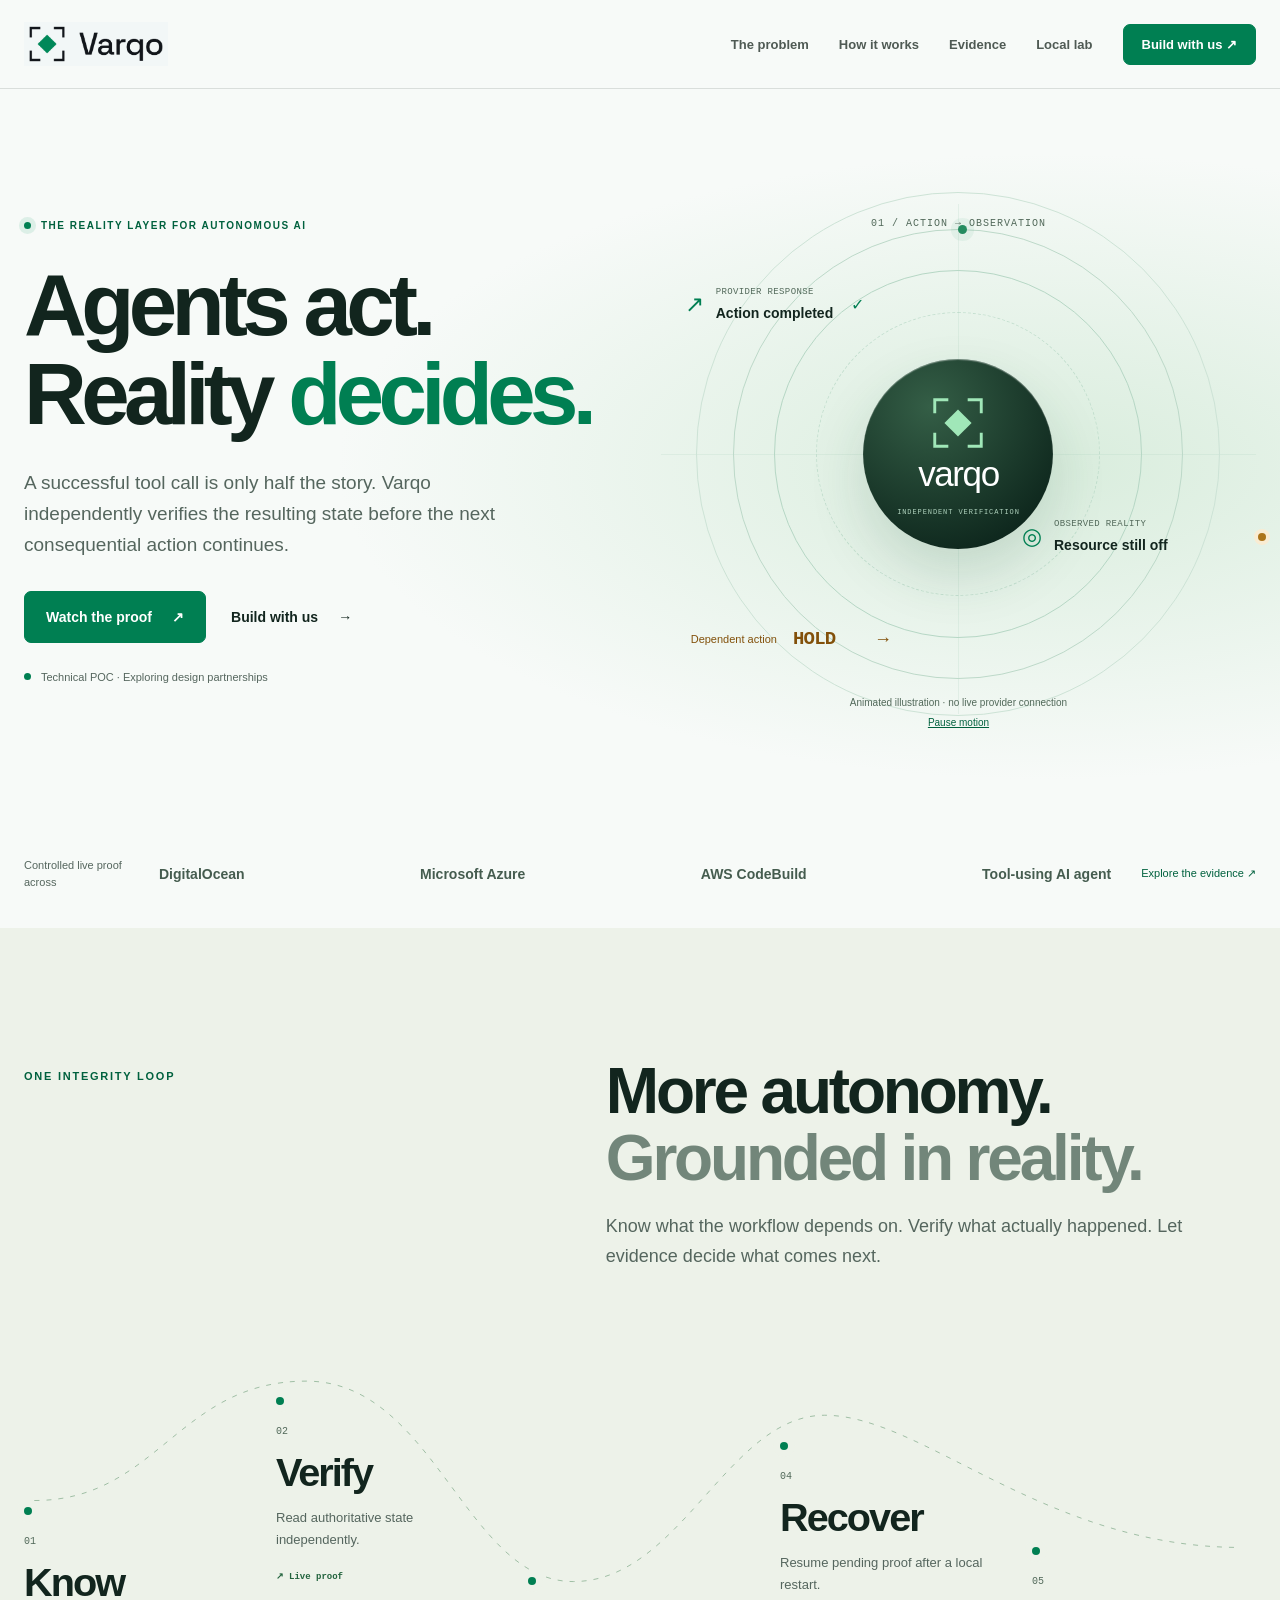
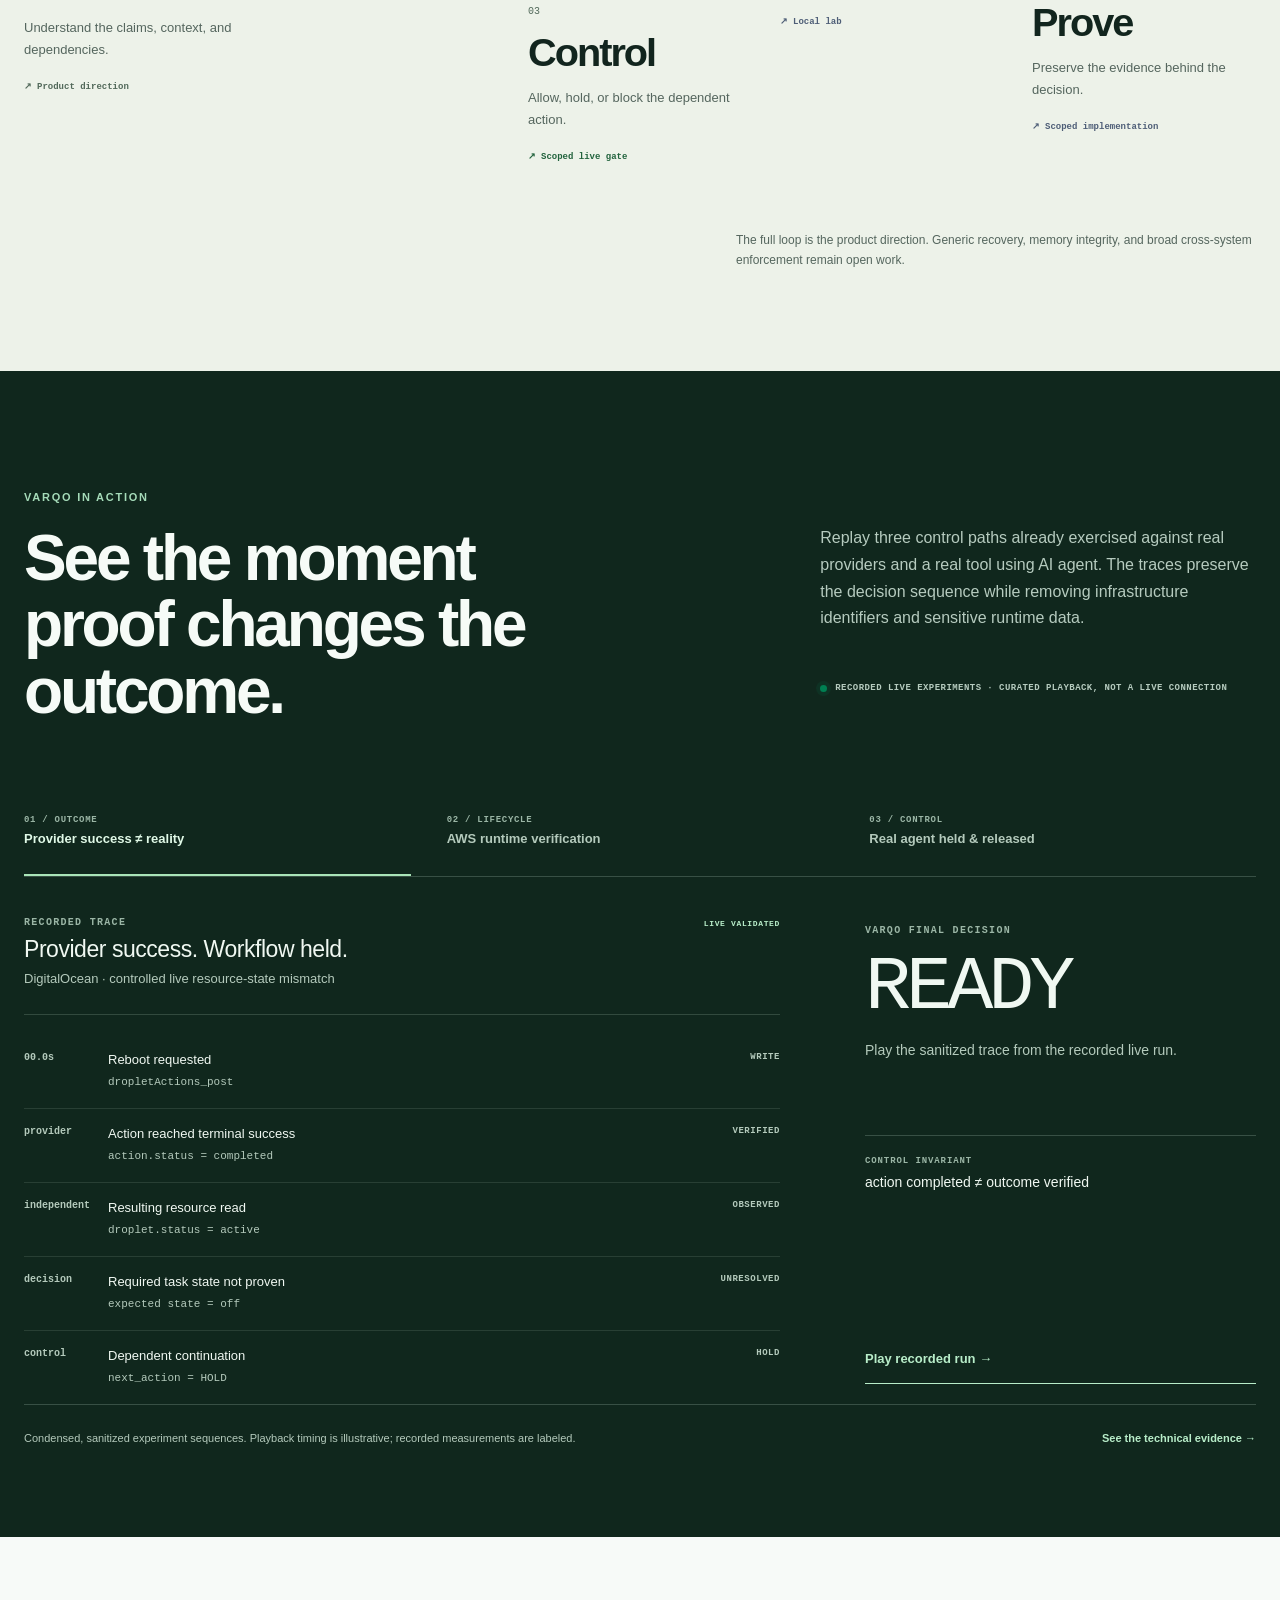
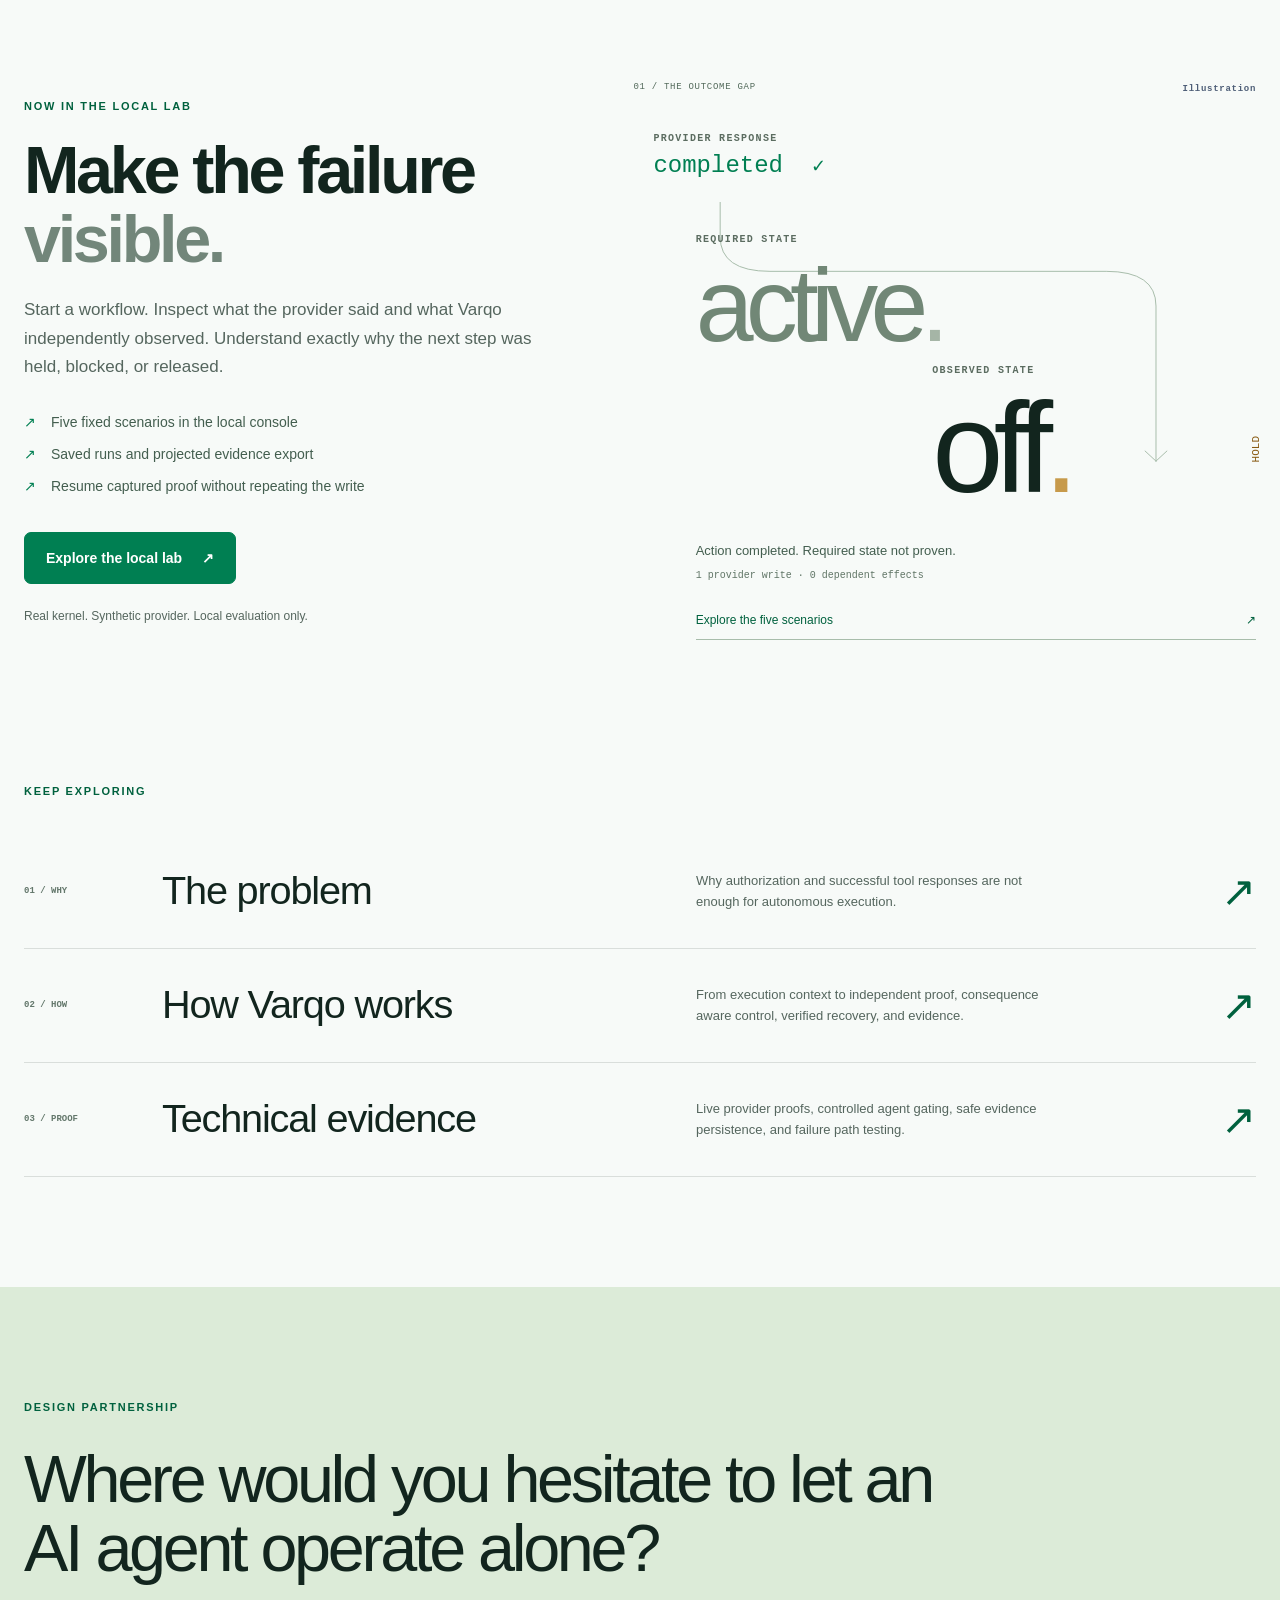
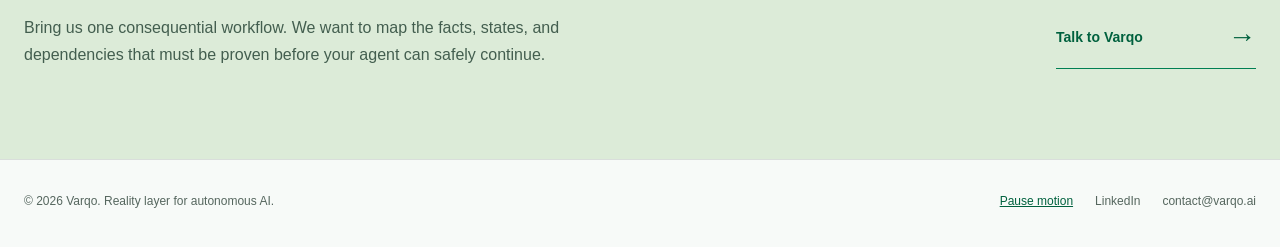
==== commit 7471f7d6: "Replace repeated marketing cards with open editorial compositions" ====
--- a/index.html
+++ b/index.html
@@ -24,7 +24,7 @@
   <meta name="twitter:image" content="https://varqo.ai/varqo-logo.png">
   <script type="application/ld+json">{"@context":"https://schema.org","@type":"Organization","name":"Varqo","url":"https://varqo.ai/","logo":"https://varqo.ai/varqo-logo.png","email":"contact@varqo.ai","description":"The reality layer for autonomous AI, focused on execution integrity for consequential actions."}</script>
 </head>
-<body>
+<body class="home-page">
   <a class="skip-link" href="#main">Skip to content</a>
   <div class="grid" aria-hidden="true"></div>
   <header class="site-header">
@@ -70,6 +70,7 @@
       <div class="container">
         <div class="section-heading reveal"><span class="kicker">One integrity loop</span><div><h2 id="architecture-heading">More autonomy.<br><span class="muted-heading">Grounded in reality.</span></h2><p class="lead">Know what the workflow depends on. Verify what actually happened. Let evidence decide what comes next.</p></div></div>
         <div class="loop-track reveal" aria-label="Product control loop and capability status">
+          <svg class="loop-line" viewBox="0 0 1200 340" preserveAspectRatio="none" aria-hidden="true"><path d="M10 180C130 180 150 40 275 40S430 275 535 275 685 80 780 80 995 235 1185 235"/></svg>
           <a href="/how-it-works/#north-star" class="loop-node"><span class="loop-index">01</span><h3>Know</h3><p>Understand the claims, context, and dependencies.</p><span class="scope direction">Product direction</span></a>
           <a href="/evidence/#live-proofs" class="loop-node"><span class="loop-index">02</span><h3>Verify</h3><p>Read authoritative state independently.</p><span class="scope">Live proof</span></a>
           <a href="/evidence/#live-proofs" class="loop-node"><span class="loop-index">03</span><h3>Control</h3><p>Allow, hold, or block the dependent action.</p><span class="scope">Scoped live gate</span></a>
@@ -128,12 +129,20 @@
     <section class="lab-feature section" aria-labelledby="lab-heading">
       <div class="container lab-feature-grid">
         <div class="reveal"><span class="kicker">Now in the local lab</span><h2 id="lab-heading">Make the failure<br><span class="muted-heading">visible.</span></h2><p class="lead">Start a workflow. Inspect what the provider said and what Varqo independently observed. Understand exactly why the next step was held, blocked, or released.</p><ul class="feature-list"><li>Five fixed scenarios in the local console</li><li>Saved runs and projected evidence export</li><li>Resume captured proof without repeating the write</li></ul><a class="button primary" href="/lab/">Explore the local lab <span aria-hidden="true">↗</span></a><p class="section-footnote">Real kernel. Synthetic provider. Local evaluation only.</p></div>
-        <div class="lab-preview reveal"><div class="lab-preview-bar"><span class="status-dot" aria-hidden="true"></span> LOCAL WORKFLOW CONSOLE <span class="scope local">Illustrative view</span></div><div class="lab-preview-body"><span class="label">Success without the outcome</span><div class="lab-preview-title"><h3>Activation workflow</h3><span class="scope held">HELD</span></div><div class="observation"><span>Provider action</span><strong>completed <span aria-hidden="true">✓</span></strong></div><div class="observation mismatch"><span>Required resource state</span><strong>active</strong></div><div class="observation mismatch"><span>Observed resource state</span><strong>off</strong></div><div class="lab-decision"><span class="label">Why execution stopped</span><p>Action completed. Required state not proven.</p><div><span>Provider writes <strong>1</strong></span><span>Dependent effects <strong>0</strong></span></div></div></div><a class="lab-preview-link" href="/lab/#scenarios">Explore the five scenarios <span aria-hidden="true">→</span></a></div>
+        <figure class="outcome-study reveal" aria-labelledby="outcome-study-caption">
+          <div class="study-header"><span>01 / THE OUTCOME GAP</span><span class="scope local">Illustration</span></div>
+          <div class="study-response"><span class="label">Provider response</span><strong>completed <span aria-hidden="true">✓</span></strong></div>
+          <svg class="study-connector" viewBox="0 0 500 300" preserveAspectRatio="none" aria-hidden="true"><path d="M70 0V40Q70 80 110 80H380Q420 80 420 120V300"/><path d="m411 287 9 12 9-12"/></svg>
+          <div class="study-required"><span class="label">Required state</span><strong>active<span aria-hidden="true">.</span></strong></div>
+          <div class="study-observed"><span class="label">Observed state</span><strong>off<span aria-hidden="true">.</span></strong><span class="study-verdict">HOLD</span></div>
+          <figcaption id="outcome-study-caption">Action completed. Required state not proven.<br><span>1 provider write · 0 dependent effects</span></figcaption>
+          <a class="study-link" href="/lab/#scenarios">Explore the five scenarios <span aria-hidden="true">↗</span></a>
+        </figure>
       </div>
     </section>
 
     <section class="home-paths" aria-label="Explore Varqo">
-      <div class="container path-grid reveal">
+      <div class="container path-grid reveal"><span class="kicker path-kicker">Keep exploring</span>
         <a class="path-card" href="/problem/"><span class="path-number">01 / WHY</span><h2>The problem</h2><p>Why authorization and successful tool responses are not enough for autonomous execution.</p><span class="path-arrow">Explore the integrity gap →</span></a>
         <a class="path-card" href="/how-it-works/"><span class="path-number">02 / HOW</span><h2>How Varqo works</h2><p>From execution context to independent proof, consequence aware control, verified recovery, and evidence.</p><span class="path-arrow">See the control loop →</span></a>
         <a class="path-card" href="/evidence/"><span class="path-number">03 / PROOF</span><h2>Technical evidence</h2><p>Live provider proofs, controlled agent gating, safe evidence persistence, and failure path testing.</p><span class="path-arrow">Review the evidence →</span></a>
--- a/experience.css
+++ b/experience.css
@@ -46,12 +46,12 @@
 .axis-horizontal { width:100%; top:49%; height:1px; }
 .axis-vertical { height:100%; left:50%; width:1px; }
 .scene-tag { position:absolute; top:14px; left:50%; transform:translateX(-50%); white-space:nowrap; color:#52695a; font:10px ui-monospace,monospace; letter-spacing:.1em; }
-.integrity-core { position:absolute; left:50%; top:49%; transform:translate(-50%,-50%); width:190px; height:190px; display:flex; flex-direction:column; align-items:center; justify-content:center; border-radius:42px; background:linear-gradient(145deg,#1f4937,#0e271d); color:white; box-shadow:0 26px 55px #1c533326,inset 0 1px 1px #ffffff60; }
+.integrity-core { position:absolute; left:50%; top:49%; transform:translate(-50%,-50%); width:190px; height:190px; display:flex; flex-direction:column; align-items:center; justify-content:center; border-radius:50%; background:radial-gradient(circle at 35% 25%,#345e46,#0e271d 80%); color:white; box-shadow:0 26px 55px #1c533326,inset 0 1px 1px #ffffff60; }
 .integrity-core svg { width:62px; height:62px; fill:none; stroke:#a0e7b8; stroke-width:3; }
 .integrity-core .core-diamond { fill:#a0e7b8; stroke:none; }
 .integrity-core strong { font-size:35px; font-weight:540; letter-spacing:-.04em; }
 .integrity-core > span { font:7px ui-monospace,monospace; letter-spacing:.13em; color:#afd2bd; margin-top:14px; }
-.signal-card { position:absolute; display:flex; align-items:center; gap:12px; min-width:244px; padding:17px 18px; border:1px solid #d1e3d8; border-radius:12px; background:#ffffffed; box-shadow:0 15px 40px #1c533311; z-index:2; }
+.signal-card { position:absolute; display:flex; align-items:center; gap:12px; min-width:244px; padding:17px 0; border:0; border-radius:0; background:transparent; box-shadow:none; z-index:2; }
 .signal-action { top:66px; left:4%; animation:float 6s ease-in-out infinite; }
 .signal-reality { top:298px; right:0; animation:float 6s ease-in-out -3s infinite; }
 .signal-icon { font-size:23px; color:var(--green); }
@@ -59,11 +59,11 @@
 .signal-card strong { font-size:14px; font-weight:600; }
 .signal-check { color:var(--green); margin-left:6px; font-size:16px; }
 .state-light { width:8px; height:8px; border-radius:50%; background:#ac741a; margin-left:auto; box-shadow:0 0 0 4px #f9ecd3; }
-.signal-gate { position:absolute; left:5%; bottom:51px; display:flex; align-items:center; gap:20px; padding:13px 16px; border:1px solid #d8c9a5; border-radius:8px; background:#fff8e9; color:#82500a; }
+.signal-gate { position:absolute; left:5%; bottom:51px; display:flex; align-items:center; gap:20px; padding:13px 0; border:0; border-radius:0; background:transparent; color:#82500a; }
 .signal-gate > span:first-child { font-size:11px; }
 .signal-gate strong { font:700 12px ui-monospace,monospace; min-width:65px; }
 .gate-arrow { font-size:18px; }
-.reality-scene[data-phase="verified"] .signal-gate { color:var(--green-dark); border-color:#a2d6b7; background:#e9f8ed; }
+.reality-scene[data-phase="verified"] .signal-gate { color:var(--green-dark); }
 .reality-scene[data-phase="verified"] .state-light { background:var(--green); box-shadow:0 0 0 4px #dbf2e3; }
 .reality-scene[data-phase="verified"] .integrity-core { box-shadow:0 26px 55px #1c533326,0 0 0 10px #8aca9e20,inset 0 1px 1px #ffffff60; }
 .reality-scene figcaption { position:absolute; bottom:3px; left:0; width:100%; text-align:center; color:#52695a; font-size:10px; }
@@ -168,6 +168,7 @@
 .motion-ready .reveal { transition:opacity .65s ease,transform .65s cubic-bezier(.2,.6,.3,1); }
 [data-motion="paused"] *,[data-motion="paused"] *::before,[data-motion="paused"] *::after { animation-play-state:paused!important; transition:none!important; scroll-behavior:auto!important; }
 [data-motion="paused"] .reveal { opacity:1; transform:none; }
+html[data-motion="paused"] { scroll-behavior:auto; }
 @keyframes orbit { to { transform:rotate(360deg); } }
 @keyframes float { 0%,100% { transform:translateY(0); } 50% { transform:translateY(-9px); } }
 @media(min-width:961px) { .hero-editorial { padding-bottom:20px; } }
@@ -188,3 +189,332 @@
 
 .lab-view:not([data-outcome="RELEASED"]) [data-lab-resource] { color:#885910; }
 .lab-view[data-outcome="BLOCKED"] [data-lab-action] { color:#9b3731; }
+
+/* Open compositions: typography, paths and evidence surfaces each have a role. */
+.hero-stage { background:radial-gradient(ellipse at 82% 45%,#d9eddd 0,transparent 48%),var(--bg); }
+.hero { min-height:740px; padding-top:95px; padding-bottom:95px; }
+.integrity-core { border-radius:50%; }
+.signal-reality { right:-10px; }
+.signal-gate { gap:16px; }
+.signal-gate strong { font-size:19px; letter-spacing:-.04em; }
+.proof-strip { border:0; padding-bottom:38px; }
+.proof-strip > div { align-items:center; }
+.integrity-section { border:0; padding:130px 0 100px; background:#edf2e9; }
+.integrity-section .section-heading { grid-template-columns:1fr 1.2fr; align-items:start; gap:40px; margin-bottom:75px; }
+.integrity-section .section-heading > .kicker { padding-top:12px; }
+.integrity-section h2 { font-size:clamp(48px,5vw,74px); }
+.loop-track { position:relative; grid-template-columns:repeat(5,minmax(0,1fr)); gap:28px; border:0; padding:50px 0 30px; min-height:425px; align-items:start; isolation:isolate; }
+.loop-line { position:absolute; top:0; left:0; width:100%; height:290px; z-index:-1; overflow:visible; }
+.loop-line path { fill:none; stroke:#a0bfa5; stroke-width:1; vector-effect:non-scaling-stroke; stroke-dasharray:5 7; }
+.loop-node,.loop-node + .loop-node { border:0; padding:0; }
+.loop-node:nth-of-type(1) { margin-top:110px; }
+.loop-node:nth-of-type(2) { margin-top:0; }
+.loop-node:nth-of-type(3) { margin-top:180px; }
+.loop-node:nth-of-type(4) { margin-top:45px; }
+.loop-node:nth-of-type(5) { margin-top:150px; }
+.loop-node::before { position:static; display:block; width:8px; height:8px; margin-bottom:15px; background:var(--green); box-shadow:0 0 0 7px #edf2e9; }
+.loop-node:hover { background:transparent; }
+.loop-index { font-size:10px; }
+.loop-node h3 { font-size:clamp(28px,3.1vw,43px); letter-spacing:-.05em; margin:12px 0; transition:color .25s,transform .25s; }
+.loop-node:hover h3 { color:var(--green); transform:translateY(-4px); }
+.loop-node p { font-size:13px; min-height:0; margin-bottom:14px; line-height:1.7; }
+.scope,.live,.real-badge { border:0; border-radius:0; background:transparent; padding:0; line-height:1.7; }
+.scope.local,.scope.direction,.scope.held { border:0; background:transparent; }
+.scope::before { content:"↗"; margin-right:5px; }
+.integrity-section .section-footnote { max-width:520px; margin-left:auto; margin-top:35px; }
+.action-section { padding:120px 0 90px; border:0; background:#10271d; }
+.action-intro { grid-template-columns:1fr; gap:22px; }
+.action-intro > div { display:grid; grid-template-columns:1.25fr .75fr; column-gap:70px; align-items:start; }
+.action-intro h2 { max-width:780px; font-size:clamp(46px,5vw,70px); margin:0; grid-row:span 2; }
+.action-intro .lead { font-size:16px; }
+.action-proof-note { margin-top:20px; font-size:9px; }
+.action-console { border:0; border-radius:0; box-shadow:none; background:transparent; color:#f0f8f2; }
+.action-tabs { display:flex; gap:36px; border:0; border-bottom:1px solid #b1ccba40; background:transparent; padding:22px 0 0; }
+.action-tab { color:#b4cabc; padding:18px 0 23px; border:0; border-bottom:2px solid transparent; flex:1; background:transparent; min-height:84px; }
+.action-tab span { color:#9bb6a6; }
+.action-tab:hover,.action-tab.selected { color:#e0f9e7; background:transparent; }
+.action-tab.selected { border-bottom-color:#a9e5b8; }
+.action-tab:focus-visible,.action-run:focus-visible { outline-color:#b8edc9; outline-offset:4px; }
+.action-body { grid-template-columns:1.45fr .75fr; gap:85px; min-height:460px; }
+.action-trace { padding:40px 0 0; border:0; }
+.action-trace-head { padding-bottom:24px; border-color:#b1ccba35; }
+.action-trace-head .label,.action-summary .label { color:#9bb6a6; }
+.action-trace-head h3 { font-size:23px; font-weight:500; }
+.action-trace-head p { color:#b4cabc; }
+.real-badge { color:#b8edc9; font-size:8px; }
+.action-events { min-height:300px; }
+.action-event { padding:17px 0; border-color:#b1ccba25; }
+.action-event strong { font-weight:500; }
+.action-event code,.action-event .action-time { color:#b4cabc; }
+.action-event.active { background:transparent; }
+.action-state { background:transparent; border:0; border-radius:0; color:#b4cabc; padding:0; }
+.action-event.good .action-state { color:#b8edc9; background:transparent; }
+.action-event.warn .action-state { color:#f2cc83; background:transparent; }
+.action-summary { background:transparent; padding:48px 0 20px; }
+.action-verdict { font-size:clamp(52px,6vw,86px); font-weight:450; letter-spacing:-.065em; }
+.action-summary[data-result="hold"] .action-verdict { color:#f2cc83; }
+.action-summary[data-result="verified"] .action-verdict,.action-summary[data-result="release"] .action-verdict { color:#b8edc9; }
+.action-copy { color:#b4cabc; font-size:14px; }
+.action-metric { background:transparent; border:0; border-top:1px solid #b1ccba40; border-radius:0; padding:20px 0; }
+.action-metric span { color:#9bb6a6; }
+.action-metric strong { font-weight:500; }
+.action-run { background:transparent; border:0; border-bottom:1px solid #b8edc9; border-radius:0; color:#b8edc9; text-align:left; padding:15px 0; }
+.action-run:hover { background:transparent; color:white; }
+.action-run:disabled { background:transparent; color:#9bb6a6; }
+.action-footer { background:transparent; border-color:#b1ccba40; color:#b4cabc; padding:25px 0 0; }
+.action-footer > span { max-width:660px; }
+.action-footer a { color:#b8edc9; }
+.lab-feature { background:var(--bg); border:0; padding:145px 0; }
+.lab-feature-grid { grid-template-columns:.9fr 1.1fr; gap:100px; }
+.lab-feature h2 { font-size:clamp(48px,5.2vw,72px); }
+.feature-list li { border:0; padding:8px 0; }
+.outcome-study { position:relative; min-height:540px; margin:0; isolation:isolate; }
+.study-header { display:flex; justify-content:space-between; gap:20px; font:9px ui-monospace,monospace; letter-spacing:.08em; color:#52695a; }
+.study-response { position:relative; padding:35px 0 0 20px; }
+.study-response strong { font:400 24px ui-monospace,monospace; color:var(--green); }
+.study-response strong > span { font-size:18px; margin-left:14px; }
+.study-connector { position:absolute; top:120px; left:0; width:100%; height:260px; z-index:-1; }
+.study-connector path { fill:none; stroke:#a8bdab; stroke-width:1; vector-effect:non-scaling-stroke; }
+.study-required { position:relative; padding:55px 0 0 10%; }
+.study-required strong,.study-observed strong { display:block; font-size:104px; line-height:1; font-weight:450; letter-spacing:-.075em; }
+.study-required strong { color:#718776; }
+.study-required strong > span { color:#a5b5a6; }
+.study-observed { position:relative; margin:8px 0 0 48%; }
+.study-observed strong { font-size:128px; color:var(--ink); }
+.study-observed strong > span { color:#c79a4b; }
+.study-verdict { position:absolute; right:0; top:65px; color:#885910; font:11px ui-monospace,monospace; transform:rotate(-90deg); transform-origin:right center; }
+.outcome-study figcaption { font-size:13px; line-height:1.8; margin:27px 0 0 10%; color:#435e4f; }
+.outcome-study figcaption > span { font:10px ui-monospace,monospace; color:#607566; }
+.study-link { display:flex; justify-content:space-between; gap:20px; margin:27px 0 0 10%; padding-bottom:12px; border-bottom:1px solid #a8bdab; text-decoration:none; color:var(--green-dark); font-size:12px; }
+.home-paths { padding:0 0 110px; }
+.path-grid { display:block; }
+.path-kicker { display:block; margin-bottom:38px; }
+.path-card { display:grid; grid-template-columns:110px 1.05fr 1fr 50px; gap:28px; align-items:center; padding:32px 0; border:0; border-bottom:1px solid var(--line); border-radius:0; background:transparent; min-height:0; }
+.path-card:hover { border-color:#7da189; background:transparent; transform:none; }
+.path-card .path-number { margin:0; font-size:9px; }
+.path-card h2 { margin:0; font-size:clamp(28px,3.1vw,44px); font-weight:500; transition:transform .3s,color .3s; }
+.path-card:hover h2 { transform:translateX(8px); color:var(--green); }
+.path-card p { margin:0; max-width:360px; font-size:13px; }
+.path-card .path-arrow { font-size:0; margin:0; text-align:right; }
+.path-arrow::after { content:"↗"; font-size:42px; font-weight:400; }
+.pilot { background:#dcebd8; padding:110px 0 90px; overflow:hidden; }
+.pilot-card { padding:0; border:0; border-radius:0; background:transparent; color:var(--ink); gap:60px; grid-template-columns:1fr 200px; overflow:visible; }
+.pilot-card::after { display:none; }
+.pilot-card .kicker { color:var(--green-dark); }
+.pilot-card h2 { font-size:clamp(44px,5.2vw,74px); max-width:920px; font-weight:500; line-height:1.05; margin:30px 0; }
+.pilot-card p { color:#435e4f; max-width:610px; font-size:16px; }
+.pilot-card .button { border:0; border-bottom:1px solid var(--green); background:transparent; border-radius:0; padding:15px 0; justify-content:space-between; color:var(--green-dark); text-align:left; }
+.pilot-card .button:hover { background:transparent; }
+.pilot-card .button span { font-size:28px; }
+/* Supporting pages: open essays, proof records and flowing diagrams. */
+.page-hero { border:0; padding-bottom:90px; }
+.page-hero::after { width:550px; height:550px; right:-160px; top:0; }
+.section { border:0; }
+.section + .section { padding-top:65px; }
+.principles { grid-template-columns:1fr 1fr; column-gap:110px; row-gap:70px; padding-top:10px; counter-reset:principle; }
+.principle { position:relative; padding:0 0 0 48px; border:0; border-radius:0; background:transparent; }
+.principle::before { counter-increment:principle; content:counter(principle,decimal-leading-zero); position:absolute; left:0; top:5px; font:11px ui-monospace,monospace; color:var(--green); }
+.principle:nth-child(even) { margin-top:60px; }
+.principle h3 { font-size:28px; font-weight:500; line-height:1.15; max-width:380px; margin-bottom:18px; }
+.principle p { max-width:400px; font-size:15px; line-height:1.8; }
+.technical-note { background:transparent; border:0; padding:0 0 0 30px; position:relative; max-width:900px; font-size:13px; }
+.technical-note::before { content:"↳"; position:absolute; left:0; top:0; color:var(--green); }
+.scenario-flow { border:0; border-radius:0; background:transparent; overflow:visible; padding-left:25px; }
+.scenario-step { position:relative; border:0; border-left:1px solid #a8bdab; padding:18px 0 28px 28px; grid-template-columns:85px 1fr; gap:12px 20px; }
+.scenario-step::before { content:""; position:absolute; width:7px; height:7px; border-radius:50%; background:var(--green); left:-4px; top:23px; }
+.scenario-step em { grid-column:2; justify-self:start; border:0; border-radius:0; background:transparent; padding:0; }
+.scenario-step.warn em { background:transparent; }
+.scenario-step .who { color:#52695a; }
+.scenario-step strong { font-size:16px; font-weight:500; line-height:1.5; }
+.evidence-page .evidence-grid { display:block; }
+.evidence-page .evidence-card { display:grid; grid-template-columns:.65fr 1fr 1.25fr; column-gap:40px; row-gap:18px; align-items:start; min-height:0; padding:35px 0; background:transparent; border:0; border-top:1px solid var(--line); border-radius:0; }
+.evidence-page .evidence-card:hover { background:transparent; transform:none; border-color:#7da189; }
+.evidence-page .provider { display:flex; flex-direction:column; gap:12px; margin:0; align-items:flex-start; }
+.evidence-page .provider-name { font-size:11px; line-height:1.5; }
+.evidence-page .evidence-card h3 { font-size:28px; line-height:1.12; margin:0; font-weight:500; }
+.evidence-page .evidence-card p { font-size:14px; line-height:1.8; }
+.evidence-page .inline-link { grid-column:3; margin-top:0; }
+.readiness-grid { gap:65px; }
+.readiness-card { border:0; padding:0; }
+.readiness-card:nth-child(2) { margin-top:75px; }
+.readiness-card:nth-child(3) { margin-top:150px; }
+.readiness-card h3 { font-size:32px; font-weight:500; }
+.cards-three { display:block; background:transparent; border:0; border-radius:0; overflow:visible; }
+.cards-three article,.cards-three article + article { display:grid; grid-template-columns:150px .9fr 1.1fr; gap:35px; align-items:start; min-height:0; padding:35px 0; border:0; border-top:1px solid var(--line); }
+.cards-three .number { margin:8px 0 0; }
+.cards-three h3 { margin:0; font-size:34px; font-weight:500; }
+.cards-three p { font-size:15px; line-height:1.8; }
+.cards-three .dark { background:transparent; color:var(--green-dark); padding-top:50px; }
+.cards-three .dark h3 { font-size:48px; line-height:1; }
+.cards-three .dark p { color:var(--ink); font-size:18px; }
+.cards-three .dark .number { color:var(--green-dark); }
+.next-card { background:transparent; color:var(--ink); border-radius:0; padding:35px 0; border-top:1px solid var(--line); }
+.next-card .kicker { color:var(--green-dark); }
+.next-card .arrow { color:var(--green); font-size:48px; }
+.lab-choice { border:0; border-radius:0; border-bottom:1px solid var(--line); background:transparent; padding:22px 0; }
+.lab-choice[aria-pressed="true"] { border-color:var(--green); background:transparent; box-shadow:none; color:var(--green-dark); }
+.lab-choice[aria-pressed="true"]::after { content:"↗"; margin-left:auto; font-size:24px; }
+.lab-choice strong { font-size:18px; font-weight:500; }
+.lab-view { border-radius:0; border-width:1px 0; box-shadow:none; }
+.recovery-steps { grid-template-columns:1fr 1fr; gap:30px 100px; counter-reset:recovery; }
+.recovery-step { display:grid; grid-template-columns:70px 1fr; gap:12px 22px; border:0; padding:15px 0; }
+.recovery-step::before { counter-increment:recovery; content:counter(recovery,decimal-leading-zero); color:#718776; font-size:52px; letter-spacing:-.06em; grid-row:span 3; line-height:1; }
+.recovery-step > span { font-size:9px; }
+.recovery-step h3 { margin:0; font-size:27px; }
+.recovery-step p { grid-column:2; margin:0; }
+.recovery-step:nth-child(even) { margin-top:70px; }
+@media(max-width:1100px) {
+  .loop-track { gap:20px; }
+  .loop-node h3 { font-size:31px; }
+  .loop-node p { font-size:12px; }
+  .action-body { gap:45px; }
+  .lab-feature-grid { gap:55px; }
+  .path-card { grid-template-columns:85px 1fr 1fr 35px; gap:20px; }
+  .principles { column-gap:65px; }
+  .evidence-page .evidence-card { grid-template-columns:.55fr 1fr 1.2fr; gap:30px; }
+}
+@media(max-width:960px) {
+  .hero { padding-top:70px; padding-bottom:70px; min-height:650px; }
+  .loop-track { grid-template-columns:repeat(5,minmax(0,1fr)); gap:16px; }
+  .loop-node h3 { font-size:27px; }
+  .loop-node:nth-of-type(3) { margin-top:150px; }
+  .loop-node:nth-of-type(5) { margin-top:120px; }
+  .loop-node .scope { font-size:8px; }
+  .loop-node:nth-child(n+4)::before { display:block; }
+  .action-intro > div { column-gap:35px; }
+  .action-intro h2 { font-size:50px; }
+  .action-body { grid-template-columns:1fr; gap:20px; }
+  .action-summary { display:grid; grid-template-columns:1fr 1fr; gap:16px 35px; padding-top:12px; }
+  .action-summary .label,.action-summary .action-verdict { grid-column:1; }
+  .action-copy { grid-column:2; grid-row:1 / span 2; min-height:0; }
+  .action-metric { grid-column:1; margin:0; }
+  .action-run { grid-column:2; margin:0; align-self:end; }
+  .lab-feature-grid { grid-template-columns:.9fr 1.1fr; gap:35px; }
+  .study-required strong { font-size:85px; }
+  .study-observed strong { font-size:110px; }
+  .path-card { grid-template-columns:75px 1fr 40px; }
+  .path-card p { grid-column:2; }
+  .path-card .path-arrow { grid-column:3; grid-row:1 / span 2; }
+  .path-card .path-number { grid-row:1 / span 2; }
+  .pilot-card { grid-template-columns:1fr; gap:30px; }
+  .pilot-card .button { width:auto; min-width:200px; justify-self:start; gap:35px; }
+  .cards-three article,.cards-three article + article { grid-template-columns:110px 1fr; gap:20px; }
+  .cards-three article p { grid-column:2; }
+  .evidence-page .evidence-card { grid-template-columns:.6fr 1.4fr; gap:20px 40px; }
+  .evidence-page .evidence-card p,.evidence-page .inline-link { grid-column:2; }
+  .evidence-page .provider { grid-row:span 2; }
+}
+@media(max-width:760px) {
+  .hero { padding:65px 0 35px; gap:30px; }
+  .hero h1 { font-size:clamp(56px,12vw,82px); }
+  .hero .integrity-core { border-radius:50%; }
+  .signal-reality { right:0; }
+  .integrity-section { padding:85px 0 65px; }
+  .integrity-section .section-heading { display:block; margin-bottom:50px; }
+  .integrity-section h2 { font-size:48px; margin:24px 0; }
+  .loop-track { display:block; padding:0 0 0 21px; min-height:0; border-left:1px solid #a0bfa5; margin-left:8px; }
+  .loop-line { display:none; }
+  .loop-node { display:grid; grid-template-columns:32px 1fr; column-gap:12px; padding:0 0 34px 0; position:relative; }
+  .loop-node:nth-of-type(n) { margin:0; }
+  .loop-node::before,.loop-node:nth-child(n+4)::before { position:absolute; display:block; left:-26px; top:12px; margin:0; width:8px; height:8px; }
+  .loop-node .loop-index { padding-top:10px; }
+  .loop-node h3 { font-size:40px; margin:0 0 7px; }
+  .loop-node p,.loop-node .scope { grid-column:2; font-size:13px; }
+  .loop-node .scope { font-size:9px; }
+  .integrity-section .section-footnote { margin:15px 0 0; }
+  .action-section { padding:80px 0 65px; }
+  .action-intro > div { display:block; }
+  .action-intro h2 { font-size:42px; margin-bottom:25px; }
+  .action-intro .lead { font-size:15px; }
+  .action-tabs { display:block; padding:0; }
+  .action-tab { display:flex; align-items:baseline; gap:18px; width:100%; min-height:0; padding:20px 0; border-bottom:1px solid #b1ccba35; font-size:12px; }
+  .action-tab span { margin:0; flex:0 0 100px; font-size:8px; }
+  .action-tab.selected { border-bottom-color:#a9e5b8; }
+  .action-trace { padding:30px 0 0; }
+  .action-trace-head { flex-direction:column; gap:14px; }
+  .action-trace-head h3 { font-size:22px; }
+  .action-event { grid-template-columns:48px 1fr; gap:10px; }
+  .action-state { grid-column:2; margin:0; }
+  .action-event code { overflow-wrap:anywhere; }
+  .action-summary { display:flex; padding:25px 0 15px; gap:0; }
+  .action-verdict { font-size:72px; }
+  .action-copy { margin-bottom:22px; }
+  .action-metric { margin-bottom:15px; }
+  .action-run { min-height:52px; }
+  .action-footer { padding-top:22px; gap:20px; }
+  .lab-feature { padding:90px 0; }
+  .lab-feature-grid { grid-template-columns:1fr; gap:65px; }
+  .lab-feature h2 { font-size:50px; }
+  .outcome-study { width:min(500px,100%); margin:0 auto; min-height:500px; }
+  .study-required { padding-top:50px; }
+  .study-required strong { font-size:90px; }
+  .study-observed strong { font-size:110px; }
+  .study-connector { height:230px; }
+  .study-observed { margin-left:50%; margin-top:5px; }
+  .outcome-study figcaption,.study-link { margin-left:0; }
+  .home-paths { padding:0 0 75px; }
+  .path-kicker { margin-bottom:20px; }
+  .path-card { grid-template-columns:35px 1fr 30px; gap:10px 12px; padding:28px 0; }
+  .path-card .path-number { font-size:0; align-self:start; padding-top:7px; }
+  .path-card:nth-of-type(1) .path-number::after { content:"01"; font-size:10px; }
+  .path-card:nth-of-type(2) .path-number::after { content:"02"; font-size:10px; }
+  .path-card:nth-of-type(3) .path-number::after { content:"03"; font-size:10px; }
+  .path-card h2 { font-size:31px; }
+  .path-card p { font-size:12px; }
+  .path-arrow::after { font-size:30px; }
+  .pilot { padding:80px 0 70px; }
+  .pilot-card { gap:20px; }
+  .pilot-card h2 { font-size:44px; margin:25px 0; }
+  .pilot-card p { font-size:15px; }
+  .pilot-card .button { width:auto; min-width:200px; }
+  .page-hero { padding-bottom:65px; }
+  .principles { grid-template-columns:1fr; row-gap:42px; }
+  .principle:nth-child(even) { margin-top:0; }
+  .principle { padding-left:38px; }
+  .principle h3 { font-size:27px; }
+  .principle p { font-size:14px; }
+  .section + .section { padding-top:45px; }
+  .scenario-flow { padding-left:8px; }
+  .scenario-step { grid-template-columns:1fr; padding-left:22px; gap:10px; }
+  .scenario-step em { grid-column:1; }
+  .evidence-page .evidence-card { grid-template-columns:1fr; gap:18px; padding:30px 0 35px; }
+  .evidence-page .provider { grid-row:auto; flex-direction:row; flex-wrap:wrap; gap:8px 20px; }
+  .evidence-page .evidence-card h3 { font-size:30px; max-width:360px; }
+  .evidence-page .evidence-card p,.evidence-page .inline-link { grid-column:1; }
+  .readiness-grid { grid-template-columns:1fr; gap:45px; }
+  .readiness-card:nth-child(n) { margin:0; padding:0; }
+  .readiness-card h3 { margin-top:15px; font-size:30px; }
+  .cards-three article,.cards-three article + article { grid-template-columns:1fr; gap:20px; padding:30px 0; }
+  .cards-three article p { grid-column:1; }
+  .cards-three h3 { font-size:32px; }
+  .cards-three .dark h3 { font-size:46px; }
+  .cards-three .dark p { font-size:17px; }
+  .next-card { gap:20px; padding:30px 0; }
+  .next-card h2 { font-size:30px; }
+  .lab-explorer { gap:35px; }
+  .lab-choice { padding:19px 0; }
+  .lab-choice strong { font-size:16px; }
+  .recovery-steps { grid-template-columns:1fr; gap:30px; }
+  .recovery-step:nth-child(even) { margin-top:0; }
+  .recovery-step { grid-template-columns:55px 1fr; gap:12px 18px; }
+  .recovery-step::before { font-size:43px; }
+}
+@media(prefers-reduced-motion:reduce) { .loop-node h3,.path-card h2 { transition:none; } }
+@keyframes proof-flow { to { stroke-dashoffset:-240; } }
+.loop-line path { animation:proof-flow 40s linear infinite; }
+@media(max-width:760px) {
+  .reality-scene { height:490px; }
+  .hero .integrity-core { top:45%; }
+  .signal-reality { top:310px; }
+  .signal-gate { bottom:42px; }
+}
+@media(max-width:370px) {
+  .reality-scene { height:460px; }
+  .hero .integrity-core { top:44%; }
+  .signal-reality { top:292px; }
+  .signal-gate { bottom:35px; }
+}
+@media(prefers-reduced-motion:reduce) { .loop-line path { animation:none!important; } }
+.scope::before { content:none; }
+.loop-node .scope::before { content:"↗"; }
+.lab-view [data-lab-gate] { display:block; margin-top:18px; font:500 32px/1.1 ui-monospace,monospace; letter-spacing:-.05em; }
